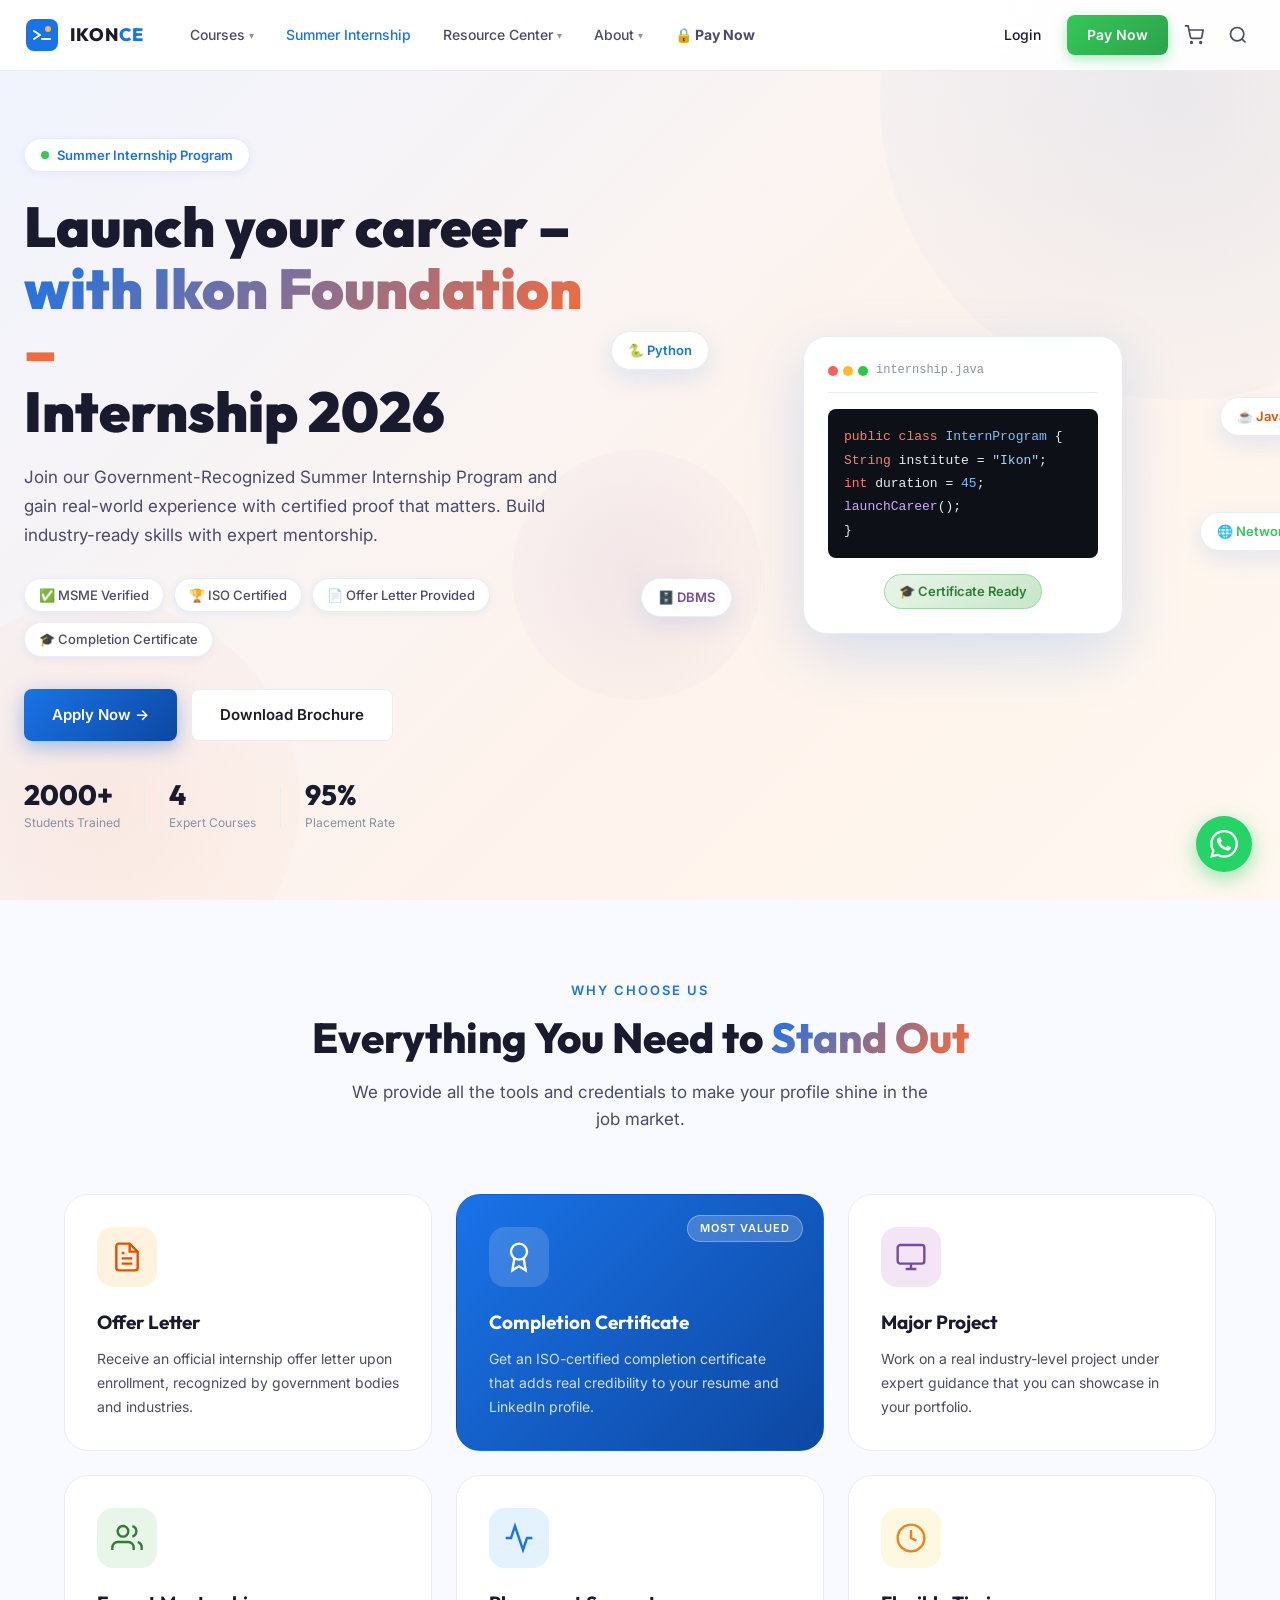
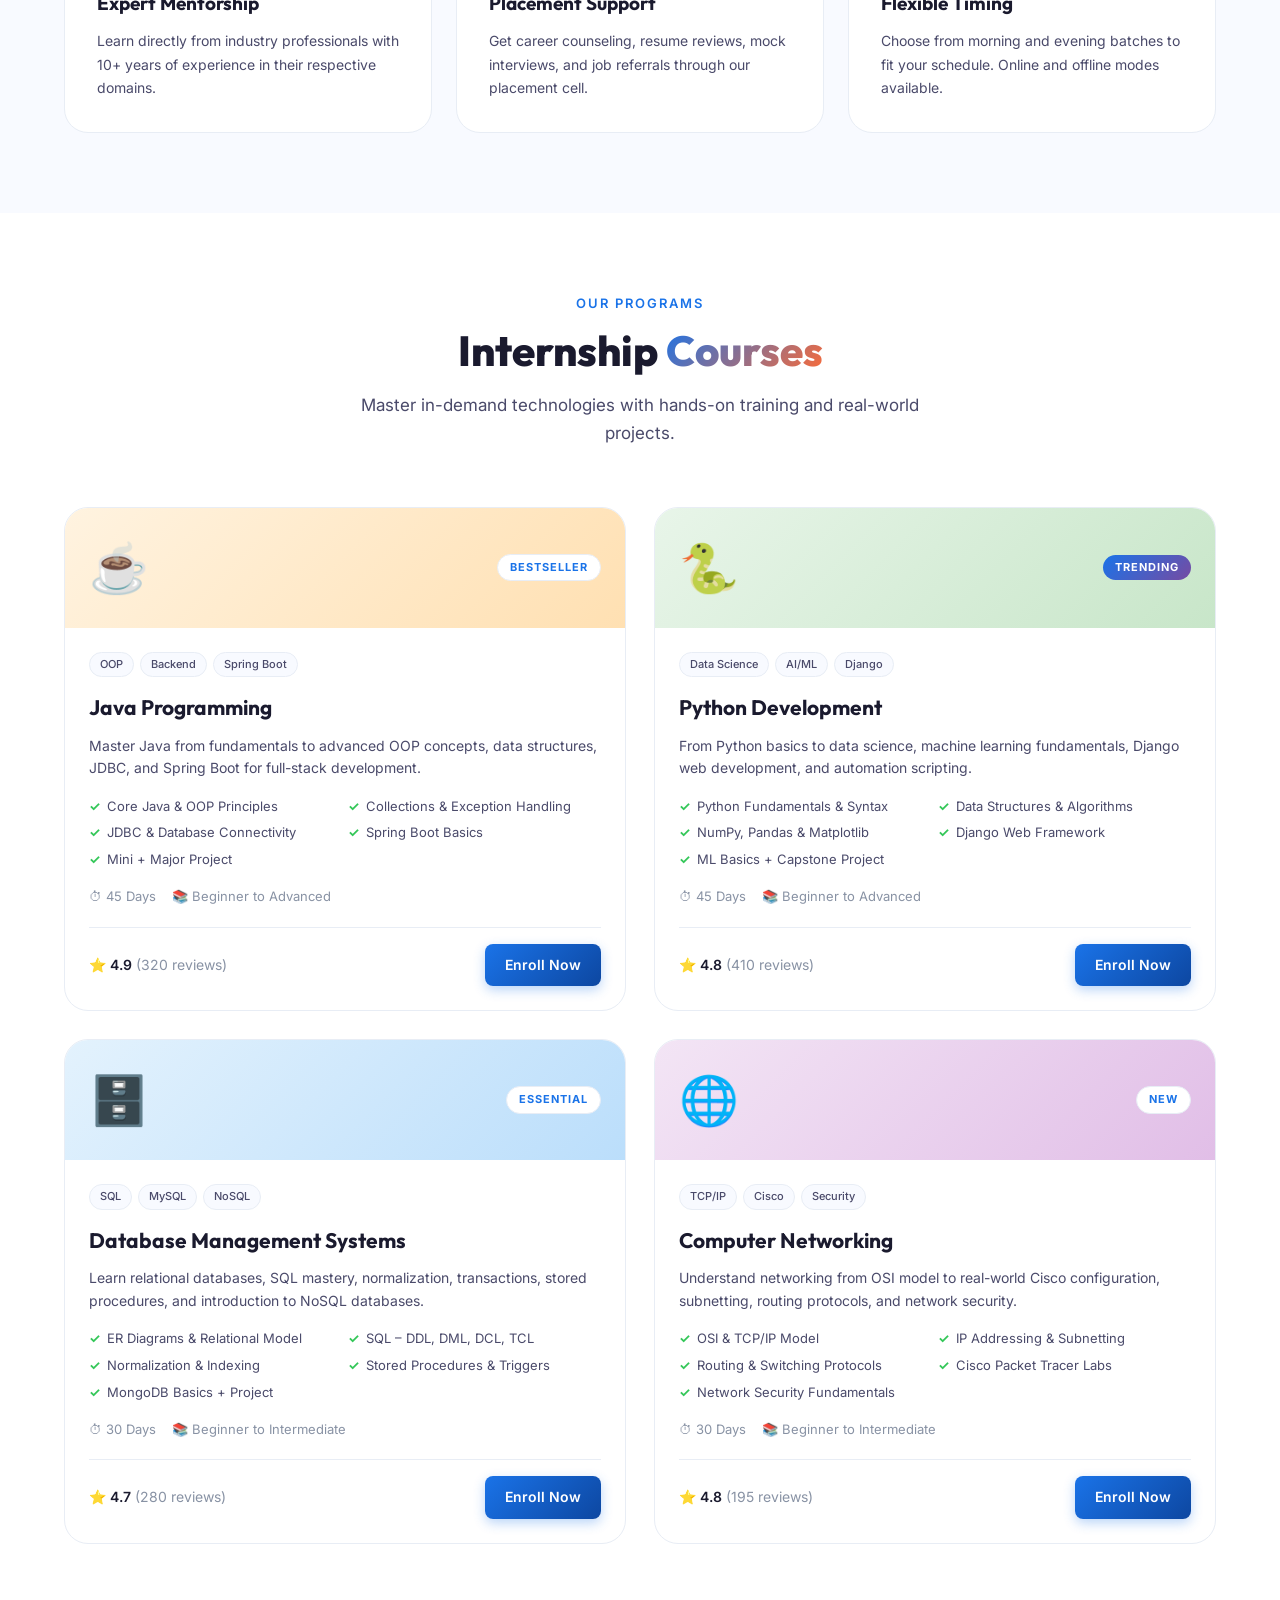
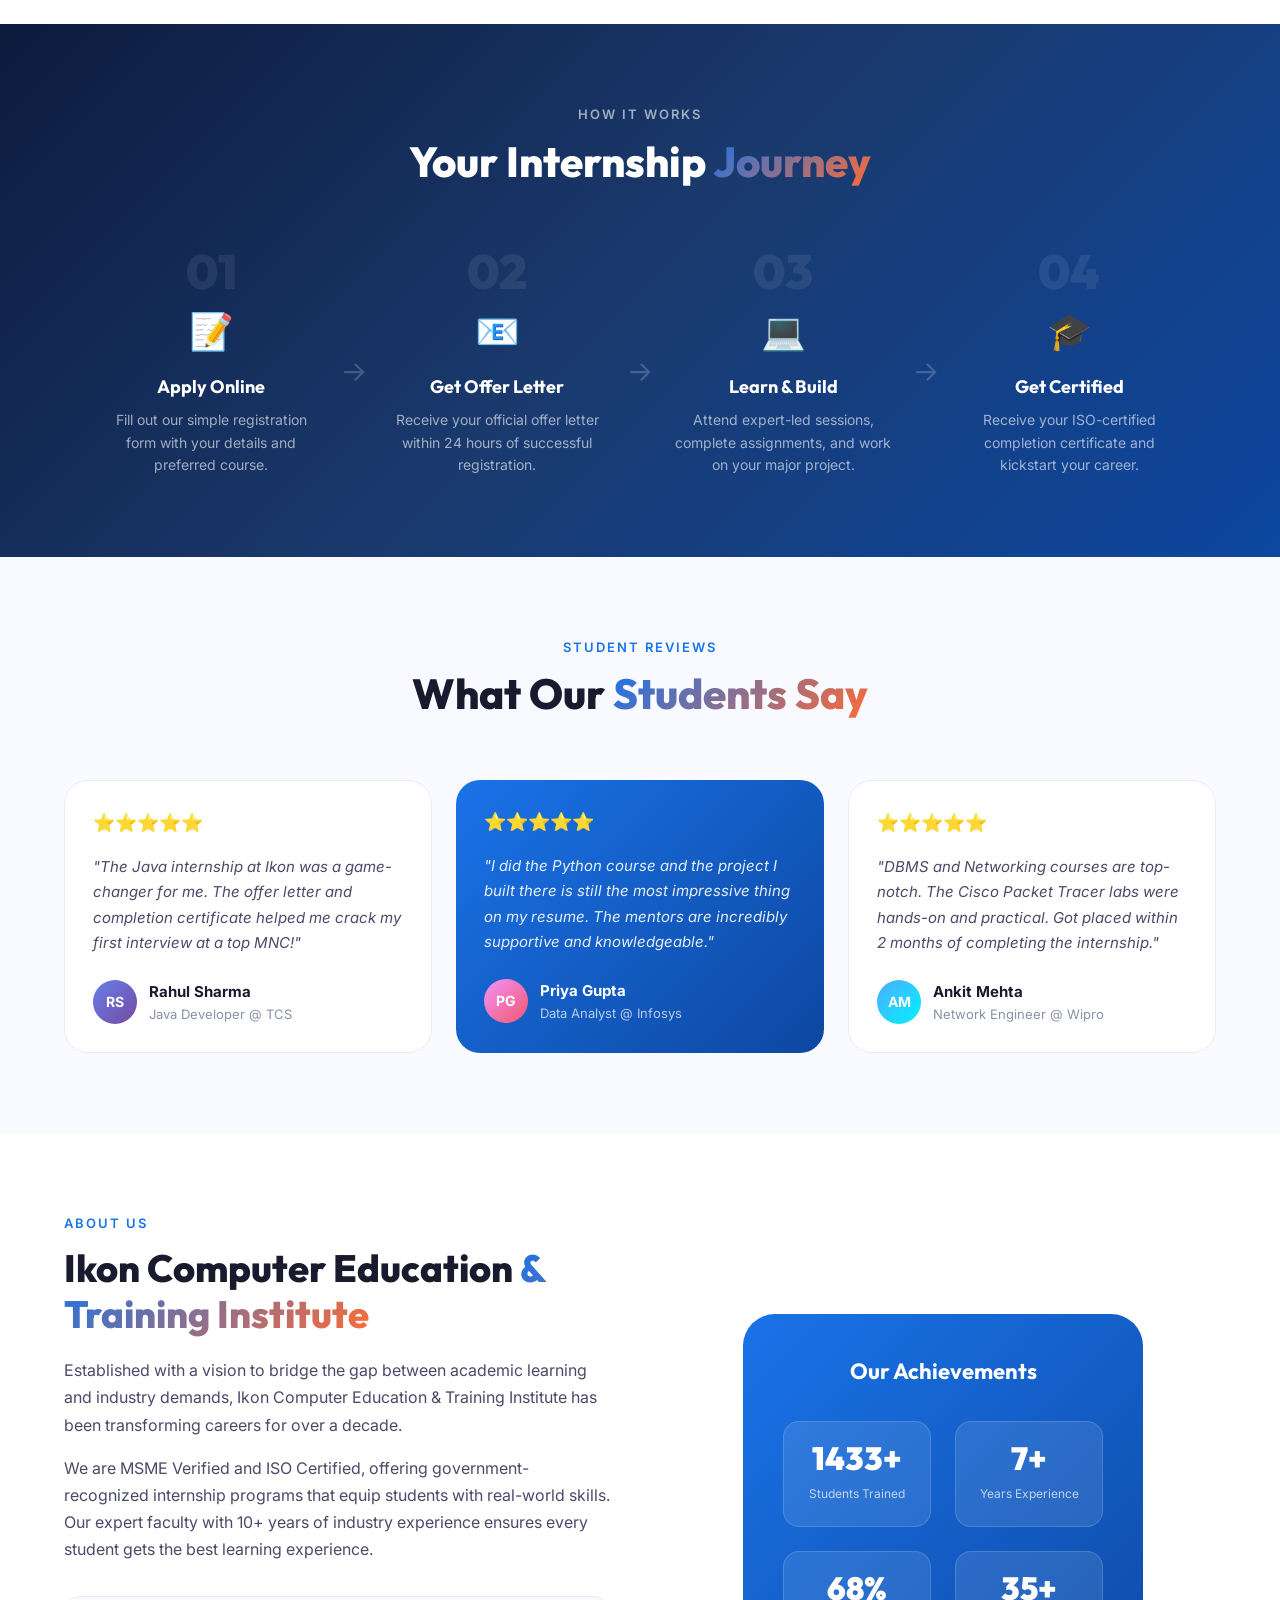
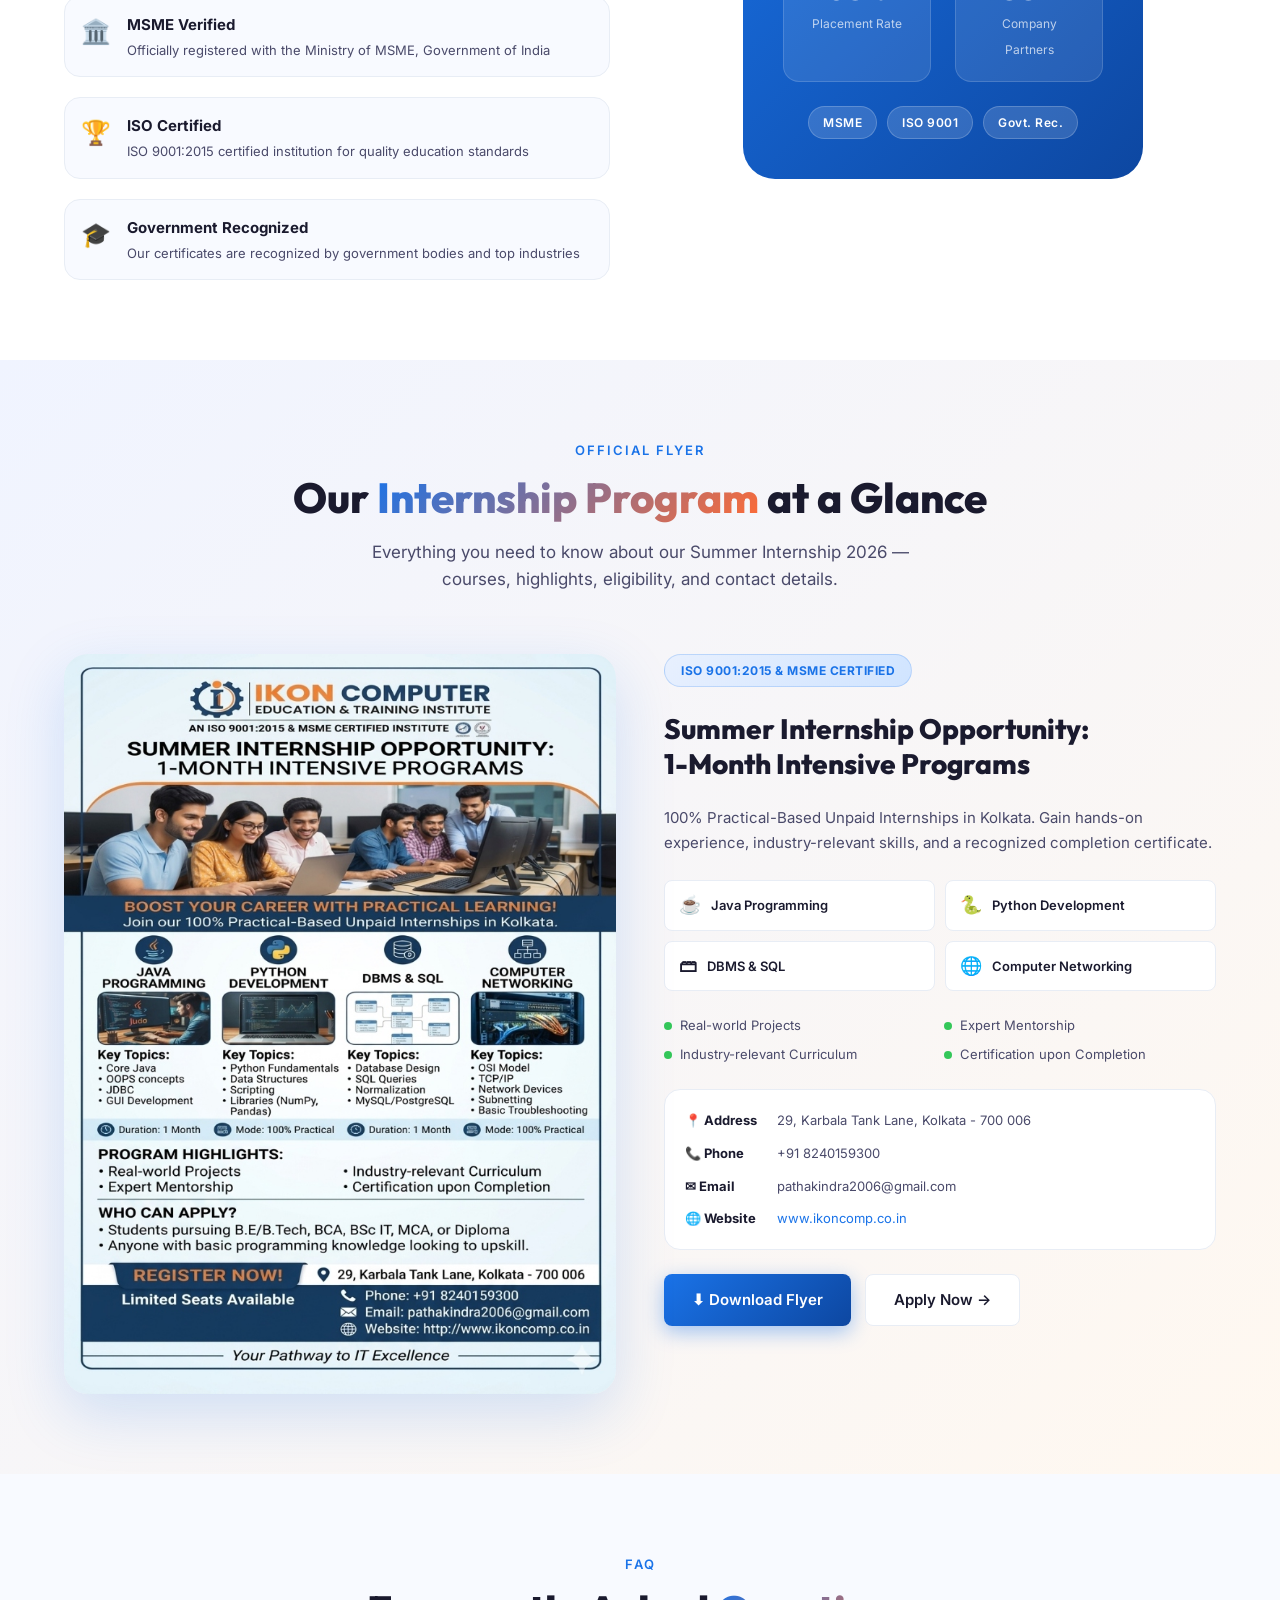
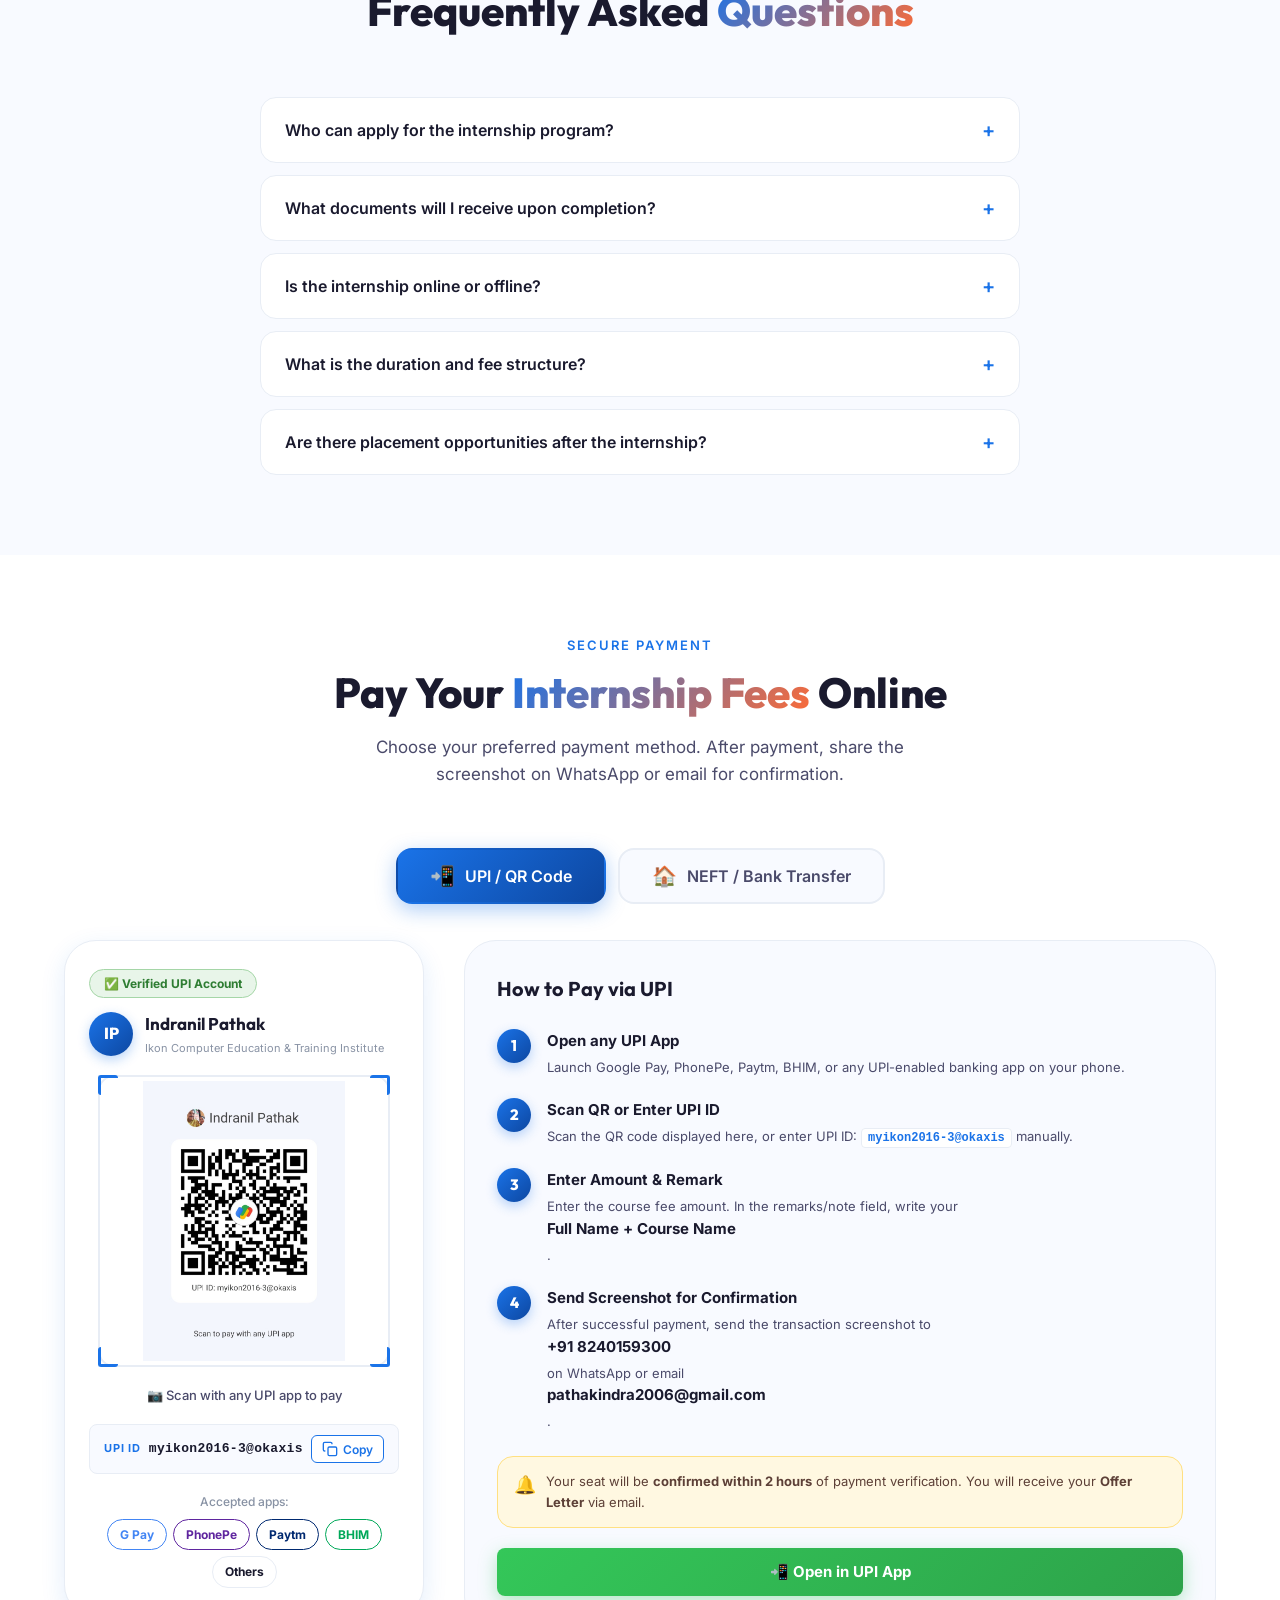
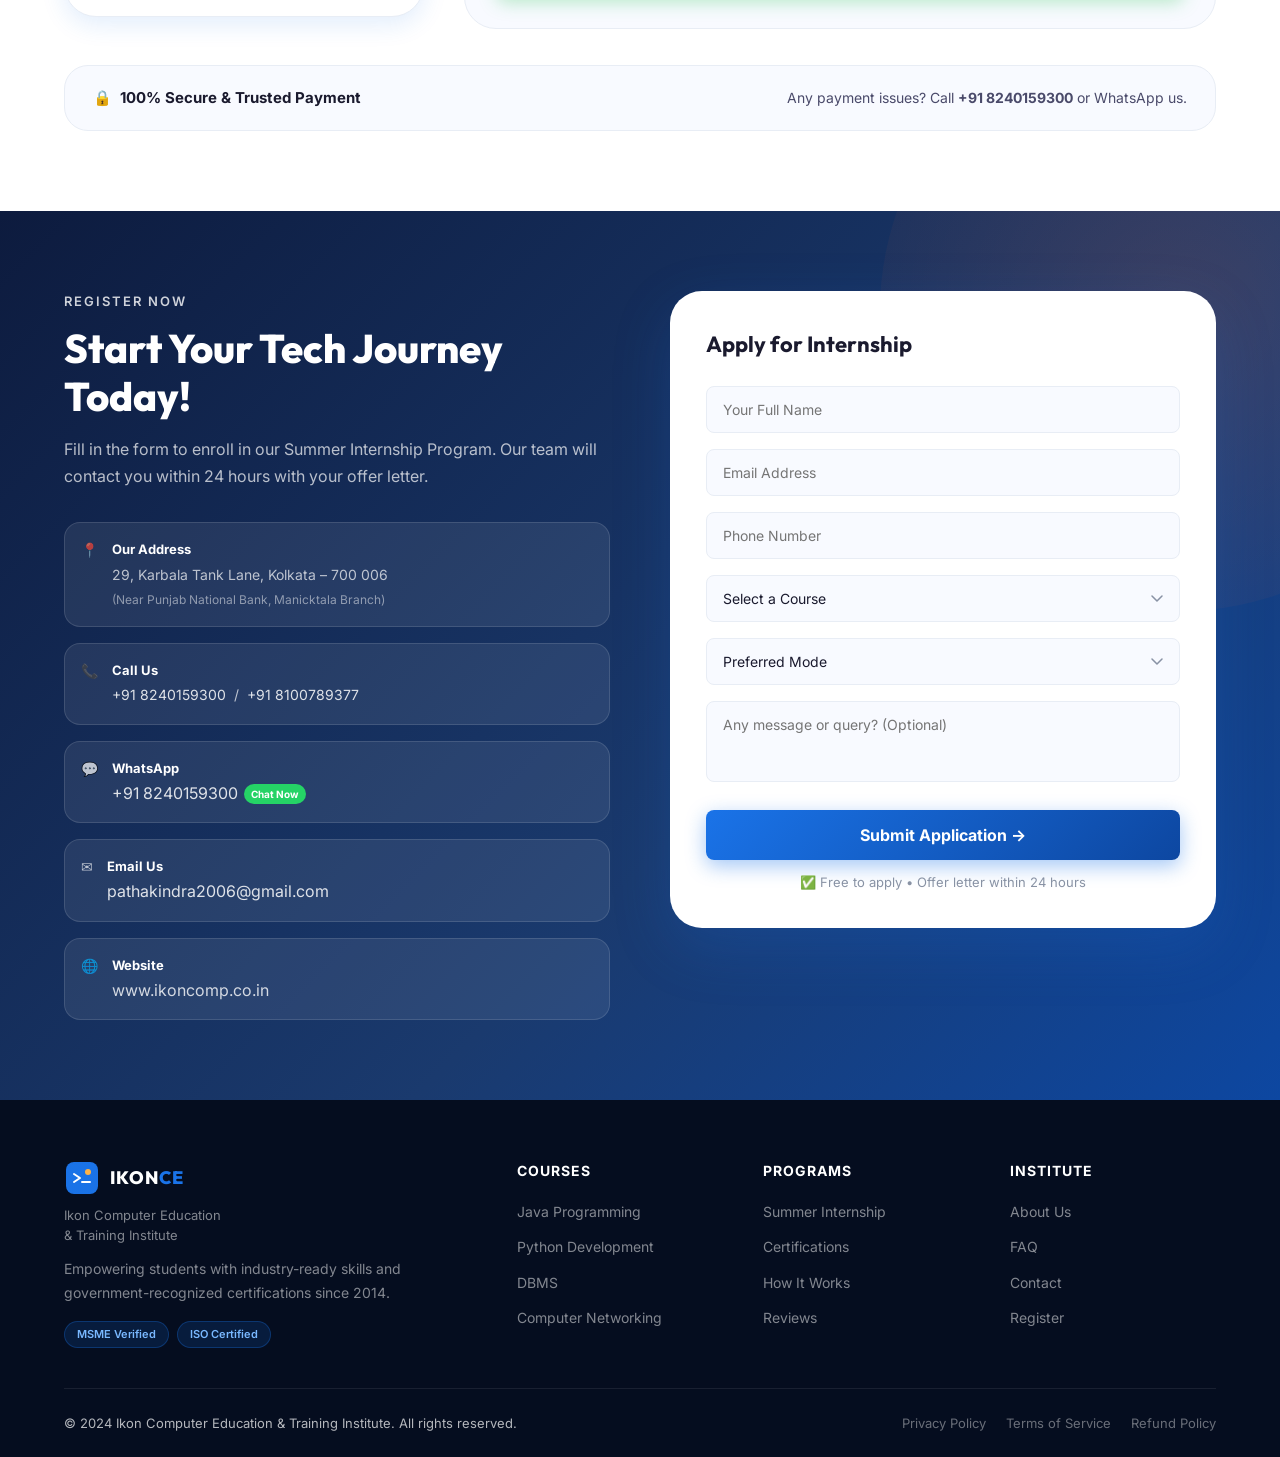
==== index.html @ e37f1f3d "Add files via upload" ====
<!DOCTYPE html>
<html lang="en">
<head>
  <meta charset="UTF-8" />
  <meta name="viewport" content="width=device-width, initial-scale=1.0" />
  <title>Ikon Computer Education & Training Institute – Summer Internship Program</title>
  <meta name="description" content="Join Ikon Computer Education & Training Institute's Government-Recognized Summer Internship Program. Courses in Java, Python, DBMS, and Computer Networking with certified proof that matters." />
  <link rel="preconnect" href="https://fonts.googleapis.com" />
  <link rel="preconnect" href="https://fonts.gstatic.com" crossorigin />
  <link href="https://fonts.googleapis.com/css2?family=Inter:wght@300;400;500;600;700;800;900&family=Outfit:wght@400;500;600;700;800&display=swap" rel="stylesheet" />
  <link rel="stylesheet" href="style.css" />
</head>
<body>

  <!-- ===== NAVBAR ===== -->
  <header class="navbar" id="navbar">
    <div class="nav-container">
      <a href="#" class="nav-logo" id="nav-logo-link">
        <div class="logo-icon">
          <svg width="32" height="32" viewBox="0 0 32 32" fill="none">
            <rect width="32" height="32" rx="8" fill="url(#logoGrad)"/>
            <path d="M8 12L14 16L8 20" stroke="white" stroke-width="2" stroke-linecap="round" stroke-linejoin="round"/>
            <path d="M16 20H24" stroke="white" stroke-width="2" stroke-linecap="round"/>
            <circle cx="22" cy="10" r="3" fill="#FFB347"/>
            <defs>
              <linearGradient id="logoGrad" x1="0" y1="0" x2="32" y2="32">
                <stop offset="0%" stop-color="#1a73e8"/>
                <stop offset="100%" stop-color="#0d47a1"/>
              </linearGradient>
            </defs>
          </svg>
        </div>
        <span class="logo-text">IKON<span class="logo-accent">CE</span></span>
      </a>

      <nav class="nav-links" id="nav-links">
        <div class="nav-item dropdown">
          <a href="#courses" class="nav-link" id="nav-courses">Courses <span class="chevron">▾</span></a>
          <div class="dropdown-menu">
            <a href="#java" class="dropdown-item">☕ Java Programming</a>
            <a href="#python" class="dropdown-item">🐍 Python Development</a>
            <a href="#dbms" class="dropdown-item">🗄️ DBMS</a>
            <a href="#networking" class="dropdown-item">🌐 Computer Networking</a>
          </div>
        </div>
        <a href="#internship" class="nav-link" id="nav-internship">Summer Internship</a>
        <div class="nav-item dropdown">
          <a href="#resources" class="nav-link" id="nav-resources">Resource Center <span class="chevron">▾</span></a>
          <div class="dropdown-menu">
            <a href="#" class="dropdown-item">📄 Study Materials</a>
            <a href="#" class="dropdown-item">🎥 Video Lectures</a>
            <a href="#" class="dropdown-item">📝 Practice Tests</a>
          </div>
        </div>
        <div class="nav-item dropdown">
          <a href="#about" class="nav-link" id="nav-about">About <span class="chevron">▾</span></a>
          <div class="dropdown-menu">
            <a href="#about" class="dropdown-item">🏫 About Us</a>
            <a href="#register" class="dropdown-item">📞 Contact</a>
            <a href="#faq" class="dropdown-item">❓ FAQ</a>
          </div>
        </div>
        <a href="#payment" class="nav-link" id="nav-payment" style="color:#34C759;font-weight:700">&#128274; Pay Now</a>
      </nav>

      <div class="nav-actions">
        <a href="/login.html" class="btn-login" id="btn-login">Login</a>
        <a href="#payment" class="btn-register" id="btn-register" style="background:linear-gradient(135deg,#34C759,#2da34a);box-shadow:0 4px 14px rgba(52,199,89,.4)">Pay Now</a>
        <button class="nav-cart" id="nav-cart" aria-label="Cart">
          <svg width="20" height="20" viewBox="0 0 24 24" fill="none" stroke="currentColor" stroke-width="2">
            <circle cx="9" cy="21" r="1"/><circle cx="20" cy="21" r="1"/>
            <path d="M1 1h4l2.68 13.39a2 2 0 0 0 2 1.61h9.72a2 2 0 0 0 2-1.61L23 6H6"/>
          </svg>
        </button>
        <button class="nav-search" id="nav-search" aria-label="Search">
          <svg width="20" height="20" viewBox="0 0 24 24" fill="none" stroke="currentColor" stroke-width="2">
            <circle cx="11" cy="11" r="8"/><path d="m21 21-4.35-4.35"/>
          </svg>
        </button>
        <button class="hamburger" id="hamburger" aria-label="Menu">
          <span></span><span></span><span></span>
        </button>
      </div>
    </div>
  </header>

  <!-- ===== HERO SECTION ===== -->
  <section class="hero" id="internship">
    <div class="hero-bg-shapes">
      <div class="shape shape-1"></div>
      <div class="shape shape-2"></div>
      <div class="shape shape-3"></div>
    </div>
    <div class="hero-container">
      <div class="hero-content">
        <div class="hero-badge" id="hero-badge">
          <span class="badge-dot"></span>
          Summer Internship Program
        </div>
        <h1 class="hero-title">
          Launch your career –<br/>
          <span class="hero-title-accent">with Ikon Foundation –</span><br/>
          Internship 2026
        </h1>
        <p class="hero-desc">
          Join our Government-Recognized Summer Internship Program and gain real-world experience with certified proof that matters. Build industry-ready skills with expert mentorship.
        </p>
        <div class="hero-tags">
          <span class="hero-tag" id="tag-msme">✅ MSME Verified</span>
          <span class="hero-tag" id="tag-iso">🏆 ISO Certified</span>
          <span class="hero-tag" id="tag-offer">📄 Offer Letter Provided</span>
          <span class="hero-tag" id="tag-cert">🎓 Completion Certificate</span>
        </div>
        <div class="hero-actions">
          <a href="#register" class="btn-primary" id="btn-apply">Apply Now →</a>
          <a href="/brochure.pdf" target="_blank" class="btn-outline" id="btn-brochure">Download Brochure</a>
        </div>
        <div class="hero-stats">
          <div class="stat">
            <span class="stat-num">2000+</span>
            <span class="stat-label">Students Trained</span>
          </div>
          <div class="stat-divider"></div>
          <div class="stat">
            <span class="stat-num">4</span>
            <span class="stat-label">Expert Courses</span>
          </div>
          <div class="stat-divider"></div>
          <div class="stat">
            <span class="stat-num">95%</span>
            <span class="stat-label">Placement Rate</span>
          </div>
        </div>
      </div>
      <div class="hero-visual">
        <div class="hero-card floating">
          <div class="card-header">
            <div class="card-dots">
              <span class="dot red"></span>
              <span class="dot yellow"></span>
              <span class="dot green"></span>
            </div>
            <span class="card-title-small">internship.java</span>
          </div>
          <div class="code-block">
            <div class="code-line"><span class="kw">public class</span> <span class="cls">InternProgram</span> {</div>
            <div class="code-line">  <span class="kw">String</span> institute = <span class="str">"Ikon"</span>;</div>
            <div class="code-line">  <span class="kw">int</span> duration = <span class="num">45</span>;</div>
            <div class="code-line">  <span class="fn">launchCareer</span>();</div>
            <div class="code-line">}</div>
          </div>
          <div class="card-footer">
            <span class="cert-badge">🎓 Certificate Ready</span>
          </div>
        </div>
        <div class="floating-pill pill-1">🐍 Python</div>
        <div class="floating-pill pill-2">☕ Java</div>
        <div class="floating-pill pill-3">🗄️ DBMS</div>
        <div class="floating-pill pill-4">🌐 Networking</div>
      </div>
    </div>
  </section>

  <!-- ===== STAND OUT SECTION ===== -->
  <section class="standout" id="features">
    <div class="section-container">
      <div class="section-header">
        <p class="section-eyebrow">Why Choose Us</p>
        <h2 class="section-title">Everything You Need to <span class="highlight">Stand Out</span></h2>
        <p class="section-sub">We provide all the tools and credentials to make your profile shine in the job market.</p>
      </div>
      <div class="features-grid">
        <div class="feature-card" id="feat-offer">
          <div class="feature-icon offer-icon">
            <svg width="32" height="32" viewBox="0 0 24 24" fill="none" stroke="currentColor" stroke-width="1.8">
              <path d="M14 2H6a2 2 0 0 0-2 2v16a2 2 0 0 0 2 2h12a2 2 0 0 0 2-2V8z"/>
              <polyline points="14 2 14 8 20 8"/>
              <line x1="16" y1="13" x2="8" y2="13"/>
              <line x1="16" y1="17" x2="8" y2="17"/>
              <polyline points="10 9 9 9 8 9"/>
            </svg>
          </div>
          <h3 class="feature-title">Offer Letter</h3>
          <p class="feature-desc">Receive an official internship offer letter upon enrollment, recognized by government bodies and industries.</p>
        </div>
        <div class="feature-card featured" id="feat-cert">
          <div class="feature-icon cert-icon">
            <svg width="32" height="32" viewBox="0 0 24 24" fill="none" stroke="currentColor" stroke-width="1.8">
              <circle cx="12" cy="8" r="6"/>
              <path d="M15.477 12.89 17 22l-5-3-5 3 1.523-9.11"/>
            </svg>
          </div>
          <h3 class="feature-title">Completion Certificate</h3>
          <p class="feature-desc">Get an ISO-certified completion certificate that adds real credibility to your resume and LinkedIn profile.</p>
          <div class="popular-badge">Most Valued</div>
        </div>
        <div class="feature-card" id="feat-project">
          <div class="feature-icon project-icon">
            <svg width="32" height="32" viewBox="0 0 24 24" fill="none" stroke="currentColor" stroke-width="1.8">
              <rect x="2" y="3" width="20" height="14" rx="2" ry="2"/>
              <line x1="8" y1="21" x2="16" y2="21"/>
              <line x1="12" y1="17" x2="12" y2="21"/>
            </svg>
          </div>
          <h3 class="feature-title">Major Project</h3>
          <p class="feature-desc">Work on a real industry-level project under expert guidance that you can showcase in your portfolio.</p>
        </div>
        <div class="feature-card" id="feat-mentorship">
          <div class="feature-icon mentor-icon">
            <svg width="32" height="32" viewBox="0 0 24 24" fill="none" stroke="currentColor" stroke-width="1.8">
              <path d="M17 21v-2a4 4 0 0 0-4-4H5a4 4 0 0 0-4 4v2"/>
              <circle cx="9" cy="7" r="4"/>
              <path d="M23 21v-2a4 4 0 0 0-3-3.87"/>
              <path d="M16 3.13a4 4 0 0 1 0 7.75"/>
            </svg>
          </div>
          <h3 class="feature-title">Expert Mentorship</h3>
          <p class="feature-desc">Learn directly from industry professionals with 10+ years of experience in their respective domains.</p>
        </div>
        <div class="feature-card" id="feat-placement">
          <div class="feature-icon placement-icon">
            <svg width="32" height="32" viewBox="0 0 24 24" fill="none" stroke="currentColor" stroke-width="1.8">
              <polyline points="22 12 18 12 15 21 9 3 6 12 2 12"/>
            </svg>
          </div>
          <h3 class="feature-title">Placement Support</h3>
          <p class="feature-desc">Get career counseling, resume reviews, mock interviews, and job referrals through our placement cell.</p>
        </div>
        <div class="feature-card" id="feat-flexible">
          <div class="feature-icon flex-icon">
            <svg width="32" height="32" viewBox="0 0 24 24" fill="none" stroke="currentColor" stroke-width="1.8">
              <circle cx="12" cy="12" r="10"/>
              <polyline points="12 6 12 12 16 14"/>
            </svg>
          </div>
          <h3 class="feature-title">Flexible Timing</h3>
          <p class="feature-desc">Choose from morning and evening batches to fit your schedule. Online and offline modes available.</p>
        </div>
      </div>
    </div>
  </section>

  <!-- ===== COURSES SECTION ===== -->
  <section class="courses" id="courses">
    <div class="section-container">
      <div class="section-header">
        <p class="section-eyebrow">Our Programs</p>
        <h2 class="section-title">Internship <span class="highlight">Courses</span></h2>
        <p class="section-sub">Master in-demand technologies with hands-on training and real-world projects.</p>
      </div>
      <div class="courses-grid">

        <!-- Java -->
        <div class="course-card" id="java">
          <div class="course-header java-header">
            <div class="course-icon">☕</div>
            <div class="course-badge">Bestseller</div>
          </div>
          <div class="course-body">
            <div class="course-tags">
              <span class="ctag">OOP</span><span class="ctag">Backend</span><span class="ctag">Spring Boot</span>
            </div>
            <h3 class="course-name">Java Programming</h3>
            <p class="course-desc">Master Java from fundamentals to advanced OOP concepts, data structures, JDBC, and Spring Boot for full-stack development.</p>
            <ul class="course-topics">
              <li>Core Java & OOP Principles</li>
              <li>Collections & Exception Handling</li>
              <li>JDBC & Database Connectivity</li>
              <li>Spring Boot Basics</li>
              <li>Mini + Major Project</li>
            </ul>
            <div class="course-meta">
              <span class="meta-item">⏱ 45 Days</span>
              <span class="meta-item">📚 Beginner to Advanced</span>
            </div>
            <div class="course-footer">
              <div class="course-rating">⭐ 4.9 <span class="rating-count">(320 reviews)</span></div>
              <a href="#register" class="course-btn" id="enroll-java">Enroll Now</a>
            </div>
          </div>
        </div>

        <!-- Python -->
        <div class="course-card" id="python">
          <div class="course-header python-header">
            <div class="course-icon">🐍</div>
            <div class="course-badge trending">Trending</div>
          </div>
          <div class="course-body">
            <div class="course-tags">
              <span class="ctag">Data Science</span><span class="ctag">AI/ML</span><span class="ctag">Django</span>
            </div>
            <h3 class="course-name">Python Development</h3>
            <p class="course-desc">From Python basics to data science, machine learning fundamentals, Django web development, and automation scripting.</p>
            <ul class="course-topics">
              <li>Python Fundamentals & Syntax</li>
              <li>Data Structures & Algorithms</li>
              <li>NumPy, Pandas & Matplotlib</li>
              <li>Django Web Framework</li>
              <li>ML Basics + Capstone Project</li>
            </ul>
            <div class="course-meta">
              <span class="meta-item">⏱ 45 Days</span>
              <span class="meta-item">📚 Beginner to Advanced</span>
            </div>
            <div class="course-footer">
              <div class="course-rating">⭐ 4.8 <span class="rating-count">(410 reviews)</span></div>
              <a href="#register" class="course-btn" id="enroll-python">Enroll Now</a>
            </div>
          </div>
        </div>

        <!-- DBMS -->
        <div class="course-card" id="dbms">
          <div class="course-header dbms-header">
            <div class="course-icon">🗄️</div>
            <div class="course-badge">Essential</div>
          </div>
          <div class="course-body">
            <div class="course-tags">
              <span class="ctag">SQL</span><span class="ctag">MySQL</span><span class="ctag">NoSQL</span>
            </div>
            <h3 class="course-name">Database Management Systems</h3>
            <p class="course-desc">Learn relational databases, SQL mastery, normalization, transactions, stored procedures, and introduction to NoSQL databases.</p>
            <ul class="course-topics">
              <li>ER Diagrams & Relational Model</li>
              <li>SQL – DDL, DML, DCL, TCL</li>
              <li>Normalization & Indexing</li>
              <li>Stored Procedures & Triggers</li>
              <li>MongoDB Basics + Project</li>
            </ul>
            <div class="course-meta">
              <span class="meta-item">⏱ 30 Days</span>
              <span class="meta-item">📚 Beginner to Intermediate</span>
            </div>
            <div class="course-footer">
              <div class="course-rating">⭐ 4.7 <span class="rating-count">(280 reviews)</span></div>
              <a href="#register" class="course-btn" id="enroll-dbms">Enroll Now</a>
            </div>
          </div>
        </div>

        <!-- Networking -->
        <div class="course-card" id="networking">
          <div class="course-header net-header">
            <div class="course-icon">🌐</div>
            <div class="course-badge">New</div>
          </div>
          <div class="course-body">
            <div class="course-tags">
              <span class="ctag">TCP/IP</span><span class="ctag">Cisco</span><span class="ctag">Security</span>
            </div>
            <h3 class="course-name">Computer Networking</h3>
            <p class="course-desc">Understand networking from OSI model to real-world Cisco configuration, subnetting, routing protocols, and network security.</p>
            <ul class="course-topics">
              <li>OSI & TCP/IP Model</li>
              <li>IP Addressing & Subnetting</li>
              <li>Routing & Switching Protocols</li>
              <li>Cisco Packet Tracer Labs</li>
              <li>Network Security Fundamentals</li>
            </ul>
            <div class="course-meta">
              <span class="meta-item">⏱ 30 Days</span>
              <span class="meta-item">📚 Beginner to Intermediate</span>
            </div>
            <div class="course-footer">
              <div class="course-rating">⭐ 4.8 <span class="rating-count">(195 reviews)</span></div>
              <a href="#register" class="course-btn" id="enroll-networking">Enroll Now</a>
            </div>
          </div>
        </div>

      </div>
    </div>
  </section>

  <!-- ===== PROCESS SECTION ===== -->
  <section class="process" id="process">
    <div class="section-container">
      <div class="section-header">
        <p class="section-eyebrow">How It Works</p>
        <h2 class="section-title">Your Internship <span class="highlight">Journey</span></h2>
      </div>
      <div class="process-steps">
        <div class="process-step" id="step-1">
          <div class="step-number">01</div>
          <div class="step-icon">📝</div>
          <h3 class="step-title">Apply Online</h3>
          <p class="step-desc">Fill out our simple registration form with your details and preferred course.</p>
        </div>
        <div class="process-arrow">→</div>
        <div class="process-step" id="step-2">
          <div class="step-number">02</div>
          <div class="step-icon">📧</div>
          <h3 class="step-title">Get Offer Letter</h3>
          <p class="step-desc">Receive your official offer letter within 24 hours of successful registration.</p>
        </div>
        <div class="process-arrow">→</div>
        <div class="process-step" id="step-3">
          <div class="step-number">03</div>
          <div class="step-icon">💻</div>
          <h3 class="step-title">Learn & Build</h3>
          <p class="step-desc">Attend expert-led sessions, complete assignments, and work on your major project.</p>
        </div>
        <div class="process-arrow">→</div>
        <div class="process-step" id="step-4">
          <div class="step-number">04</div>
          <div class="step-icon">🎓</div>
          <h3 class="step-title">Get Certified</h3>
          <p class="step-desc">Receive your ISO-certified completion certificate and kickstart your career.</p>
        </div>
      </div>
    </div>
  </section>

  <!-- ===== TESTIMONIALS ===== -->
  <section class="testimonials" id="testimonials">
    <div class="section-container">
      <div class="section-header">
        <p class="section-eyebrow">Student Reviews</p>
        <h2 class="section-title">What Our <span class="highlight">Students Say</span></h2>
      </div>
      <div class="testimonials-grid">
        <div class="testimonial-card" id="test-1">
          <div class="test-stars">⭐⭐⭐⭐⭐</div>
          <p class="test-text">"The Java internship at Ikon was a game-changer for me. The offer letter and completion certificate helped me crack my first interview at a top MNC!"</p>
          <div class="test-author">
            <div class="test-avatar" style="background: linear-gradient(135deg, #667eea, #764ba2)">RS</div>
            <div>
              <div class="test-name">Rahul Sharma</div>
              <div class="test-role">Java Developer @ TCS</div>
            </div>
          </div>
        </div>
        <div class="testimonial-card featured-test" id="test-2">
          <div class="test-stars">⭐⭐⭐⭐⭐</div>
          <p class="test-text">"I did the Python course and the project I built there is still the most impressive thing on my resume. The mentors are incredibly supportive and knowledgeable."</p>
          <div class="test-author">
            <div class="test-avatar" style="background: linear-gradient(135deg, #f093fb, #f5576c)">PG</div>
            <div>
              <div class="test-name">Priya Gupta</div>
              <div class="test-role">Data Analyst @ Infosys</div>
            </div>
          </div>
        </div>
        <div class="testimonial-card" id="test-3">
          <div class="test-stars">⭐⭐⭐⭐⭐</div>
          <p class="test-text">"DBMS and Networking courses are top-notch. The Cisco Packet Tracer labs were hands-on and practical. Got placed within 2 months of completing the internship."</p>
          <div class="test-author">
            <div class="test-avatar" style="background: linear-gradient(135deg, #4facfe, #00f2fe)">AM</div>
            <div>
              <div class="test-name">Ankit Mehta</div>
              <div class="test-role">Network Engineer @ Wipro</div>
            </div>
          </div>
        </div>
      </div>
    </div>
  </section>

  <!-- ===== ABOUT SECTION ===== -->
  <section class="about" id="about">
    <div class="section-container">
      <div class="about-grid">
        <div class="about-content">
          <p class="section-eyebrow">About Us</p>
          <h2 class="about-title">Ikon Computer Education <span class="highlight">& Training Institute</span></h2>
          <p class="about-desc">Established with a vision to bridge the gap between academic learning and industry demands, Ikon Computer Education & Training Institute has been transforming careers for over a decade.</p>
          <p class="about-desc">We are MSME Verified and ISO Certified, offering government-recognized internship programs that equip students with real-world skills. Our expert faculty with 10+ years of industry experience ensures every student gets the best learning experience.</p>
          <div class="about-highlights">
            <div class="highlight-item">
              <span class="highlight-icon">🏛️</span>
              <div>
                <strong>MSME Verified</strong>
                <p>Officially registered with the Ministry of MSME, Government of India</p>
              </div>
            </div>
            <div class="highlight-item">
              <span class="highlight-icon">🏆</span>
              <div>
                <strong>ISO Certified</strong>
                <p>ISO 9001:2015 certified institution for quality education standards</p>
              </div>
            </div>
            <div class="highlight-item">
              <span class="highlight-icon">🎓</span>
              <div>
                <strong>Government Recognized</strong>
                <p>Our certificates are recognized by government bodies and top industries</p>
              </div>
            </div>
          </div>
        </div>
        <div class="about-visual">
          <div class="about-stats-card">
            <h3>Our Achievements</h3>
            <div class="achievement-row">
              <div class="achievement">
                <span class="ach-num">2000+</span>
                <span class="ach-label">Students Trained</span>
              </div>
              <div class="achievement">
                <span class="ach-num">10+</span>
                <span class="ach-label">Years Experience</span>
              </div>
            </div>
            <div class="achievement-row">
              <div class="achievement">
                <span class="ach-num">95%</span>
                <span class="ach-label">Placement Rate</span>
              </div>
              <div class="achievement">
                <span class="ach-num">50+</span>
                <span class="ach-label">Company Partners</span>
              </div>
            </div>
            <div class="cert-logos">
              <span class="cert-logo">MSME</span>
              <span class="cert-logo">ISO 9001</span>
              <span class="cert-logo">Govt. Rec.</span>
            </div>
          </div>
        </div>
      </div>
    </div>
  </section>

  <!-- ===== BROCHURE / FLYER SECTION ===== -->
  <section class="brochure-section" id="brochure">
    <div class="section-container">
      <div class="section-header">
        <p class="section-eyebrow">Official Flyer</p>
        <h2 class="section-title">Our <span class="highlight">Internship Program</span> at a Glance</h2>
        <p class="section-sub">Everything you need to know about our Summer Internship 2026 — courses, highlights, eligibility, and contact details.</p>
      </div>
      <div class="brochure-layout">
        <!-- Image side -->
        <div class="brochure-img-wrap">
          <img
            src="/brochure.jpg"
            alt="Ikon Computer Education & Training Institute — Summer Internship Program Brochure"
            class="brochure-img"
            id="brochure-img"
            onclick="window.open('/brochure.pdf', '_blank')"
            loading="lazy"
          />
          <div class="brochure-overlay" onclick="window.open('/brochure.pdf', '_blank')">
            <span class="zoom-icon">&#128269; Click to view PDF</span>
          </div>
        </div>
        <!-- Info side -->
        <div class="brochure-info">
          <div class="binfo-badge">ISO 9001:2015 &amp; MSME Certified</div>
          <h3 class="binfo-title">Summer Internship Opportunity:<br/>1-Month Intensive Programs</h3>
          <p class="binfo-desc">100% Practical-Based Unpaid Internships in Kolkata. Gain hands-on experience, industry-relevant skills, and a recognized completion certificate.</p>

          <div class="binfo-courses">
            <div class="binfo-course"><span class="bc-icon">&#9749;</span><span>Java Programming</span></div>
            <div class="binfo-course"><span class="bc-icon">&#128013;</span><span>Python Development</span></div>
            <div class="binfo-course"><span class="bc-icon">&#128451;</span><span>DBMS &amp; SQL</span></div>
            <div class="binfo-course"><span class="bc-icon">&#127760;</span><span>Computer Networking</span></div>
          </div>

          <div class="binfo-highlights">
            <div class="bhl"><span class="bhl-dot"></span>Real-world Projects</div>
            <div class="bhl"><span class="bhl-dot"></span>Expert Mentorship</div>
            <div class="bhl"><span class="bhl-dot"></span>Industry-relevant Curriculum</div>
            <div class="bhl"><span class="bhl-dot"></span>Certification upon Completion</div>
          </div>

          <div class="binfo-contact">
            <div class="bc-row"><span class="bc-label">&#128205; Address</span><span>29, Karbala Tank Lane, Kolkata - 700 006</span></div>
            <div class="bc-row"><span class="bc-label">&#128222; Phone</span><span>+91 8240159300</span></div>
            <div class="bc-row"><span class="bc-label">&#9993; Email</span><span>pathakindra2006@gmail.com</span></div>
            <div class="bc-row"><span class="bc-label">&#127760; Website</span><a href="http://www.ikoncomp.co.in" target="_blank">www.ikoncomp.co.in</a></div>
          </div>

          <div class="binfo-actions">
            <a href="/brochure.pdf" target="_blank" class="btn-primary" id="dl-brochure-btn">&#11015; Download Flyer</a>
            <a href="#register" class="btn-outline">Apply Now &#8594;</a>
          </div>
        </div>
      </div>
    </div>
  </section>


  <!-- ===== FAQ SECTION ===== -->
  <section class="faq" id="faq">
    <div class="section-container">
      <div class="section-header">
        <p class="section-eyebrow">FAQ</p>
        <h2 class="section-title">Frequently Asked <span class="highlight">Questions</span></h2>
      </div>
      <div class="faq-list">
        <div class="faq-item" id="faq-1">
          <button class="faq-question" onclick="toggleFaq(this)">
            Who can apply for the internship program?
            <span class="faq-icon">+</span>
          </button>
          <div class="faq-answer">
            <p>Any student from Class 10 onwards, undergraduates (BCA, B.Tech, BSc CS), postgraduates, and even working professionals looking to upskill can apply for our internship programs.</p>
          </div>
        </div>
        <div class="faq-item" id="faq-2">
          <button class="faq-question" onclick="toggleFaq(this)">
            What documents will I receive upon completion?
            <span class="faq-icon">+</span>
          </button>
          <div class="faq-answer">
            <p>Upon successful completion, you will receive: (1) Official Internship Offer Letter, (2) ISO-Certified Completion Certificate, (3) Project Completion Report, and (4) Letter of Recommendation (upon request).</p>
          </div>
        </div>
        <div class="faq-item" id="faq-3">
          <button class="faq-question" onclick="toggleFaq(this)">
            Is the internship online or offline?
            <span class="faq-icon">+</span>
          </button>
          <div class="faq-answer">
            <p>We offer both online and offline modes. Offline classes are conducted at our institute with fully equipped computer labs. Online classes are conducted via live interactive sessions on Zoom/Google Meet.</p>
          </div>
        </div>
        <div class="faq-item" id="faq-4">
          <button class="faq-question" onclick="toggleFaq(this)">
            What is the duration and fee structure?
            <span class="faq-icon">+</span>
          </button>
          <div class="faq-answer">
            <p>Java and Python courses run for 45 days, while DBMS and Networking are 30-day programs. Fee structures are very affordable and there are combo discounts available. Contact us at the number below for exact pricing.</p>
          </div>
        </div>
        <div class="faq-item" id="faq-5">
          <button class="faq-question" onclick="toggleFaq(this)">
            Are there placement opportunities after the internship?
            <span class="faq-icon">+</span>
          </button>
          <div class="faq-answer">
            <p>Yes! We have a dedicated placement cell that helps students with resume building, interview preparation, and job referrals. We have partnerships with 50+ companies and maintain a 95% placement success rate.</p>
          </div>
        </div>
      </div>
    </div>
  </section>

  <!-- ===== ONLINE PAYMENT SECTION ===== -->
  <section class="payment-section" id="payment">
    <div class="section-container">
      <div class="section-header">
        <p class="section-eyebrow">Secure Payment</p>
        <h2 class="section-title">Pay Your <span class="highlight">Internship Fees</span> Online</h2>
        <p class="section-sub">Choose your preferred payment method. After payment, share the screenshot on WhatsApp or email for confirmation.</p>
      </div>

      <!-- Payment tabs -->
      <div class="pay-tabs" role="tablist">
        <button class="pay-tab active" id="ptab-upi" onclick="switchPayTab('upi')" role="tab">
          <span class="ptab-icon">&#128242;</span> UPI / QR Code
        </button>
        <button class="pay-tab" id="ptab-neft" onclick="switchPayTab('neft')" role="tab">
          <span class="ptab-icon">&#127968;</span> NEFT / Bank Transfer
        </button>
      </div>

      <!-- ── UPI Panel ── -->
      <div class="pay-panel active" id="ppanel-upi">
        <div class="pay-grid">

          <!-- QR Card -->
          <div class="qr-card">
            <div class="qr-card-top">
              <div class="qr-verified-badge">&#9989; Verified UPI Account</div>
              <div class="qr-name-row">
                <div class="qr-avatar">IP</div>
                <div>
                  <div class="qr-person">Indranil Pathak</div>
                  <div class="qr-inst">Ikon Computer Education &amp; Training Institute</div>
                </div>
              </div>
            </div>

            <div class="qr-img-wrap">
              <img
                src="/upi-qr.jpg"
                alt="UPI QR Code - Scan to pay Indranil Pathak - myikon2016-3@okaxis"
                class="qr-img"
                id="qr-img"
              />
              <div class="qr-corner qr-tl"></div>
              <div class="qr-corner qr-tr"></div>
              <div class="qr-corner qr-bl"></div>
              <div class="qr-corner qr-br"></div>
            </div>

            <div class="qr-scan-hint">&#128247; Scan with any UPI app to pay</div>

            <!-- UPI ID copy row -->
            <div class="upi-id-row">
              <div class="upi-id-label">UPI ID</div>
              <div class="upi-id-val" id="upi-id-text">myikon2016-3@okaxis</div>
              <button class="copy-btn" id="copy-upi-btn" onclick="copyUPI()" title="Copy UPI ID">
                <svg width="16" height="16" viewBox="0 0 24 24" fill="none" stroke="currentColor" stroke-width="2">
                  <rect x="9" y="9" width="13" height="13" rx="2" ry="2"/>
                  <path d="M5 15H4a2 2 0 0 1-2-2V4a2 2 0 0 1 2-2h9a2 2 0 0 1 2 2v1"/>
                </svg>
                <span id="copy-label">Copy</span>
              </button>
            </div>

            <!-- Accepted apps -->
            <div class="upi-apps">
              <span class="upi-app-label">Accepted apps:</span>
              <div class="upi-app-logos">
                <span class="app-pill gpay">G Pay</span>
                <span class="app-pill phonepe">PhonePe</span>
                <span class="app-pill paytm">Paytm</span>
                <span class="app-pill bhim">BHIM</span>
                <span class="app-pill">Others</span>
              </div>
            </div>
          </div>

          <!-- Steps card -->
          <div class="pay-steps-card">
            <h3 class="psteps-title">How to Pay via UPI</h3>
            <div class="psteps">
              <div class="pstep">
                <div class="pstep-num">1</div>
                <div class="pstep-body">
                  <strong>Open any UPI App</strong>
                  <p>Launch Google Pay, PhonePe, Paytm, BHIM, or any UPI-enabled banking app on your phone.</p>
                </div>
              </div>
              <div class="pstep">
                <div class="pstep-num">2</div>
                <div class="pstep-body">
                  <strong>Scan QR or Enter UPI ID</strong>
                  <p>Scan the QR code displayed here, or enter UPI ID: <code>myikon2016-3@okaxis</code> manually.</p>
                </div>
              </div>
              <div class="pstep">
                <div class="pstep-num">3</div>
                <div class="pstep-body">
                  <strong>Enter Amount &amp; Remark</strong>
                  <p>Enter the course fee amount. In the remarks/note field, write your <strong>Full Name + Course Name</strong>.</p>
                </div>
              </div>
              <div class="pstep">
                <div class="pstep-num">4</div>
                <div class="pstep-body">
                  <strong>Send Screenshot for Confirmation</strong>
                  <p>After successful payment, send the transaction screenshot to <strong>+91 8240159300</strong> on WhatsApp or email <strong>pathakindra2006@gmail.com</strong>.</p>
                </div>
              </div>
            </div>

            <div class="pay-note">
              <span class="pay-note-icon">&#128276;</span>
              <span>Your seat will be <strong>confirmed within 2 hours</strong> of payment verification. You will receive your <strong>Offer Letter</strong> via email.</span>
            </div>

            <a href="upi://pay?pa=myikon2016-3@okaxis&pn=Indranil%20Pathak&cu=INR" class="pay-deep-link" id="pay-deep-link">
              &#128242; Open in UPI App
            </a>
          </div>

        </div><!-- /.pay-grid -->
      </div><!-- /#ppanel-upi -->

      <!-- ── NEFT Panel ── -->
      <div class="pay-panel" id="ppanel-neft">
        <div class="pay-grid">

          <!-- Bank details card -->
          <div class="bank-card">
            <div class="bank-card-header">
              <div class="bank-logo-wrap">
                <div class="bank-logo">&#127968;</div>
              </div>
              <div>
                <div class="bank-card-title">Bank Account Details</div>
                <div class="bank-card-sub">For NEFT / IMPS / RTGS Transfer</div>
              </div>
            </div>

            <div class="bank-details">
              <div class="bd-row">
                <span class="bd-label">Account Holder</span>
                <span class="bd-val copyable" onclick="copyText('Indranil Pathak', this)">Indranil Pathak <span class="copy-hint">&#128203;</span></span>
              </div>
              <div class="bd-row">
                <span class="bd-label">Bank Name</span>
                <span class="bd-val">Axis Bank</span>
              </div>
              <div class="bd-row">
                <span class="bd-label">Account Number</span>
                <span class="bd-val copyable" onclick="copyText('917020059660338', this)">917020059660338 <span class="copy-hint">&#128203;</span></span>
              </div>
              <div class="bd-row">
                <span class="bd-label">IFSC Code</span>
                <span class="bd-val copyable" onclick="copyText('UTIB0000031', this)">UTIB0000031 <span class="copy-hint">&#128203;</span></span>
              </div>
              <div class="bd-row">
                <span class="bd-label">Account Type</span>
                <span class="bd-val">Savings Account</span>
              </div>
              <div class="bd-row">
                <span class="bd-label">Branch</span>
                <span class="bd-val">Kolkata</span>
              </div>
            </div>

            <div class="neft-note">
              &#128276; Transfers via NEFT/IMPS reflect within 30 minutes. After transfer, please share UTR number &amp; screenshot on WhatsApp: <strong>+91 8240159300</strong>
            </div>
          </div>

          <!-- NEFT Steps -->
          <div class="pay-steps-card">
            <h3 class="psteps-title">How to Pay via NEFT / IMPS</h3>
            <div class="psteps">
              <div class="pstep">
                <div class="pstep-num">1</div>
                <div class="pstep-body">
                  <strong>Login to Net Banking / Mobile Banking</strong>
                  <p>Open your bank's app or website and go to the Fund Transfer / NEFT / IMPS section.</p>
                </div>
              </div>
              <div class="pstep">
                <div class="pstep-num">2</div>
                <div class="pstep-body">
                  <strong>Add Beneficiary</strong>
                  <p>Add <strong>Indranil Pathak</strong> using Account No. <code>917020059660338</code> and IFSC <code>UTIB0000031</code> (Axis Bank).</p>
                </div>
              </div>
              <div class="pstep">
                <div class="pstep-num">3</div>
                <div class="pstep-body">
                  <strong>Enter Amount &amp; Remarks</strong>
                  <p>Enter the course fee. In remarks, write your <strong>Full Name + Course Name</strong> for easy identification.</p>
                </div>
              </div>
              <div class="pstep">
                <div class="pstep-num">4</div>
                <div class="pstep-body">
                  <strong>Share UTR &amp; Screenshot</strong>
                  <p>After transfer, note the UTR/Reference number and send it with a screenshot to <strong>+91 8240159300</strong> on WhatsApp.</p>
                </div>
              </div>
            </div>

            <div class="pay-note">
              <span class="pay-note-icon">&#9201;</span>
              <span>NEFT transfers may take up to <strong>30 minutes</strong> to reflect. IMPS is <strong>instant</strong>. Seat confirmation sent within 2 hours of verification.</span>
            </div>
          </div>

        </div>
      </div><!-- /#ppanel-neft -->

      <!-- Common footer row -->
      <div class="pay-footer-row">
        <div class="pay-secure-badge">
          <span>&#128274;</span> 100% Secure &amp; Trusted Payment
        </div>
        <div class="pay-footer-contact">
          Any payment issues? Call <strong>+91 8240159300</strong> or WhatsApp us.
        </div>
      </div>

    </div>
  </section>

  <!-- ===== CONTACT / REGISTER ===== -->
  <section class="register" id="register">

    <div class="section-container">
      <div class="register-grid">
        <div class="register-content">
          <p class="section-eyebrow light">Register Now</p>
          <h2 class="register-title">Start Your Tech Journey Today!</h2>
          <p class="register-desc">Fill in the form to enroll in our Summer Internship Program. Our team will contact you within 24 hours with your offer letter.</p>
          <div class="contact-info">

            <!-- Address -->
            <div class="contact-item" id="contact-address">
              <span class="contact-icon">&#128205;</span>
              <div>
                <strong>Our Address</strong>
                <span>29, Karbala Tank Lane, Kolkata &ndash; 700 006</span>
                <span style="font-size:12px;opacity:.7;margin-top:3px;display:block">(Near Punjab National Bank, Manicktala Branch)</span>
              </div>
            </div>

            <div class="contact-item" id="contact-phone">
              <span class="contact-icon">&#128222;</span>
              <div>
                <strong>Call Us</strong>
                <span>
                  <a href="tel:+918240159300" style="color:rgba(255,255,255,.85);text-decoration:none">+91 8240159300</a>
                  &nbsp;/&nbsp;
                  <a href="tel:+918100789377" style="color:rgba(255,255,255,.85);text-decoration:none">+91 8100789377</a>
                </span>
              </div>
            </div>

            <!-- WhatsApp -->
            <div class="contact-item" id="contact-whatsapp">
              <span class="contact-icon">&#128172;</span>
              <div>
                <strong>WhatsApp</strong>
                <a href="https://wa.me/918240159300" target="_blank"
                   style="color:rgba(255,255,255,.85);text-decoration:none;display:flex;align-items:center;gap:6px;margin-top:2px">
                  +91 8240159300
                  <span style="background:#25D366;color:white;font-size:10px;font-weight:700;padding:2px 7px;border-radius:100px">Chat Now</span>
                </a>
              </div>
            </div>

            <!-- Email -->
            <div class="contact-item" id="contact-email">
              <span class="contact-icon">&#9993;</span>
              <div>
                <strong>Email Us</strong>
                <a href="mailto:pathakindra2006@gmail.com"
                   style="color:rgba(255,255,255,.85);text-decoration:none">pathakindra2006@gmail.com</a>
              </div>
            </div>

            <!-- Website -->
            <div class="contact-item" id="contact-web">
              <span class="contact-icon">&#127760;</span>
              <div>
                <strong>Website</strong>
                <a href="http://www.ikoncomp.co.in" target="_blank"
                   style="color:rgba(255,255,255,.8);text-decoration:none">www.ikoncomp.co.in</a>
              </div>
            </div>

          </div>
        </div>
        <div class="register-form-wrap">
          <form class="register-form" id="register-form" onsubmit="handleSubmit(event)">
            <h3>Apply for Internship</h3>
            <div class="form-group">
              <input type="text" id="input-name" placeholder="Your Full Name" required />
            </div>
            <div class="form-group">
              <input type="email" id="input-email" placeholder="Email Address" required />
            </div>
            <div class="form-group">
              <input type="tel" id="input-phone" placeholder="Phone Number" required />
            </div>
            <div class="form-group">
              <select id="input-course" required>
                <option value="">Select a Course</option>
                <option value="java">☕ Java Programming</option>
                <option value="python">🐍 Python Development</option>
                <option value="dbms">🗄️ DBMS</option>
                <option value="networking">🌐 Computer Networking</option>
                <option value="combo">📦 Combo (Multiple Courses)</option>
              </select>
            </div>
            <div class="form-group">
              <select id="input-mode" required>
                <option value="">Preferred Mode</option>
                <option value="online">💻 Online</option>
                <option value="offline">🏫 Offline</option>
              </select>
            </div>
            <div class="form-group">
              <textarea id="input-message" placeholder="Any message or query? (Optional)" rows="3"></textarea>
            </div>
            <button type="submit" class="form-submit" id="form-submit">Submit Application →</button>
            <p class="form-note">✅ Free to apply • Offer letter within 24 hours</p>
          </form>
        </div>
      </div>
    </div>
  </section>

  <!-- ===== FOOTER ===== -->
  <footer class="footer" id="footer">
    <div class="footer-container">
      <div class="footer-top">
        <div class="footer-brand">
          <a href="#" class="nav-logo footer-logo">
            <div class="logo-icon">
              <svg width="32" height="32" viewBox="0 0 32 32" fill="none">
                <rect width="32" height="32" rx="8" fill="url(#logoGrad2)"/>
                <path d="M8 12L14 16L8 20" stroke="white" stroke-width="2" stroke-linecap="round" stroke-linejoin="round"/>
                <path d="M16 20H24" stroke="white" stroke-width="2" stroke-linecap="round"/>
                <circle cx="22" cy="10" r="3" fill="#FFB347"/>
                <defs>
                  <linearGradient id="logoGrad2" x1="0" y1="0" x2="32" y2="32">
                    <stop offset="0%" stop-color="#1a73e8"/>
                    <stop offset="100%" stop-color="#0d47a1"/>
                  </linearGradient>
                </defs>
              </svg>
            </div>
            <span class="logo-text">IKON<span class="logo-accent">CE</span></span>
          </a>
          <p class="footer-tagline">Ikon Computer Education<br/>& Training Institute</p>
          <p class="footer-desc">Empowering students with industry-ready skills and government-recognized certifications since 2014.</p>
          <div class="footer-badges">
            <span class="fbadge">MSME Verified</span>
            <span class="fbadge">ISO Certified</span>
          </div>
        </div>
        <div class="footer-links">
          <h4>Courses</h4>
          <ul>
            <li><a href="#java">Java Programming</a></li>
            <li><a href="#python">Python Development</a></li>
            <li><a href="#dbms">DBMS</a></li>
            <li><a href="#networking">Computer Networking</a></li>
          </ul>
        </div>
        <div class="footer-links">
          <h4>Programs</h4>
          <ul>
            <li><a href="#internship">Summer Internship</a></li>
            <li><a href="#features">Certifications</a></li>
            <li><a href="#process">How It Works</a></li>
            <li><a href="#testimonials">Reviews</a></li>
          </ul>
        </div>
        <div class="footer-links">
          <h4>Institute</h4>
          <ul>
            <li><a href="#about">About Us</a></li>
            <li><a href="#faq">FAQ</a></li>
            <li><a href="#register">Contact</a></li>
            <li><a href="#register">Register</a></li>
          </ul>
        </div>
      </div>
      <div class="footer-bottom">
        <p>© 2024 Ikon Computer Education & Training Institute. All rights reserved.</p>
        <div class="footer-legal">
          <a href="#">Privacy Policy</a>
          <a href="#">Terms of Service</a>
          <a href="#">Refund Policy</a>
        </div>
      </div>
    </div>
  </footer>

  <!-- ===== SUCCESS MODAL ===== -->
  <div class="modal-overlay" id="success-modal">
    <div class="modal">
      <div class="modal-icon">🎉</div>
      <h3>Application Submitted!</h3>
      <p>Thank you! Your application has been received. Our team will send you the official offer letter within 24 hours.</p>
      <button onclick="closeModal()" class="modal-btn">Great, Thanks!</button>
    </div>
  </div>

  <!-- ===== FLOATING WHATSAPP ===== -->
  <a href="https://wa.me/919876543210" class="whatsapp-float" id="whatsapp-btn" target="_blank" aria-label="Chat on WhatsApp">
    <svg width="28" height="28" viewBox="0 0 24 24" fill="white">
      <path d="M17.472 14.382c-.297-.149-1.758-.867-2.03-.967-.273-.099-.471-.148-.67.15-.197.297-.767.966-.94 1.164-.173.199-.347.223-.644.075-.297-.15-1.255-.463-2.39-1.475-.883-.788-1.48-1.761-1.653-2.059-.173-.297-.018-.458.13-.606.134-.133.298-.347.446-.52.149-.174.198-.298.298-.497.099-.198.05-.371-.025-.52-.075-.149-.669-1.612-.916-2.207-.242-.579-.487-.5-.669-.51-.173-.008-.371-.01-.57-.01-.198 0-.52.074-.792.372-.272.297-1.04 1.016-1.04 2.479 0 1.462 1.065 2.875 1.213 3.074.149.198 2.096 3.2 5.077 4.487.709.306 1.262.489 1.694.625.712.227 1.36.195 1.871.118.571-.085 1.758-.719 2.006-1.413.248-.694.248-1.289.173-1.413-.074-.124-.272-.198-.57-.347m-5.421 7.403h-.004a9.87 9.87 0 01-5.031-1.378l-.361-.214-3.741.982.998-3.648-.235-.374a9.86 9.86 0 01-1.51-5.26c.001-5.45 4.436-9.884 9.888-9.884 2.64 0 5.122 1.03 6.988 2.898a9.825 9.825 0 012.893 6.994c-.003 5.45-4.437 9.884-9.885 9.884m8.413-18.297A11.815 11.815 0 0012.05 0C5.495 0 .16 5.335.157 11.892c0 2.096.547 4.142 1.588 5.945L.057 24l6.305-1.654a11.882 11.882 0 005.683 1.448h.005c6.554 0 11.89-5.335 11.893-11.893a11.821 11.821 0 00-3.48-8.413z"/>
    </svg>
  </a>

  <script src="script.js"></script>
</body>
</html>
---- style.css ----
/* ========================================
   IKON COMPUTER EDUCATION & TRAINING INSTITUTE
   Main Stylesheet
   ======================================== */

/* ===== RESET & ROOT ===== */
*, *::before, *::after {
  box-sizing: border-box;
  margin: 0;
  padding: 0;
}

:root {
  --blue-primary: #1a73e8;
  --blue-dark: #0d47a1;
  --blue-light: #e8f0fe;
  --blue-mid: #4285f4;
  --accent-orange: #FF6B35;
  --accent-gold: #FFB347;
  --accent-green: #34C759;
  --accent-purple: #764ba2;
  --text-primary: #1a1a2e;
  --text-secondary: #4a4a6a;
  --text-light: #8892a4;
  --bg-white: #ffffff;
  --bg-light: #f8faff;
  --bg-card: #ffffff;
  --border-color: #e8edf5;
  --shadow-sm: 0 2px 8px rgba(26, 115, 232, 0.08);
  --shadow-md: 0 8px 24px rgba(26, 115, 232, 0.12);
  --shadow-lg: 0 20px 60px rgba(26, 115, 232, 0.18);
  --radius-sm: 8px;
  --radius-md: 16px;
  --radius-lg: 24px;
  --radius-xl: 32px;
  --transition: all 0.3s cubic-bezier(0.4, 0, 0.2, 1);
  --font-body: 'Inter', sans-serif;
  --font-heading: 'Outfit', sans-serif;
}

html {
  scroll-behavior: smooth;
}

body {
  font-family: var(--font-body);
  color: var(--text-primary);
  background: var(--bg-white);
  line-height: 1.6;
  overflow-x: hidden;
}

/* ===== SCROLLBAR ===== */
::-webkit-scrollbar { width: 6px; }
::-webkit-scrollbar-track { background: var(--bg-light); }
::-webkit-scrollbar-thumb { background: var(--blue-primary); border-radius: 3px; }

/* ===== UTILITY ===== */
.section-container {
  max-width: 1200px;
  margin: 0 auto;
  padding: 80px 24px;
}

.section-header {
  text-align: center;
  margin-bottom: 60px;
}

.section-eyebrow {
  font-size: 13px;
  font-weight: 600;
  letter-spacing: 2px;
  text-transform: uppercase;
  color: var(--blue-primary);
  margin-bottom: 12px;
}

.section-eyebrow.light {
  color: rgba(255,255,255,0.8);
}

.section-title {
  font-family: var(--font-heading);
  font-size: clamp(28px, 4vw, 42px);
  font-weight: 800;
  color: var(--text-primary);
  line-height: 1.2;
  margin-bottom: 16px;
}

.section-sub {
  font-size: 17px;
  color: var(--text-secondary);
  max-width: 600px;
  margin: 0 auto;
}

.highlight {
  background: linear-gradient(135deg, var(--blue-primary), var(--accent-orange));
  -webkit-background-clip: text;
  -webkit-text-fill-color: transparent;
  background-clip: text;
}

/* ===== NAVBAR ===== */
.navbar {
  position: fixed;
  top: 0;
  left: 0;
  right: 0;
  z-index: 1000;
  background: rgba(255, 255, 255, 0.95);
  backdrop-filter: blur(20px);
  -webkit-backdrop-filter: blur(20px);
  border-bottom: 1px solid var(--border-color);
  transition: var(--transition);
}

.navbar.scrolled {
  box-shadow: var(--shadow-md);
}

.nav-container {
  max-width: 1280px;
  margin: 0 auto;
  padding: 0 24px;
  height: 70px;
  display: flex;
  align-items: center;
  gap: 32px;
}

.nav-logo {
  display: flex;
  align-items: center;
  gap: 10px;
  text-decoration: none;
  flex-shrink: 0;
}

.logo-icon {
  width: 36px;
  height: 36px;
  display: flex;
  align-items: center;
  justify-content: center;
}

.logo-text {
  font-family: var(--font-heading);
  font-size: 18px;
  font-weight: 800;
  color: var(--text-primary);
  letter-spacing: 1px;
}

.logo-accent {
  color: var(--blue-primary);
}

.nav-links {
  display: flex;
  align-items: center;
  gap: 4px;
  flex: 1;
}

.nav-item {
  position: relative;
}

.nav-link {
  display: flex;
  align-items: center;
  gap: 4px;
  padding: 8px 14px;
  font-size: 14px;
  font-weight: 500;
  color: var(--text-secondary);
  text-decoration: none;
  border-radius: var(--radius-sm);
  transition: var(--transition);
  white-space: nowrap;
}

.nav-link:hover {
  color: var(--blue-primary);
  background: var(--blue-light);
}

.chevron {
  font-size: 10px;
  opacity: 0.6;
  transition: transform 0.2s;
}

.nav-item:hover .chevron {
  transform: rotate(180deg);
}

.dropdown-menu {
  position: absolute;
  top: calc(100% + 8px);
  left: 0;
  background: white;
  border: 1px solid var(--border-color);
  border-radius: var(--radius-md);
  padding: 8px;
  min-width: 200px;
  box-shadow: var(--shadow-lg);
  opacity: 0;
  visibility: hidden;
  transform: translateY(-8px);
  transition: var(--transition);
  z-index: 100;
}

.nav-item:hover .dropdown-menu {
  opacity: 1;
  visibility: visible;
  transform: translateY(0);
}

.dropdown-item {
  display: block;
  padding: 10px 14px;
  font-size: 14px;
  color: var(--text-secondary);
  text-decoration: none;
  border-radius: var(--radius-sm);
  transition: var(--transition);
}

.dropdown-item:hover {
  background: var(--blue-light);
  color: var(--blue-primary);
}

.nav-actions {
  display: flex;
  align-items: center;
  gap: 8px;
  flex-shrink: 0;
}

.btn-login {
  padding: 8px 18px;
  font-size: 14px;
  font-weight: 500;
  color: var(--text-primary);
  text-decoration: none;
  border-radius: var(--radius-sm);
  transition: var(--transition);
}

.btn-login:hover {
  background: var(--bg-light);
}

.btn-register {
  padding: 9px 20px;
  font-size: 14px;
  font-weight: 600;
  color: white;
  text-decoration: none;
  background: linear-gradient(135deg, var(--blue-primary), var(--blue-dark));
  border-radius: var(--radius-sm);
  transition: var(--transition);
  box-shadow: 0 4px 12px rgba(26, 115, 232, 0.3);
}

.btn-register:hover {
  transform: translateY(-1px);
  box-shadow: 0 6px 20px rgba(26, 115, 232, 0.4);
}

.nav-cart, .nav-search {
  width: 36px;
  height: 36px;
  display: flex;
  align-items: center;
  justify-content: center;
  background: none;
  border: none;
  color: var(--text-secondary);
  border-radius: var(--radius-sm);
  cursor: pointer;
  transition: var(--transition);
}

.nav-cart:hover, .nav-search:hover {
  background: var(--bg-light);
  color: var(--blue-primary);
}

.hamburger {
  display: none;
  flex-direction: column;
  gap: 5px;
  background: none;
  border: none;
  cursor: pointer;
  padding: 4px;
}

.hamburger span {
  display: block;
  width: 22px;
  height: 2px;
  background: var(--text-primary);
  border-radius: 2px;
  transition: var(--transition);
}

/* ===== HERO ===== */
.hero {
  min-height: 100vh;
  background: linear-gradient(135deg, #f0f4ff 0%, #fef3ec 60%, #fff8f0 100%);
  display: flex;
  align-items: center;
  padding-top: 70px;
  position: relative;
  overflow: hidden;
}

.hero-bg-shapes {
  position: absolute;
  inset: 0;
  pointer-events: none;
}

.shape {
  position: absolute;
  border-radius: 50%;
  opacity: 0.08;
  animation: float 8s ease-in-out infinite;
}

.shape-1 {
  width: 600px;
  height: 600px;
  background: radial-gradient(circle, var(--blue-primary), transparent);
  top: -200px;
  right: -200px;
  animation-delay: 0s;
}

.shape-2 {
  width: 400px;
  height: 400px;
  background: radial-gradient(circle, var(--accent-orange), transparent);
  bottom: -100px;
  left: -100px;
  animation-delay: 3s;
}

.shape-3 {
  width: 250px;
  height: 250px;
  background: radial-gradient(circle, var(--accent-purple), transparent);
  top: 50%;
  left: 40%;
  animation-delay: 5s;
}

@keyframes float {
  0%, 100% { transform: translateY(0px) scale(1); }
  50% { transform: translateY(-20px) scale(1.05); }
}

.hero-container {
  max-width: 1280px;
  margin: 0 auto;
  padding: 60px 24px;
  display: grid;
  grid-template-columns: 1fr 1fr;
  gap: 60px;
  align-items: center;
  position: relative;
  z-index: 1;
}

.hero-badge {
  display: inline-flex;
  align-items: center;
  gap: 8px;
  background: white;
  border: 1px solid var(--border-color);
  border-radius: 100px;
  padding: 6px 16px;
  font-size: 13px;
  font-weight: 600;
  color: var(--blue-primary);
  margin-bottom: 24px;
  box-shadow: var(--shadow-sm);
  animation: slideDown 0.6s ease;
}

.badge-dot {
  width: 8px;
  height: 8px;
  background: var(--accent-green);
  border-radius: 50%;
  animation: pulse 2s infinite;
}

@keyframes pulse {
  0%, 100% { box-shadow: 0 0 0 0 rgba(52, 199, 89, 0.4); }
  50% { box-shadow: 0 0 0 6px rgba(52, 199, 89, 0); }
}

.hero-title {
  font-family: var(--font-heading);
  font-size: clamp(32px, 4.5vw, 56px);
  font-weight: 900;
  line-height: 1.1;
  color: var(--text-primary);
  margin-bottom: 20px;
  animation: slideUp 0.6s ease 0.1s both;
}

.hero-title-accent {
  background: linear-gradient(135deg, var(--blue-primary), var(--accent-orange));
  -webkit-background-clip: text;
  -webkit-text-fill-color: transparent;
  background-clip: text;
}

.hero-desc {
  font-size: 17px;
  color: var(--text-secondary);
  line-height: 1.7;
  margin-bottom: 28px;
  max-width: 540px;
  animation: slideUp 0.6s ease 0.2s both;
}

.hero-tags {
  display: flex;
  flex-wrap: wrap;
  gap: 10px;
  margin-bottom: 32px;
  animation: slideUp 0.6s ease 0.3s both;
}

.hero-tag {
  background: white;
  border: 1px solid var(--border-color);
  border-radius: 100px;
  padding: 6px 14px;
  font-size: 13px;
  font-weight: 500;
  color: var(--text-secondary);
  box-shadow: var(--shadow-sm);
  transition: var(--transition);
}

.hero-tag:hover {
  border-color: var(--blue-primary);
  color: var(--blue-primary);
  transform: translateY(-2px);
}

.hero-actions {
  display: flex;
  gap: 14px;
  flex-wrap: wrap;
  margin-bottom: 40px;
  animation: slideUp 0.6s ease 0.4s both;
}

.btn-primary {
  display: inline-flex;
  align-items: center;
  gap: 8px;
  padding: 14px 28px;
  background: linear-gradient(135deg, var(--blue-primary), var(--blue-dark));
  color: white;
  text-decoration: none;
  border-radius: var(--radius-sm);
  font-size: 15px;
  font-weight: 600;
  box-shadow: 0 6px 20px rgba(26, 115, 232, 0.4);
  transition: var(--transition);
}

.btn-primary:hover {
  transform: translateY(-2px);
  box-shadow: 0 10px 30px rgba(26, 115, 232, 0.5);
}

.btn-outline {
  display: inline-flex;
  align-items: center;
  gap: 8px;
  padding: 13px 28px;
  background: white;
  color: var(--text-primary);
  text-decoration: none;
  border-radius: var(--radius-sm);
  font-size: 15px;
  font-weight: 600;
  border: 1.5px solid var(--border-color);
  transition: var(--transition);
}

.btn-outline:hover {
  border-color: var(--blue-primary);
  color: var(--blue-primary);
  transform: translateY(-2px);
  box-shadow: var(--shadow-sm);
}

.hero-stats {
  display: flex;
  align-items: center;
  gap: 24px;
  animation: slideUp 0.6s ease 0.5s both;
}

.stat {
  display: flex;
  flex-direction: column;
}

.stat-num {
  font-family: var(--font-heading);
  font-size: 28px;
  font-weight: 800;
  color: var(--text-primary);
  line-height: 1;
}

.stat-label {
  font-size: 12px;
  color: var(--text-light);
  margin-top: 4px;
}

.stat-divider {
  width: 1px;
  height: 40px;
  background: var(--border-color);
}

/* Hero Visual */
.hero-visual {
  position: relative;
  display: flex;
  align-items: center;
  justify-content: center;
  height: 440px;
  animation: slideLeft 0.8s ease 0.2s both;
}

@keyframes slideLeft {
  from { opacity: 0; transform: translateX(40px); }
  to { opacity: 1; transform: translateX(0); }
}

@keyframes slideUp {
  from { opacity: 0; transform: translateY(20px); }
  to { opacity: 1; transform: translateY(0); }
}

@keyframes slideDown {
  from { opacity: 0; transform: translateY(-20px); }
  to { opacity: 1; transform: translateY(0); }
}

.hero-card {
  background: white;
  border-radius: var(--radius-lg);
  padding: 24px;
  box-shadow: var(--shadow-lg);
  width: 320px;
  border: 1px solid var(--border-color);
}

.floating {
  animation: floatCard 4s ease-in-out infinite;
}

@keyframes floatCard {
  0%, 100% { transform: translateY(0px) rotate(-1deg); }
  50% { transform: translateY(-16px) rotate(1deg); }
}

.card-header {
  display: flex;
  align-items: center;
  gap: 8px;
  margin-bottom: 16px;
  padding-bottom: 12px;
  border-bottom: 1px solid var(--border-color);
}

.card-dots {
  display: flex;
  gap: 5px;
}

.dot {
  width: 10px;
  height: 10px;
  border-radius: 50%;
}

.dot.red { background: #ff5f57; }
.dot.yellow { background: #ffbd2e; }
.dot.green { background: #28ca41; }

.card-title-small {
  font-size: 12px;
  color: var(--text-light);
  font-family: monospace;
}

.code-block {
  background: #0d1117;
  border-radius: var(--radius-sm);
  padding: 16px;
  margin-bottom: 16px;
  font-family: 'Courier New', monospace;
  font-size: 13px;
  line-height: 1.8;
}

.code-line { color: #e6edf3; }
.kw { color: #ff7b72; }
.cls { color: #79c0ff; }
.str { color: #a5d6ff; }
.num { color: #79c0ff; }
.fn { color: #d2a8ff; }

.card-footer {
  display: flex;
  justify-content: center;
}

.cert-badge {
  background: linear-gradient(135deg, #e8f5e9, #c8e6c9);
  color: #2e7d32;
  border: 1px solid #a5d6a7;
  padding: 6px 14px;
  border-radius: 100px;
  font-size: 13px;
  font-weight: 600;
}

.floating-pill {
  position: absolute;
  background: white;
  border: 1px solid var(--border-color);
  border-radius: 100px;
  padding: 8px 16px;
  font-size: 13px;
  font-weight: 600;
  box-shadow: var(--shadow-md);
  animation: floatPill 5s ease-in-out infinite;
}

.pill-1 { top: 15%; left: -10%; animation-delay: 0s; color: var(--blue-primary); }
.pill-2 { top: 30%; right: -8%; animation-delay: 1.2s; color: #e65100; }
.pill-3 { bottom: 20%; left: -5%; animation-delay: 2.4s; color: var(--accent-purple); }
.pill-4 { bottom: 35%; right: -12%; animation-delay: 0.8s; color: var(--accent-green); }

@keyframes floatPill {
  0%, 100% { transform: translateY(0); }
  50% { transform: translateY(-10px); }
}

/* ===== STAND OUT SECTION ===== */
.standout {
  background: var(--bg-light);
}

.features-grid {
  display: grid;
  grid-template-columns: repeat(3, 1fr);
  gap: 24px;
}

.feature-card {
  background: white;
  border: 1px solid var(--border-color);
  border-radius: var(--radius-lg);
  padding: 32px;
  transition: var(--transition);
  position: relative;
  overflow: hidden;
}

.feature-card::before {
  content: '';
  position: absolute;
  top: 0;
  left: 0;
  right: 0;
  height: 3px;
  background: linear-gradient(90deg, var(--blue-primary), var(--accent-orange));
  opacity: 0;
  transition: var(--transition);
}

.feature-card:hover {
  transform: translateY(-6px);
  box-shadow: var(--shadow-lg);
  border-color: transparent;
}

.feature-card:hover::before {
  opacity: 1;
}

.feature-card.featured {
  background: linear-gradient(135deg, var(--blue-primary), var(--blue-dark));
  border-color: transparent;
  color: white;
}

.feature-card.featured::before {
  opacity: 0 !important;
}

.feature-card.featured:hover {
  transform: translateY(-8px);
  box-shadow: 0 24px 60px rgba(26, 115, 232, 0.4);
}

.feature-icon {
  width: 60px;
  height: 60px;
  border-radius: var(--radius-md);
  display: flex;
  align-items: center;
  justify-content: center;
  margin-bottom: 20px;
}

.offer-icon { background: #fff3e0; color: #e65100; }
.cert-icon { background: rgba(255,255,255,0.15); color: white; }
.project-icon { background: #f3e5f5; color: var(--accent-purple); }
.mentor-icon { background: #e8f5e9; color: #2e7d32; }
.placement-icon { background: #e3f2fd; color: var(--blue-primary); }
.flex-icon { background: #fff8e1; color: #f57f17; }

.feature-title {
  font-family: var(--font-heading);
  font-size: 19px;
  font-weight: 700;
  margin-bottom: 10px;
  color: inherit;
}

.feature-card:not(.featured) .feature-title {
  color: var(--text-primary);
}

.feature-desc {
  font-size: 14px;
  line-height: 1.7;
  color: var(--text-secondary);
}

.feature-card.featured .feature-desc {
  color: rgba(255,255,255,0.8);
}

.popular-badge {
  position: absolute;
  top: 20px;
  right: 20px;
  background: rgba(255, 255, 255, 0.2);
  border: 1px solid rgba(255, 255, 255, 0.3);
  color: white;
  padding: 4px 12px;
  border-radius: 100px;
  font-size: 11px;
  font-weight: 600;
  text-transform: uppercase;
  letter-spacing: 1px;
}

/* ===== COURSES ===== */
.courses {
  background: white;
}

.courses-grid {
  display: grid;
  grid-template-columns: repeat(2, 1fr);
  gap: 28px;
}

.course-card {
  background: white;
  border: 1px solid var(--border-color);
  border-radius: var(--radius-lg);
  overflow: hidden;
  transition: var(--transition);
}

.course-card:hover {
  transform: translateY(-6px);
  box-shadow: var(--shadow-lg);
  border-color: transparent;
}

.course-header {
  height: 120px;
  display: flex;
  align-items: center;
  justify-content: space-between;
  padding: 24px;
  position: relative;
}

.java-header {
  background: linear-gradient(135deg, #fff3e0, #ffe0b2);
}

.python-header {
  background: linear-gradient(135deg, #e8f5e9, #c8e6c9);
}

.dbms-header {
  background: linear-gradient(135deg, #e3f2fd, #bbdefb);
}

.net-header {
  background: linear-gradient(135deg, #f3e5f5, #e1bee7);
}

.course-icon {
  font-size: 48px;
  line-height: 1;
}

.course-badge {
  background: white;
  padding: 4px 12px;
  border-radius: 100px;
  font-size: 11px;
  font-weight: 700;
  text-transform: uppercase;
  letter-spacing: 1px;
  color: var(--blue-primary);
  border: 1px solid var(--border-color);
}

.course-badge.trending {
  background: linear-gradient(135deg, var(--blue-primary), var(--accent-purple));
  color: white;
  border: none;
}

.course-body {
  padding: 24px;
}

.course-tags {
  display: flex;
  flex-wrap: wrap;
  gap: 6px;
  margin-bottom: 14px;
}

.ctag {
  background: var(--bg-light);
  color: var(--text-secondary);
  border: 1px solid var(--border-color);
  border-radius: 100px;
  padding: 3px 10px;
  font-size: 11px;
  font-weight: 500;
}

.course-name {
  font-family: var(--font-heading);
  font-size: 21px;
  font-weight: 700;
  color: var(--text-primary);
  margin-bottom: 10px;
}

.course-desc {
  font-size: 14px;
  color: var(--text-secondary);
  line-height: 1.6;
  margin-bottom: 16px;
}

.course-topics {
  list-style: none;
  margin-bottom: 16px;
  display: grid;
  grid-template-columns: 1fr 1fr;
  gap: 6px;
}

.course-topics li {
  font-size: 13px;
  color: var(--text-secondary);
  padding-left: 18px;
  position: relative;
}

.course-topics li::before {
  content: '✓';
  position: absolute;
  left: 0;
  color: var(--accent-green);
  font-weight: 700;
}

.course-meta {
  display: flex;
  gap: 16px;
  margin-bottom: 20px;
}

.meta-item {
  font-size: 13px;
  color: var(--text-light);
}

.course-footer {
  display: flex;
  align-items: center;
  justify-content: space-between;
  padding-top: 16px;
  border-top: 1px solid var(--border-color);
}

.course-rating {
  font-size: 14px;
  font-weight: 600;
  color: var(--text-primary);
}

.rating-count {
  font-weight: 400;
  color: var(--text-light);
}

.course-btn {
  padding: 10px 20px;
  background: linear-gradient(135deg, var(--blue-primary), var(--blue-dark));
  color: white;
  text-decoration: none;
  border-radius: var(--radius-sm);
  font-size: 14px;
  font-weight: 600;
  transition: var(--transition);
  box-shadow: 0 4px 12px rgba(26, 115, 232, 0.3);
}

.course-btn:hover {
  transform: translateY(-2px);
  box-shadow: 0 8px 20px rgba(26, 115, 232, 0.4);
}

/* ===== PROCESS ===== */
.process {
  background: linear-gradient(135deg, #0d1b3e 0%, #1a3a6e 50%, #0d47a1 100%);
}

.process .section-eyebrow { color: rgba(255,255,255,0.6); }
.process .section-title { color: white; }

.process-steps {
  display: flex;
  align-items: flex-start;
  justify-content: center;
  gap: 20px;
  flex-wrap: wrap;
}

.process-step {
  flex: 1;
  min-width: 200px;
  max-width: 220px;
  text-align: center;
}

.step-number {
  font-family: var(--font-heading);
  font-size: 48px;
  font-weight: 900;
  color: rgba(255,255,255,0.08);
  line-height: 1;
  margin-bottom: 8px;
}

.step-icon {
  font-size: 36px;
  margin-bottom: 12px;
  display: block;
}

.step-title {
  font-family: var(--font-heading);
  font-size: 18px;
  font-weight: 700;
  color: white;
  margin-bottom: 8px;
}

.step-desc {
  font-size: 14px;
  color: rgba(255,255,255,0.6);
  line-height: 1.6;
}

.process-arrow {
  font-size: 28px;
  color: rgba(255,255,255,0.2);
  align-self: center;
  margin-top: 20px;
  flex-shrink: 0;
}

/* ===== TESTIMONIALS ===== */
.testimonials {
  background: var(--bg-light);
}

.testimonials-grid {
  display: grid;
  grid-template-columns: repeat(3, 1fr);
  gap: 24px;
}

.testimonial-card {
  background: white;
  border: 1px solid var(--border-color);
  border-radius: var(--radius-lg);
  padding: 28px;
  transition: var(--transition);
}

.testimonial-card:hover {
  transform: translateY(-4px);
  box-shadow: var(--shadow-md);
}

.testimonial-card.featured-test {
  background: linear-gradient(135deg, var(--blue-primary), var(--blue-dark));
  border: none;
  color: white;
}

.test-stars {
  font-size: 18px;
  margin-bottom: 16px;
}

.test-text {
  font-size: 15px;
  line-height: 1.7;
  color: var(--text-secondary);
  margin-bottom: 24px;
  font-style: italic;
}

.featured-test .test-text {
  color: rgba(255,255,255,0.9);
}

.test-author {
  display: flex;
  align-items: center;
  gap: 12px;
}

.test-avatar {
  width: 44px;
  height: 44px;
  border-radius: 50%;
  display: flex;
  align-items: center;
  justify-content: center;
  color: white;
  font-weight: 700;
  font-size: 14px;
  flex-shrink: 0;
}

.test-name {
  font-weight: 700;
  font-size: 15px;
  color: var(--text-primary);
}

.featured-test .test-name {
  color: white;
}

.test-role {
  font-size: 13px;
  color: var(--text-light);
}

.featured-test .test-role {
  color: rgba(255,255,255,0.7);
}

/* ===== ABOUT ===== */
.about {
  background: white;
}

.about-grid {
  display: grid;
  grid-template-columns: 1fr 1fr;
  gap: 60px;
  align-items: center;
}

.about-title {
  font-family: var(--font-heading);
  font-size: clamp(26px, 3.5vw, 38px);
  font-weight: 800;
  line-height: 1.2;
  color: var(--text-primary);
  margin-bottom: 20px;
}

.about-desc {
  font-size: 16px;
  color: var(--text-secondary);
  line-height: 1.7;
  margin-bottom: 16px;
}

.about-highlights {
  display: flex;
  flex-direction: column;
  gap: 20px;
  margin-top: 32px;
}

.highlight-item {
  display: flex;
  align-items: flex-start;
  gap: 16px;
  padding: 16px;
  background: var(--bg-light);
  border-radius: var(--radius-md);
  border: 1px solid var(--border-color);
  transition: var(--transition);
}

.highlight-item:hover {
  border-color: var(--blue-primary);
  background: var(--blue-light);
}

.highlight-icon {
  font-size: 24px;
  flex-shrink: 0;
}

.highlight-item strong {
  display: block;
  font-size: 15px;
  margin-bottom: 4px;
}

.highlight-item p {
  font-size: 13px;
  color: var(--text-secondary);
  line-height: 1.5;
}

.about-visual {
  display: flex;
  justify-content: center;
}

.about-stats-card {
  background: linear-gradient(135deg, var(--blue-primary), var(--blue-dark));
  border-radius: var(--radius-xl);
  padding: 40px;
  color: white;
  width: 100%;
  max-width: 400px;
}

.about-stats-card h3 {
  font-family: var(--font-heading);
  font-size: 22px;
  font-weight: 700;
  margin-bottom: 32px;
  text-align: center;
}

.achievement-row {
  display: grid;
  grid-template-columns: 1fr 1fr;
  gap: 24px;
  margin-bottom: 24px;
}

.achievement {
  text-align: center;
  padding: 20px;
  background: rgba(255,255,255,0.1);
  border-radius: var(--radius-md);
  border: 1px solid rgba(255,255,255,0.15);
}

.ach-num {
  display: block;
  font-family: var(--font-heading);
  font-size: 32px;
  font-weight: 900;
  color: white;
  line-height: 1;
  margin-bottom: 6px;
}

.ach-label {
  font-size: 12px;
  color: rgba(255,255,255,0.7);
}

.cert-logos {
  display: flex;
  gap: 10px;
  justify-content: center;
  flex-wrap: wrap;
}

.cert-logo {
  background: rgba(255,255,255,0.15);
  border: 1px solid rgba(255,255,255,0.2);
  border-radius: 100px;
  padding: 6px 14px;
  font-size: 12px;
  font-weight: 600;
  letter-spacing: 0.5px;
}

/* ===== FAQ ===== */
.faq {
  background: var(--bg-light);
}

.faq-list {
  max-width: 760px;
  margin: 0 auto;
  display: flex;
  flex-direction: column;
  gap: 12px;
}

.faq-item {
  background: white;
  border: 1px solid var(--border-color);
  border-radius: var(--radius-md);
  overflow: hidden;
  transition: var(--transition);
}

.faq-item:hover {
  border-color: var(--blue-primary);
  box-shadow: var(--shadow-sm);
}

.faq-question {
  width: 100%;
  padding: 20px 24px;
  background: none;
  border: none;
  text-align: left;
  font-size: 16px;
  font-weight: 600;
  color: var(--text-primary);
  cursor: pointer;
  display: flex;
  align-items: center;
  justify-content: space-between;
  gap: 16px;
  transition: var(--transition);
  font-family: var(--font-body);
}

.faq-question:hover {
  color: var(--blue-primary);
}

.faq-icon {
  font-size: 20px;
  color: var(--blue-primary);
  transition: transform 0.3s;
  flex-shrink: 0;
}

.faq-item.open .faq-icon {
  transform: rotate(45deg);
}

.faq-answer {
  max-height: 0;
  overflow: hidden;
  transition: max-height 0.4s ease;
}

.faq-item.open .faq-answer {
  max-height: 200px;
}

.faq-answer p {
  padding: 0 24px 20px;
  font-size: 15px;
  color: var(--text-secondary);
  line-height: 1.7;
  border-top: 1px solid var(--border-color);
  padding-top: 16px;
}

/* ===== REGISTER ===== */
.register {
  background: linear-gradient(135deg, #0d1b3e 0%, #1a3a6e 60%, #0d47a1 100%);
  position: relative;
  overflow: hidden;
}

.register::before {
  content: '';
  position: absolute;
  width: 600px;
  height: 600px;
  background: radial-gradient(circle, rgba(255,107,53,0.15), transparent);
  top: -200px;
  right: -200px;
  border-radius: 50%;
}

.register-grid {
  display: grid;
  grid-template-columns: 1fr 1fr;
  gap: 60px;
  align-items: start;
  position: relative;
  z-index: 1;
}

.register-title {
  font-family: var(--font-heading);
  font-size: clamp(28px, 3.5vw, 40px);
  font-weight: 800;
  color: white;
  line-height: 1.2;
  margin-bottom: 16px;
}

.register-desc {
  font-size: 16px;
  color: rgba(255,255,255,0.7);
  line-height: 1.7;
  margin-bottom: 32px;
}

.contact-info {
  display: flex;
  flex-direction: column;
  gap: 16px;
}

.contact-item {
  display: flex;
  align-items: flex-start;
  gap: 14px;
  padding: 16px;
  background: rgba(255,255,255,0.08);
  border: 1px solid rgba(255,255,255,0.12);
  border-radius: var(--radius-md);
  transition: var(--transition);
}

.contact-item:hover {
  background: rgba(255,255,255,0.12);
}

.contact-icon {
  font-size: 22px;
  flex-shrink: 0;
}

.contact-item strong {
  display: block;
  color: white;
  font-size: 13px;
  margin-bottom: 2px;
}

.contact-item span {
  color: rgba(255,255,255,0.7);
  font-size: 14px;
}

/* Form */
.register-form-wrap {
  background: white;
  border-radius: var(--radius-xl);
  padding: 36px;
  box-shadow: var(--shadow-lg);
}

.register-form h3 {
  font-family: var(--font-heading);
  font-size: 22px;
  font-weight: 700;
  color: var(--text-primary);
  margin-bottom: 24px;
}

.form-group {
  margin-bottom: 16px;
}

.form-group input,
.form-group select,
.form-group textarea {
  width: 100%;
  padding: 14px 16px;
  border: 1.5px solid var(--border-color);
  border-radius: var(--radius-sm);
  font-size: 14px;
  font-family: var(--font-body);
  color: var(--text-primary);
  background: var(--bg-light);
  transition: var(--transition);
  outline: none;
  resize: none;
}

.form-group input:focus,
.form-group select:focus,
.form-group textarea:focus {
  border-color: var(--blue-primary);
  background: white;
  box-shadow: 0 0 0 3px rgba(26, 115, 232, 0.1);
}

.form-group select {
  cursor: pointer;
  appearance: none;
  background-image: url("data:image/svg+xml,%3Csvg width='12' height='8' viewBox='0 0 12 8' fill='none' xmlns='http://www.w3.org/2000/svg'%3E%3Cpath d='M1 1l5 5 5-5' stroke='%238892a4' stroke-width='1.5' stroke-linecap='round' stroke-linejoin='round'/%3E%3C/svg%3E");
  background-repeat: no-repeat;
  background-position: right 16px center;
  padding-right: 40px;
}

.form-submit {
  width: 100%;
  padding: 15px;
  background: linear-gradient(135deg, var(--blue-primary), var(--blue-dark));
  color: white;
  border: none;
  border-radius: var(--radius-sm);
  font-size: 16px;
  font-weight: 700;
  cursor: pointer;
  transition: var(--transition);
  box-shadow: 0 6px 20px rgba(26, 115, 232, 0.4);
  font-family: var(--font-body);
  margin-top: 4px;
}

.form-submit:hover {
  transform: translateY(-2px);
  box-shadow: 0 10px 28px rgba(26, 115, 232, 0.5);
}

.form-note {
  text-align: center;
  font-size: 13px;
  color: var(--text-light);
  margin-top: 12px;
}

/* ===== FOOTER ===== */
.footer {
  background: #050d1f;
  color: rgba(255,255,255,0.7);
}

.footer-container {
  max-width: 1200px;
  margin: 0 auto;
  padding: 0 24px;
}

.footer-top {
  display: grid;
  grid-template-columns: 2fr 1fr 1fr 1fr;
  gap: 40px;
  padding: 60px 0 40px;
  border-bottom: 1px solid rgba(255,255,255,0.08);
}

.footer-logo .logo-text {
  color: white;
}

.footer-tagline {
  font-size: 13px;
  color: rgba(255,255,255,0.5);
  margin: 10px 0 12px;
  line-height: 1.5;
}

.footer-desc {
  font-size: 14px;
  color: rgba(255,255,255,0.5);
  line-height: 1.7;
  margin-bottom: 16px;
}

.footer-badges {
  display: flex;
  gap: 8px;
  flex-wrap: wrap;
}

.fbadge {
  background: rgba(26, 115, 232, 0.15);
  border: 1px solid rgba(26, 115, 232, 0.3);
  color: #79b8ff;
  padding: 4px 12px;
  border-radius: 100px;
  font-size: 11px;
  font-weight: 600;
}

.footer-links h4 {
  color: white;
  font-size: 14px;
  font-weight: 700;
  margin-bottom: 16px;
  text-transform: uppercase;
  letter-spacing: 1px;
}

.footer-links ul {
  list-style: none;
  display: flex;
  flex-direction: column;
  gap: 10px;
}

.footer-links ul a {
  color: rgba(255,255,255,0.5);
  text-decoration: none;
  font-size: 14px;
  transition: var(--transition);
}

.footer-links ul a:hover {
  color: white;
  padding-left: 4px;
}

.footer-bottom {
  display: flex;
  align-items: center;
  justify-content: space-between;
  padding: 24px 0;
  font-size: 13px;
  flex-wrap: wrap;
  gap: 12px;
}

.footer-legal {
  display: flex;
  gap: 20px;
}

.footer-legal a {
  color: rgba(255,255,255,0.4);
  text-decoration: none;
  transition: var(--transition);
}

.footer-legal a:hover {
  color: white;
}

/* ===== MODAL ===== */
.modal-overlay {
  position: fixed;
  inset: 0;
  background: rgba(0,0,0,0.6);
  backdrop-filter: blur(8px);
  display: flex;
  align-items: center;
  justify-content: center;
  z-index: 9999;
  opacity: 0;
  visibility: hidden;
  transition: var(--transition);
}

.modal-overlay.show {
  opacity: 1;
  visibility: visible;
}

.modal {
  background: white;
  border-radius: var(--radius-xl);
  padding: 48px 40px;
  text-align: center;
  max-width: 420px;
  width: 90%;
  box-shadow: 0 40px 100px rgba(0,0,0,0.3);
  transform: scale(0.9);
  transition: transform 0.3s ease;
}

.modal-overlay.show .modal {
  transform: scale(1);
}

.modal-icon {
  font-size: 60px;
  margin-bottom: 16px;
  display: block;
}

.modal h3 {
  font-family: var(--font-heading);
  font-size: 24px;
  font-weight: 800;
  margin-bottom: 12px;
}

.modal p {
  font-size: 15px;
  color: var(--text-secondary);
  line-height: 1.6;
  margin-bottom: 24px;
}

.modal-btn {
  padding: 13px 32px;
  background: linear-gradient(135deg, var(--blue-primary), var(--blue-dark));
  color: white;
  border: none;
  border-radius: var(--radius-sm);
  font-size: 15px;
  font-weight: 600;
  cursor: pointer;
  transition: var(--transition);
  font-family: var(--font-body);
}

.modal-btn:hover {
  transform: translateY(-2px);
  box-shadow: 0 8px 20px rgba(26, 115, 232, 0.4);
}

/* ===== WHATSAPP FLOAT ===== */
.whatsapp-float {
  position: fixed;
  bottom: 28px;
  right: 28px;
  width: 56px;
  height: 56px;
  background: #25D366;
  border-radius: 50%;
  display: flex;
  align-items: center;
  justify-content: center;
  box-shadow: 0 6px 20px rgba(37, 211, 102, 0.5);
  z-index: 999;
  transition: var(--transition);
  animation: wabounce 2s ease-in-out infinite;
}

.whatsapp-float:hover {
  transform: scale(1.1);
  box-shadow: 0 10px 30px rgba(37, 211, 102, 0.6);
  animation: none;
}

@keyframes wabounce {
  0%, 100% { transform: translateY(0); }
  50% { transform: translateY(-6px); }
}

/* ===== SCROLL ANIMATIONS ===== */
.fade-in {
  opacity: 0;
  transform: translateY(30px);
  transition: opacity 0.6s ease, transform 0.6s ease;
}

.fade-in.visible {
  opacity: 1;
  transform: translateY(0);
}

/* ===== RESPONSIVE ===== */
@media (max-width: 1024px) {
  .features-grid {
    grid-template-columns: repeat(2, 1fr);
  }
  .footer-top {
    grid-template-columns: 1fr 1fr;
  }
}

@media (max-width: 768px) {
  .nav-links {
    display: none;
    position: fixed;
    top: 70px;
    left: 0;
    right: 0;
    background: white;
    flex-direction: column;
    align-items: stretch;
    padding: 16px;
    border-bottom: 1px solid var(--border-color);
    box-shadow: var(--shadow-md);
    z-index: 999;
  }

  .nav-links.open {
    display: flex;
  }

  .nav-item { width: 100%; }

  .dropdown-menu {
    position: static;
    box-shadow: none;
    border: 1px solid var(--border-color);
    opacity: 1;
    visibility: visible;
    transform: none;
    margin-top: 4px;
    display: none;
  }

  .hamburger { display: flex; }

  .hero-container {
    grid-template-columns: 1fr;
    text-align: center;
  }

  .hero-actions {
    justify-content: center;
  }

  .hero-tags {
    justify-content: center;
  }

  .hero-stats {
    justify-content: center;
  }

  .hero-visual {
    display: none;
  }

  .courses-grid {
    grid-template-columns: 1fr;
  }

  .features-grid {
    grid-template-columns: 1fr;
  }

  .testimonials-grid {
    grid-template-columns: 1fr;
  }

  .about-grid {
    grid-template-columns: 1fr;
  }

  .register-grid {
    grid-template-columns: 1fr;
  }

  .footer-top {
    grid-template-columns: 1fr;
    gap: 32px;
  }

  .footer-bottom {
    flex-direction: column;
    text-align: center;
  }

  .process-steps {
    flex-direction: column;
    align-items: center;
  }

  .process-arrow {
    transform: rotate(90deg);
    margin: 0;
  }
}

@media (max-width: 480px) {
  .nav-actions .btn-login { display: none; }
  .section-container { padding: 60px 16px; }
  .hero-container { padding: 40px 16px; }
  .register-form-wrap { padding: 24px 20px; }
}

/* ===== BROCHURE SECTION ===== */
.brochure-section {
  background: linear-gradient(135deg, #f0f4ff 0%, #fff8f0 100%);
}

.brochure-layout {
  display: grid;
  grid-template-columns: 1fr 1fr;
  gap: 48px;
  align-items: start;
}

/* Image side */
.brochure-img-wrap {
  position: relative;
  border-radius: var(--radius-lg);
  overflow: hidden;
  box-shadow: var(--shadow-lg);
  cursor: pointer;
  flex-shrink: 0;
}

.brochure-img {
  width: 100%;
  height: auto;
  display: block;
  transition: transform 0.4s ease;
}

.brochure-img-wrap:hover .brochure-img {
  transform: scale(1.03);
}

.brochure-overlay {
  position: absolute;
  inset: 0;
  background: linear-gradient(
    to top,
    rgba(13, 27, 62, 0.75) 0%,
    rgba(13, 27, 62, 0.1) 50%,
    transparent 100%
  );
  display: flex;
  align-items: flex-end;
  justify-content: center;
  padding-bottom: 24px;
  opacity: 0;
  transition: opacity 0.3s ease;
}

.brochure-img-wrap:hover .brochure-overlay {
  opacity: 1;
}

.zoom-icon {
  background: rgba(255,255,255,0.95);
  color: var(--blue-primary);
  padding: 8px 20px;
  border-radius: 100px;
  font-size: 14px;
  font-weight: 700;
  box-shadow: 0 4px 16px rgba(0,0,0,0.2);
}

/* Info side */
.brochure-info {
  display: flex;
  flex-direction: column;
  gap: 24px;
}

.binfo-badge {
  display: inline-flex;
  align-items: center;
  gap: 6px;
  background: linear-gradient(135deg, #e8f0fe, #d0e4ff);
  color: var(--blue-primary);
  border: 1px solid rgba(26,115,232,0.2);
  border-radius: 100px;
  padding: 6px 16px;
  font-size: 12px;
  font-weight: 700;
  letter-spacing: 0.5px;
  text-transform: uppercase;
  width: fit-content;
}

.binfo-title {
  font-family: var(--font-heading);
  font-size: clamp(20px, 2.5vw, 28px);
  font-weight: 800;
  color: var(--text-primary);
  line-height: 1.25;
}

.binfo-desc {
  font-size: 15px;
  color: var(--text-secondary);
  line-height: 1.7;
}

.binfo-courses {
  display: grid;
  grid-template-columns: 1fr 1fr;
  gap: 10px;
}

.binfo-course {
  display: flex;
  align-items: center;
  gap: 10px;
  background: white;
  border: 1px solid var(--border-color);
  border-radius: var(--radius-sm);
  padding: 10px 14px;
  font-size: 13px;
  font-weight: 600;
  color: var(--text-primary);
  transition: var(--transition);
}

.binfo-course:hover {
  border-color: var(--blue-primary);
  background: var(--blue-light);
  color: var(--blue-primary);
}

.bc-icon {
  font-size: 18px;
  flex-shrink: 0;
}

.binfo-highlights {
  display: grid;
  grid-template-columns: 1fr 1fr;
  gap: 8px;
}

.bhl {
  display: flex;
  align-items: center;
  gap: 8px;
  font-size: 13px;
  color: var(--text-secondary);
}

.bhl-dot {
  width: 8px;
  height: 8px;
  border-radius: 50%;
  background: var(--accent-green);
  flex-shrink: 0;
}

.binfo-contact {
  background: white;
  border: 1px solid var(--border-color);
  border-radius: var(--radius-md);
  padding: 20px;
  display: flex;
  flex-direction: column;
  gap: 12px;
}

.bc-row {
  display: flex;
  align-items: flex-start;
  gap: 12px;
  font-size: 13px;
  color: var(--text-secondary);
}

.bc-label {
  font-weight: 700;
  color: var(--text-primary);
  min-width: 80px;
  flex-shrink: 0;
}

.bc-row a {
  color: var(--blue-primary);
  text-decoration: none;
}

.bc-row a:hover { text-decoration: underline; }

.binfo-actions {
  display: flex;
  gap: 14px;
  flex-wrap: wrap;
}

/* ===== LIGHTBOX ===== */
.lightbox {
  position: fixed;
  inset: 0;
  background: rgba(0, 0, 0, 0.92);
  z-index: 10000;
  display: flex;
  align-items: center;
  justify-content: center;
  padding: 20px;
  opacity: 0;
  visibility: hidden;
  transition: opacity 0.3s ease, visibility 0.3s ease;
  backdrop-filter: blur(8px);
  -webkit-backdrop-filter: blur(8px);
}

.lightbox.open {
  opacity: 1;
  visibility: visible;
}

.lightbox-close {
  position: fixed;
  top: 20px;
  right: 24px;
  width: 44px;
  height: 44px;
  background: rgba(255,255,255,0.12);
  border: 1px solid rgba(255,255,255,0.2);
  border-radius: 50%;
  color: white;
  font-size: 20px;
  cursor: pointer;
  display: flex;
  align-items: center;
  justify-content: center;
  transition: background 0.2s;
  z-index: 1;
}

.lightbox-close:hover {
  background: rgba(255,255,255,0.25);
}

.lightbox-inner {
  display: flex;
  flex-direction: column;
  align-items: center;
  gap: 16px;
  max-height: 95vh;
  animation: lightboxIn 0.3s ease;
}

@keyframes lightboxIn {
  from { transform: scale(0.92); opacity: 0; }
  to   { transform: scale(1);    opacity: 1; }
}

.lightbox-img {
  max-height: 85vh;
  max-width: 90vw;
  width: auto;
  height: auto;
  object-fit: contain;
  border-radius: var(--radius-md);
  box-shadow: 0 30px 80px rgba(0,0,0,0.5);
}

.lightbox-dl {
  display: inline-flex;
  align-items: center;
  gap: 8px;
  background: linear-gradient(135deg, var(--blue-primary), var(--blue-dark));
  color: white;
  text-decoration: none;
  padding: 10px 24px;
  border-radius: 100px;
  font-size: 14px;
  font-weight: 600;
  box-shadow: 0 4px 16px rgba(26,115,232,0.4);
  transition: var(--transition);
}

.lightbox-dl:hover {
  transform: translateY(-2px);
  box-shadow: 0 8px 24px rgba(26,115,232,0.5);
}

/* Responsive brochure */
@media (max-width: 900px) {
  .brochure-layout {
    grid-template-columns: 1fr;
    gap: 32px;
  }

  .brochure-img-wrap {
    max-width: 500px;
    margin: 0 auto;
  }

  .brochure-overlay { opacity: 1; }
}


@media (max-width: 600px) {
  .binfo-courses     { grid-template-columns: 1fr; }
  .binfo-highlights  { grid-template-columns: 1fr; }
}

/* ===== PAYMENT SECTION ===== */
.payment-section {
  background: white;
}

/* Tabs */
.pay-tabs {
  display: flex;
  gap: 12px;
  justify-content: center;
  margin-bottom: 36px;
  flex-wrap: wrap;
}

.pay-tab {
  display: inline-flex;
  align-items: center;
  gap: 10px;
  padding: 14px 32px;
  background: var(--bg-light);
  border: 2px solid var(--border-color);
  border-radius: var(--radius-md);
  font-size: 16px;
  font-weight: 600;
  font-family: var(--font-body);
  color: var(--text-secondary);
  cursor: pointer;
  transition: var(--transition);
}

.pay-tab:hover {
  border-color: var(--blue-primary);
  color: var(--blue-primary);
  background: var(--blue-light);
}

.pay-tab.active {
  background: linear-gradient(135deg, var(--blue-primary), var(--blue-dark));
  border-color: transparent;
  color: white;
  box-shadow: 0 6px 20px rgba(26,115,232,.35);
}

.ptab-icon { font-size: 20px; }

/* Panels */
.pay-panel { display: none; }
.pay-panel.active { display: block; animation: fadeInUp .35s ease; }

@keyframes fadeInUp {
  from { opacity: 0; transform: translateY(12px); }
  to   { opacity: 1; transform: translateY(0); }
}

/* Two-column grid shared by both panels */
.pay-grid {
  display: grid;
  grid-template-columns: auto 1fr;
  gap: 40px;
  align-items: start;
}

/* ── QR Card ── */
.qr-card {
  background: white;
  border: 1.5px solid var(--border-color);
  border-radius: var(--radius-xl);
  padding: 28px 24px;
  width: 360px;
  flex-shrink: 0;
  box-shadow: var(--shadow-md);
  display: flex;
  flex-direction: column;
  align-items: center;
  gap: 18px;
}

.qr-card-top {
  width: 100%;
  display: flex;
  flex-direction: column;
  gap: 12px;
}

.qr-verified-badge {
  display: inline-flex;
  align-items: center;
  gap: 6px;
  background: #e8f5e9;
  border: 1px solid #a5d6a7;
  color: #2e7d32;
  border-radius: 100px;
  padding: 4px 14px;
  font-size: 12px;
  font-weight: 700;
  width: fit-content;
}

.qr-name-row {
  display: flex;
  align-items: center;
  gap: 12px;
}

.qr-avatar {
  width: 44px; height: 44px;
  border-radius: 50%;
  background: linear-gradient(135deg, var(--blue-primary), var(--blue-dark));
  color: white;
  font-family: var(--font-heading);
  font-weight: 800;
  font-size: 16px;
  display: flex; align-items: center; justify-content: center;
  flex-shrink: 0;
  box-shadow: 0 4px 12px rgba(26,115,232,.3);
}

.qr-person {
  font-family: var(--font-heading);
  font-size: 17px;
  font-weight: 700;
  color: var(--text-primary);
}

.qr-inst {
  font-size: 11px;
  color: var(--text-light);
  margin-top: 2px;
}

/* QR image with decorative corners */
.qr-img-wrap {
  position: relative;
  padding: 4px;
  background: white;
  border-radius: 16px;
  border: 2px solid var(--border-color);
}

.qr-img {
  display: block;
  width: 280px;
  height: 280px;
  object-fit: contain;
  border-radius: 12px;
}

.qr-corner {
  position: absolute;
  width: 20px; height: 20px;
  border-color: var(--blue-primary);
  border-style: solid;
  border-radius: 3px;
}

.qr-tl { top: -2px;  left: -2px;  border-width: 3px 0 0 3px; }
.qr-tr { top: -2px;  right: -2px; border-width: 3px 3px 0 0; }
.qr-bl { bottom: -2px; left: -2px;  border-width: 0 0 3px 3px; }
.qr-br { bottom: -2px; right: -2px; border-width: 0 3px 3px 0; }

.qr-scan-hint {
  font-size: 13px;
  color: var(--text-secondary);
  font-weight: 500;
  text-align: center;
}

/* UPI ID copy row */
.upi-id-row {
  display: flex;
  align-items: center;
  gap: 8px;
  background: var(--bg-light);
  border: 1.5px solid var(--border-color);
  border-radius: var(--radius-sm);
  padding: 10px 14px;
  width: 100%;
}

.upi-id-label {
  font-size: 11px;
  font-weight: 700;
  color: var(--blue-primary);
  text-transform: uppercase;
  letter-spacing: .8px;
  white-space: nowrap;
  flex-shrink: 0;
}

.upi-id-val {
  font-size: 13px;
  font-weight: 600;
  color: var(--text-primary);
  flex: 1;
  font-family: monospace;
  letter-spacing: .3px;
  overflow: hidden;
  text-overflow: ellipsis;
  white-space: nowrap;
}

.copy-btn {
  display: inline-flex;
  align-items: center;
  gap: 5px;
  padding: 5px 10px;
  background: white;
  border: 1.5px solid var(--blue-primary);
  border-radius: 6px;
  color: var(--blue-primary);
  font-size: 12px;
  font-weight: 600;
  cursor: pointer;
  font-family: var(--font-body);
  transition: var(--transition);
  flex-shrink: 0;
}

.copy-btn:hover {
  background: var(--blue-primary);
  color: white;
}

.copy-btn.copied {
  background: var(--accent-green);
  border-color: var(--accent-green);
  color: white;
}

/* UPI app pills */
.upi-apps {
  width: 100%;
  display: flex;
  flex-direction: column;
  gap: 8px;
  align-items: center;
}

.upi-app-label {
  font-size: 12px;
  color: var(--text-light);
  font-weight: 500;
}

.upi-app-logos {
  display: flex;
  flex-wrap: wrap;
  gap: 6px;
  justify-content: center;
}

.app-pill {
  padding: 5px 12px;
  border-radius: 100px;
  font-size: 12px;
  font-weight: 700;
  border: 1.5px solid var(--border-color);
  background: white;
}

.app-pill.gpay    { color: #4285F4; border-color: #4285F4; }
.app-pill.phonepe { color: #5F259F; border-color: #5F259F; }
.app-pill.paytm   { color: #002970; border-color: #002970; }
.app-pill.bhim    { color: #00A859; border-color: #00A859; }

/* UPI deep link button */
.pay-deep-link {
  display: inline-flex;
  align-items: center;
  justify-content: center;
  gap: 8px;
  width: 100%;
  padding: 12px;
  background: linear-gradient(135deg, #34C759, #2da34a);
  color: white;
  text-decoration: none;
  border-radius: var(--radius-sm);
  font-size: 15px;
  font-weight: 700;
  box-shadow: 0 6px 18px rgba(52,199,89,.35);
  transition: var(--transition);
  margin-top: 4px;
  text-align: center;
}

.pay-deep-link:hover {
  transform: translateY(-2px);
  box-shadow: 0 10px 24px rgba(52,199,89,.45);
}

/* ── Steps card ── */
.pay-steps-card {
  background: var(--bg-light);
  border: 1px solid var(--border-color);
  border-radius: var(--radius-xl);
  padding: 32px;
}

.psteps-title {
  font-family: var(--font-heading);
  font-size: 20px;
  font-weight: 700;
  color: var(--text-primary);
  margin-bottom: 24px;
}

.psteps {
  display: flex;
  flex-direction: column;
  gap: 20px;
  margin-bottom: 24px;
}

.pstep {
  display: flex;
  gap: 16px;
  align-items: flex-start;
}

.pstep-num {
  width: 34px; height: 34px;
  border-radius: 50%;
  background: linear-gradient(135deg, var(--blue-primary), var(--blue-dark));
  color: white;
  font-family: var(--font-heading);
  font-weight: 800;
  font-size: 15px;
  display: flex; align-items: center; justify-content: center;
  flex-shrink: 0;
  box-shadow: 0 4px 12px rgba(26,115,232,.3);
}

.pstep-body strong {
  display: block;
  font-size: 15px;
  margin-bottom: 4px;
  color: var(--text-primary);
}

.pstep-body p {
  font-size: 13px;
  color: var(--text-secondary);
  line-height: 1.6;
}

.pstep-body code {
  background: white;
  border: 1px solid var(--border-color);
  border-radius: 4px;
  padding: 2px 6px;
  font-size: 12px;
  color: var(--blue-primary);
  font-weight: 600;
}

/* Pay note / alert */
.pay-note {
  display: flex;
  align-items: flex-start;
  gap: 10px;
  background: #fff8e1;
  border: 1px solid #ffe082;
  border-radius: var(--radius-md);
  padding: 14px 16px;
  font-size: 13px;
  color: #5d4037;
  line-height: 1.6;
  margin-bottom: 16px;
}

.pay-note-icon { font-size: 18px; flex-shrink: 0; }

/* ── Bank Card ── */
.bank-card {
  background: white;
  border: 1.5px solid var(--border-color);
  border-radius: var(--radius-xl);
  overflow: hidden;
  box-shadow: var(--shadow-md);
  width: 360px;
  flex-shrink: 0;
}

.bank-card-header {
  background: linear-gradient(135deg, #0d1b3e, #1a3a6e);
  padding: 24px 28px;
  display: flex;
  align-items: center;
  gap: 16px;
}

.bank-logo-wrap {
  width: 52px; height: 52px;
  background: rgba(255,255,255,.15);
  border: 1px solid rgba(255,255,255,.25);
  border-radius: var(--radius-md);
  display: flex; align-items: center; justify-content: center;
  font-size: 26px;
  flex-shrink: 0;
}

.bank-card-title {
  font-family: var(--font-heading);
  font-size: 17px;
  font-weight: 700;
  color: white;
}

.bank-card-sub {
  font-size: 12px;
  color: rgba(255,255,255,.6);
  margin-top: 3px;
}

.bank-details {
  padding: 8px 0;
}

.bd-row {
  display: flex;
  justify-content: space-between;
  align-items: center;
  padding: 14px 24px;
  border-bottom: 1px solid var(--border-color);
  gap: 16px;
}

.bd-row:last-child { border: none; }

.bd-label {
  font-size: 12px;
  font-weight: 600;
  color: var(--text-light);
  text-transform: uppercase;
  letter-spacing: .6px;
  flex-shrink: 0;
}

.bd-val {
  font-size: 14px;
  font-weight: 700;
  color: var(--text-primary);
  text-align: right;
  font-family: monospace;
}

.bd-val.copyable {
  cursor: pointer;
  display: flex;
  align-items: center;
  gap: 6px;
  border-radius: 6px;
  padding: 4px 8px;
  transition: var(--transition);
}

.bd-val.copyable:hover {
  background: var(--blue-light);
  color: var(--blue-primary);
}

.copy-hint { font-size: 13px; opacity: .5; }
.bd-val.copyable:hover .copy-hint { opacity: 1; }

/* NEFT note */
.neft-note {
  background: #e3f2fd;
  border-top: 1px solid #bbdefb;
  padding: 16px 24px;
  font-size: 13px;
  color: var(--text-secondary);
  line-height: 1.6;
}

/* Footer row */
.pay-footer-row {
  display: flex;
  align-items: center;
  justify-content: space-between;
  margin-top: 36px;
  padding: 20px 28px;
  background: var(--bg-light);
  border: 1px solid var(--border-color);
  border-radius: var(--radius-lg);
  flex-wrap: wrap;
  gap: 12px;
}

.pay-secure-badge {
  display: flex;
  align-items: center;
  gap: 8px;
  font-size: 15px;
  font-weight: 700;
  color: var(--text-primary);
}

.pay-footer-contact {
  font-size: 14px;
  color: var(--text-secondary);
}

/* Responsive */
@media (max-width: 900px) {
  .pay-grid {
    grid-template-columns: 1fr;
  }
  .qr-card, .bank-card {
    width: 100%;
    max-width: 400px;
    margin: 0 auto;
  }
}

@media (max-width: 500px) {
  .qr-img { width: 220px; height: 220px; }
  .pay-tab { padding: 11px 18px; font-size: 14px; }
}
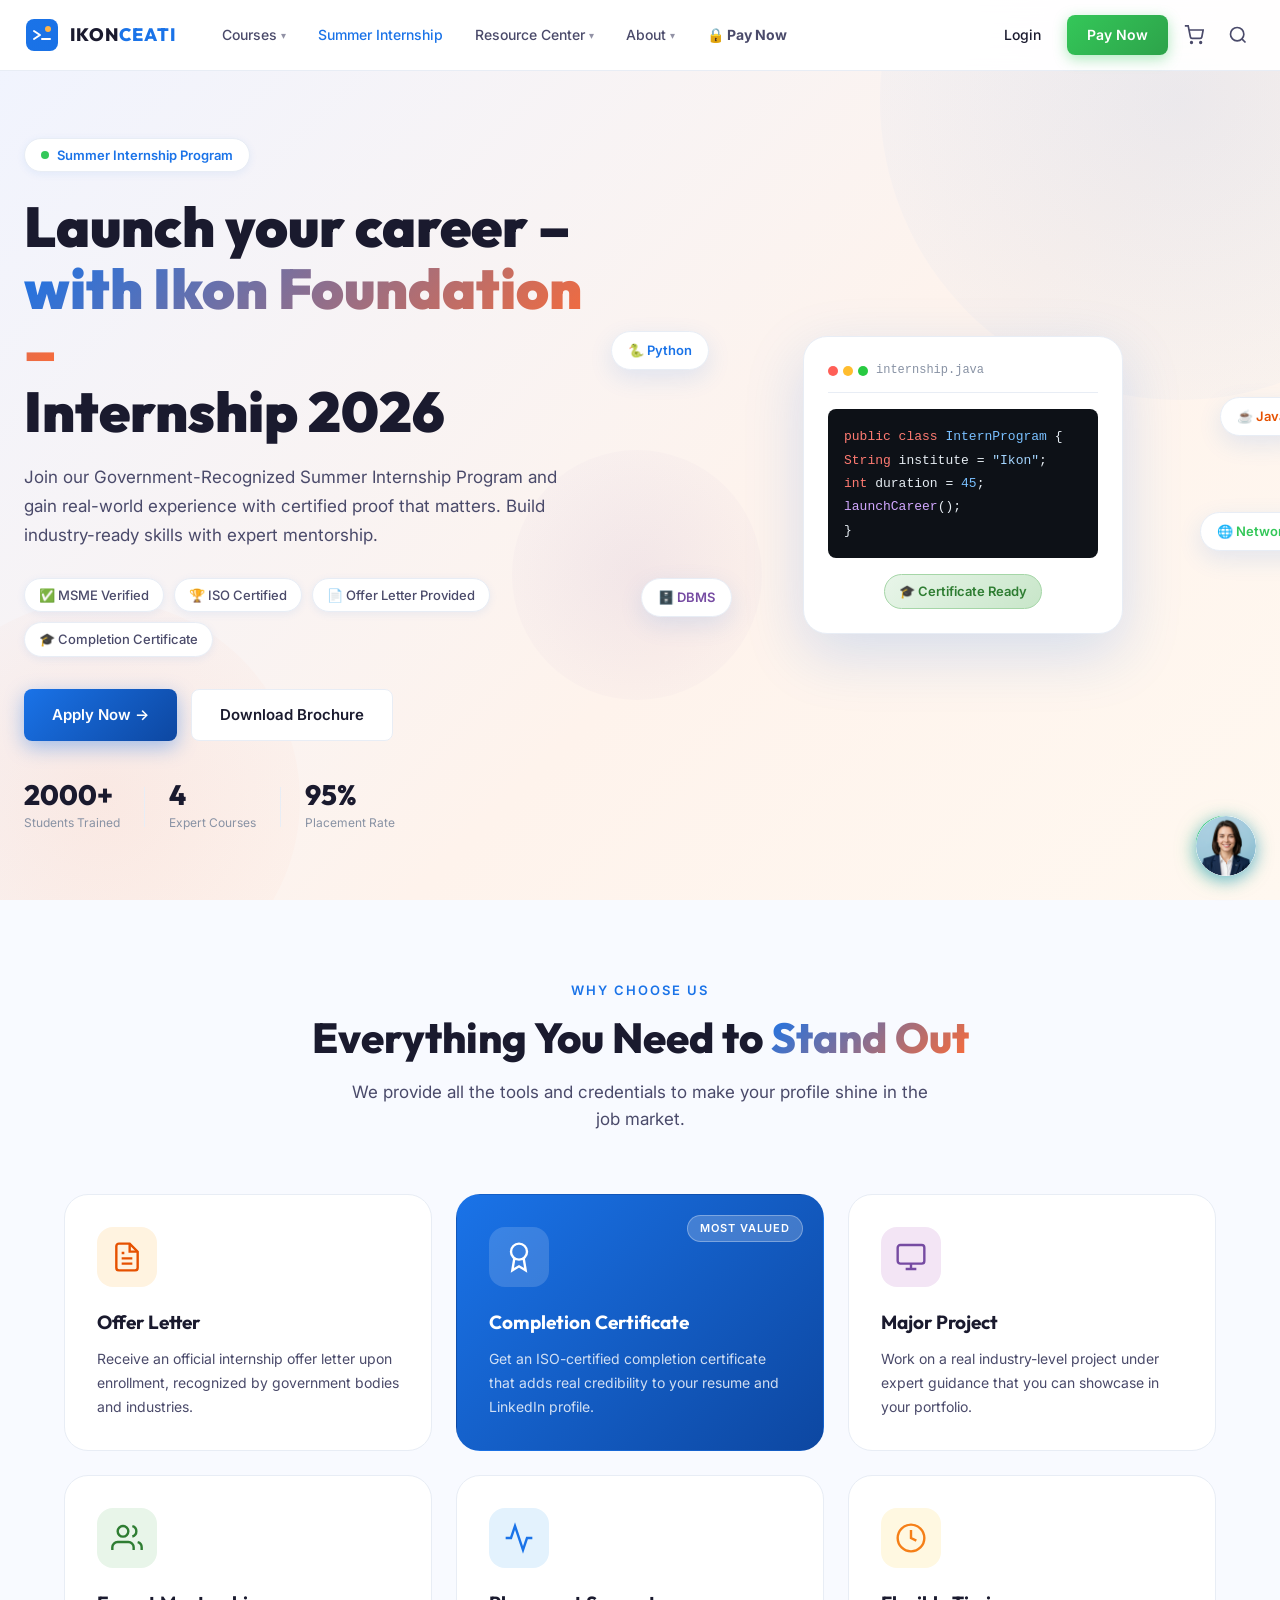
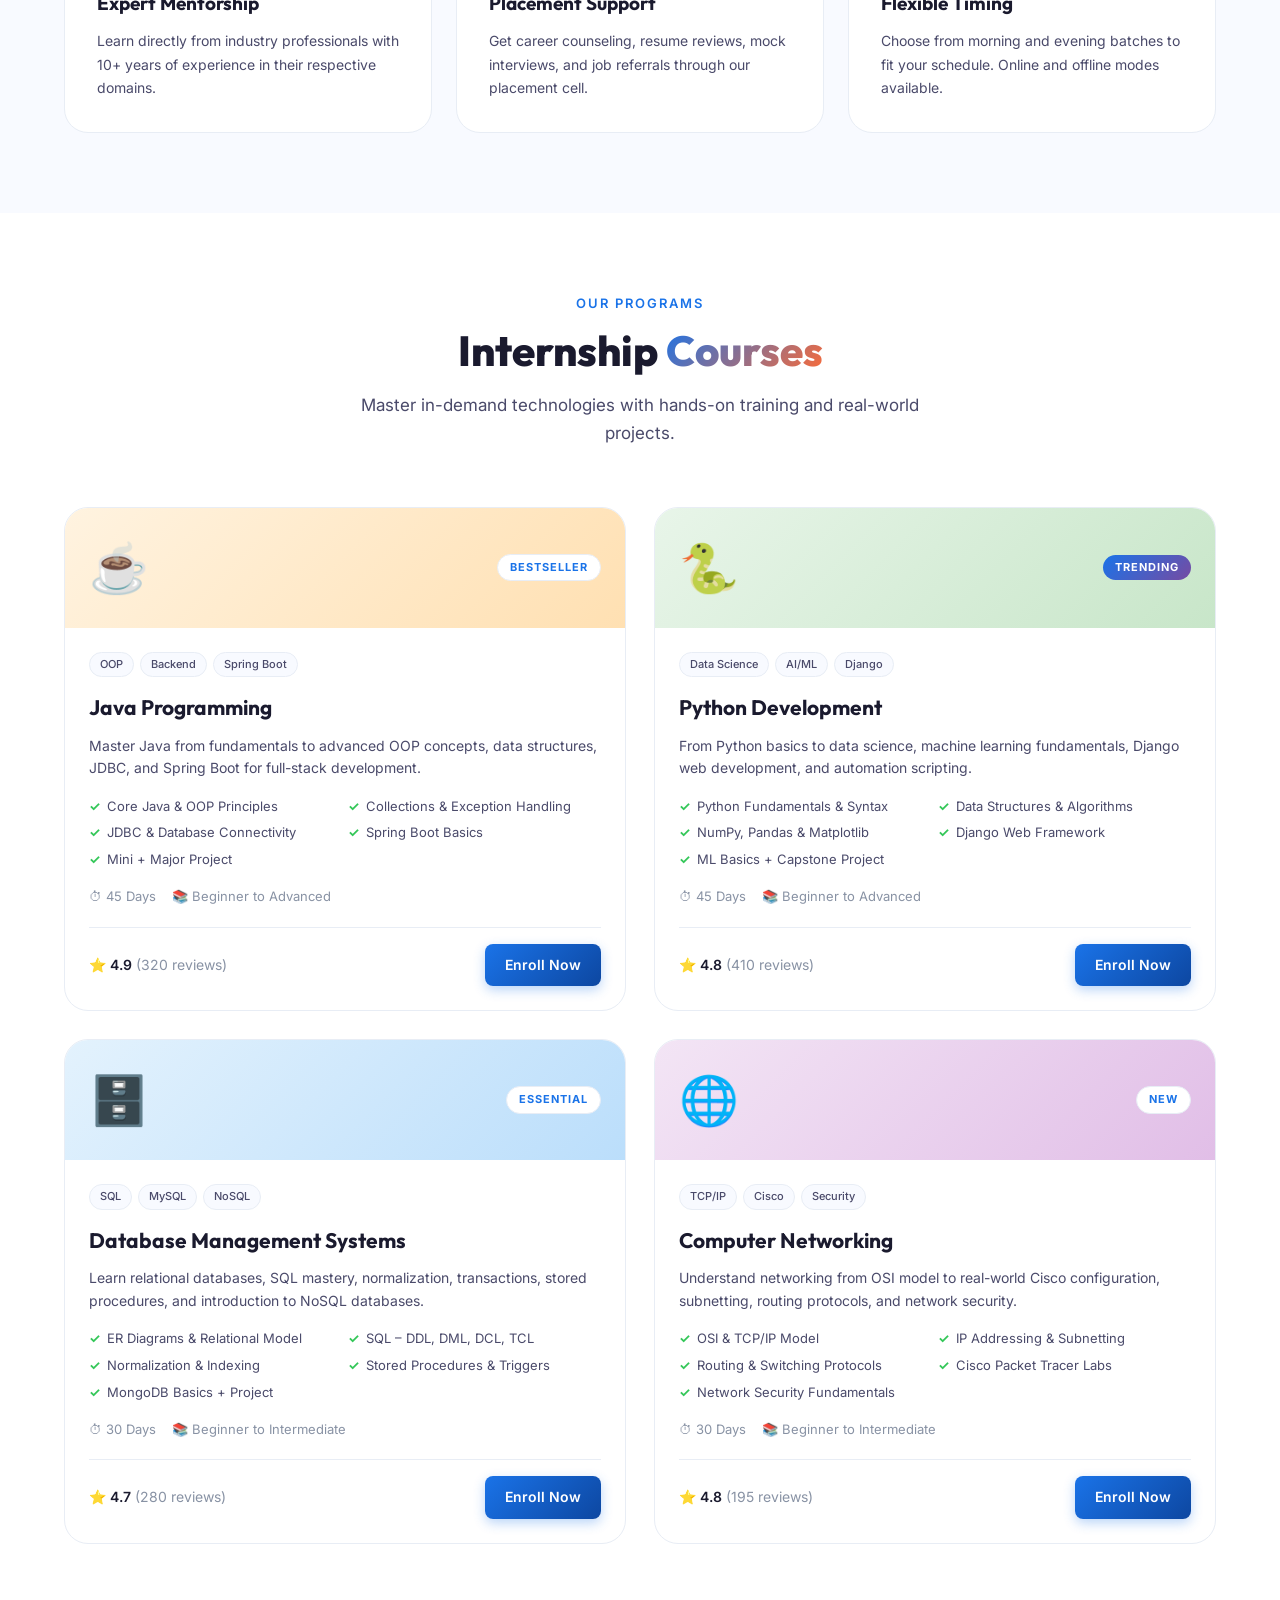
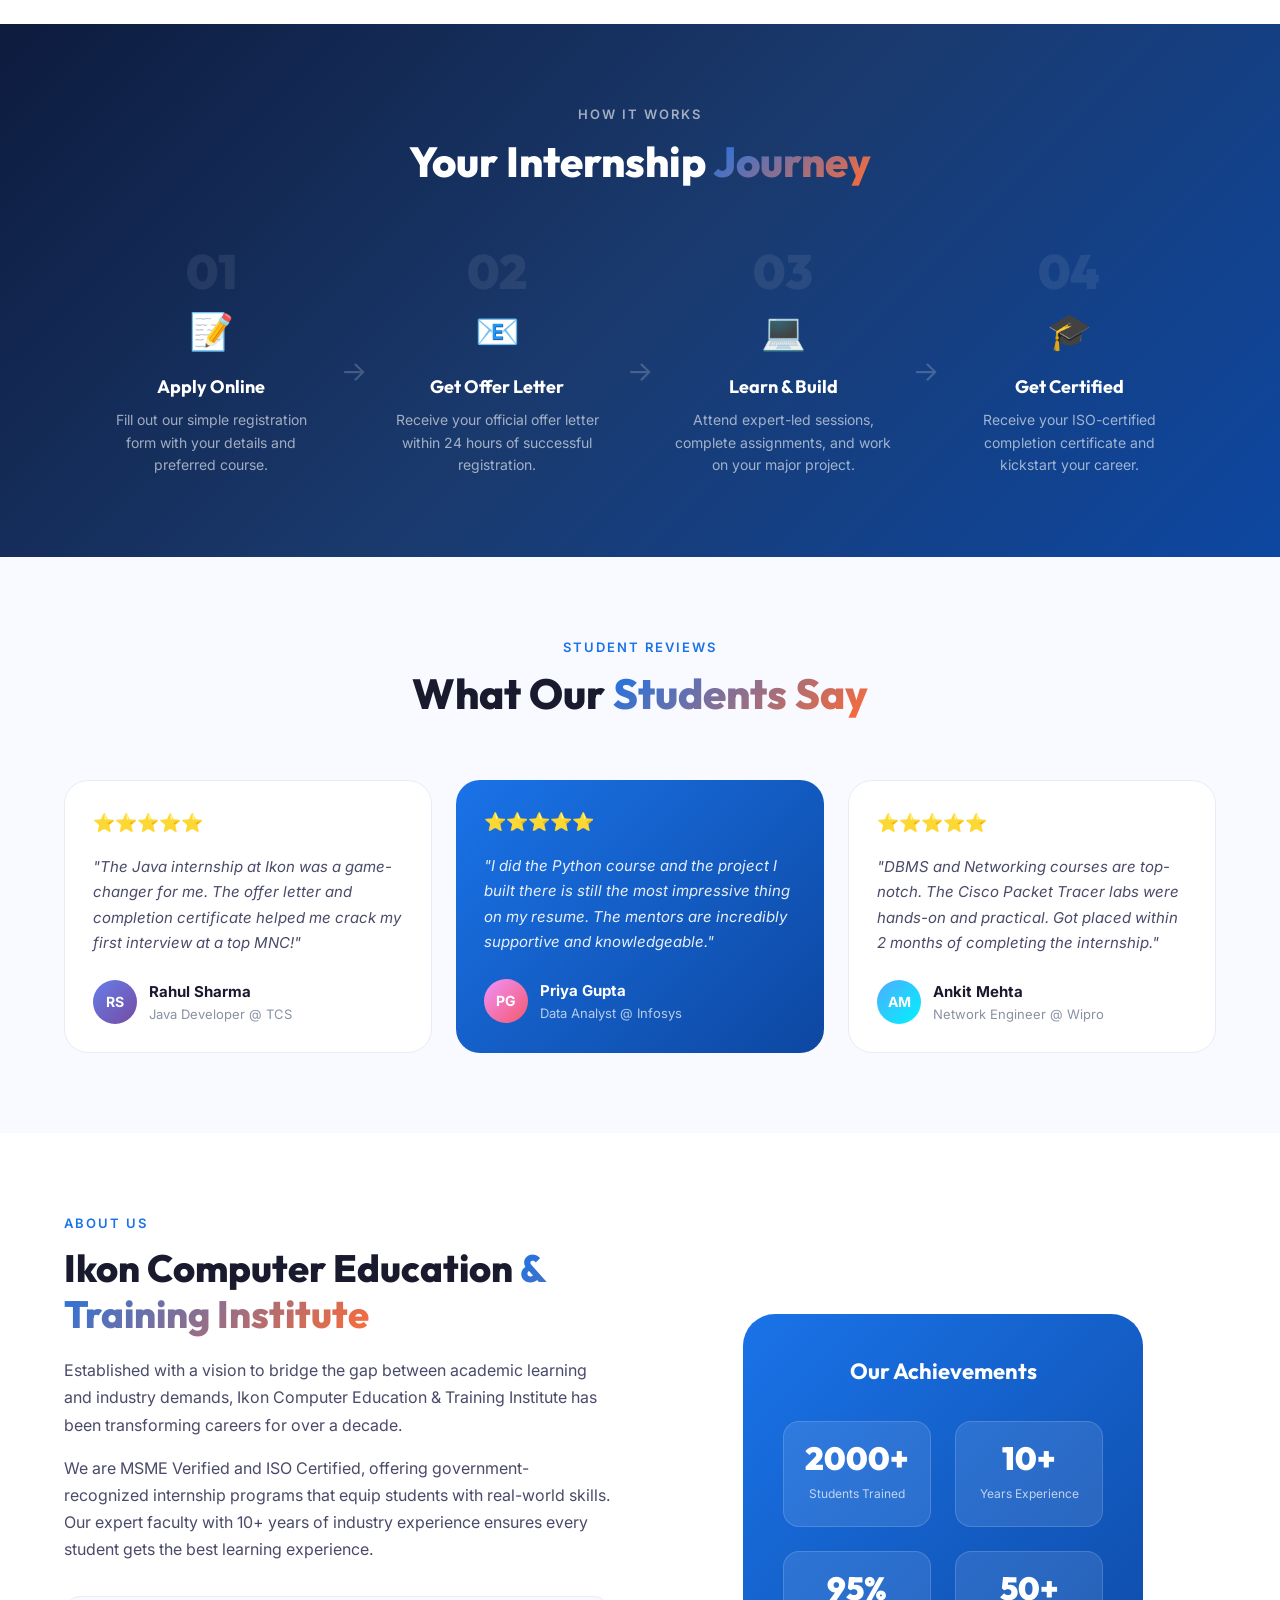
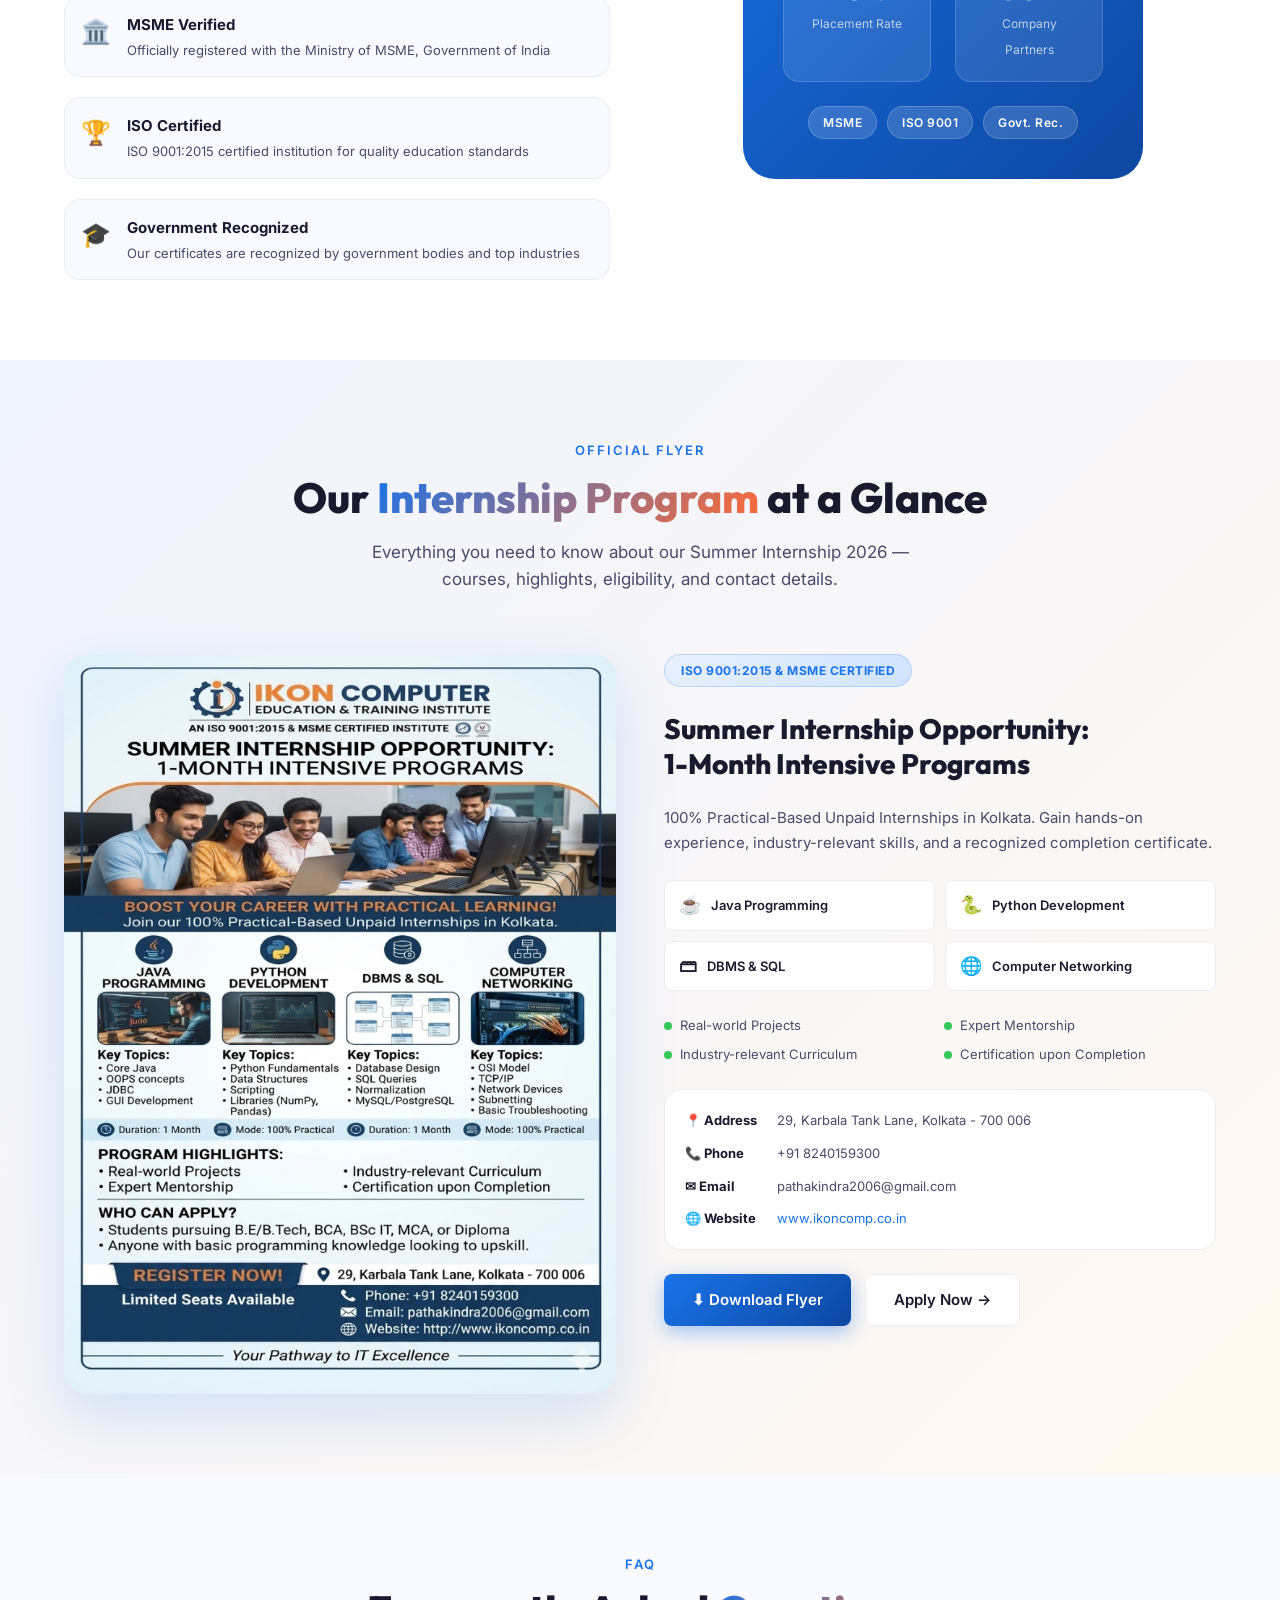
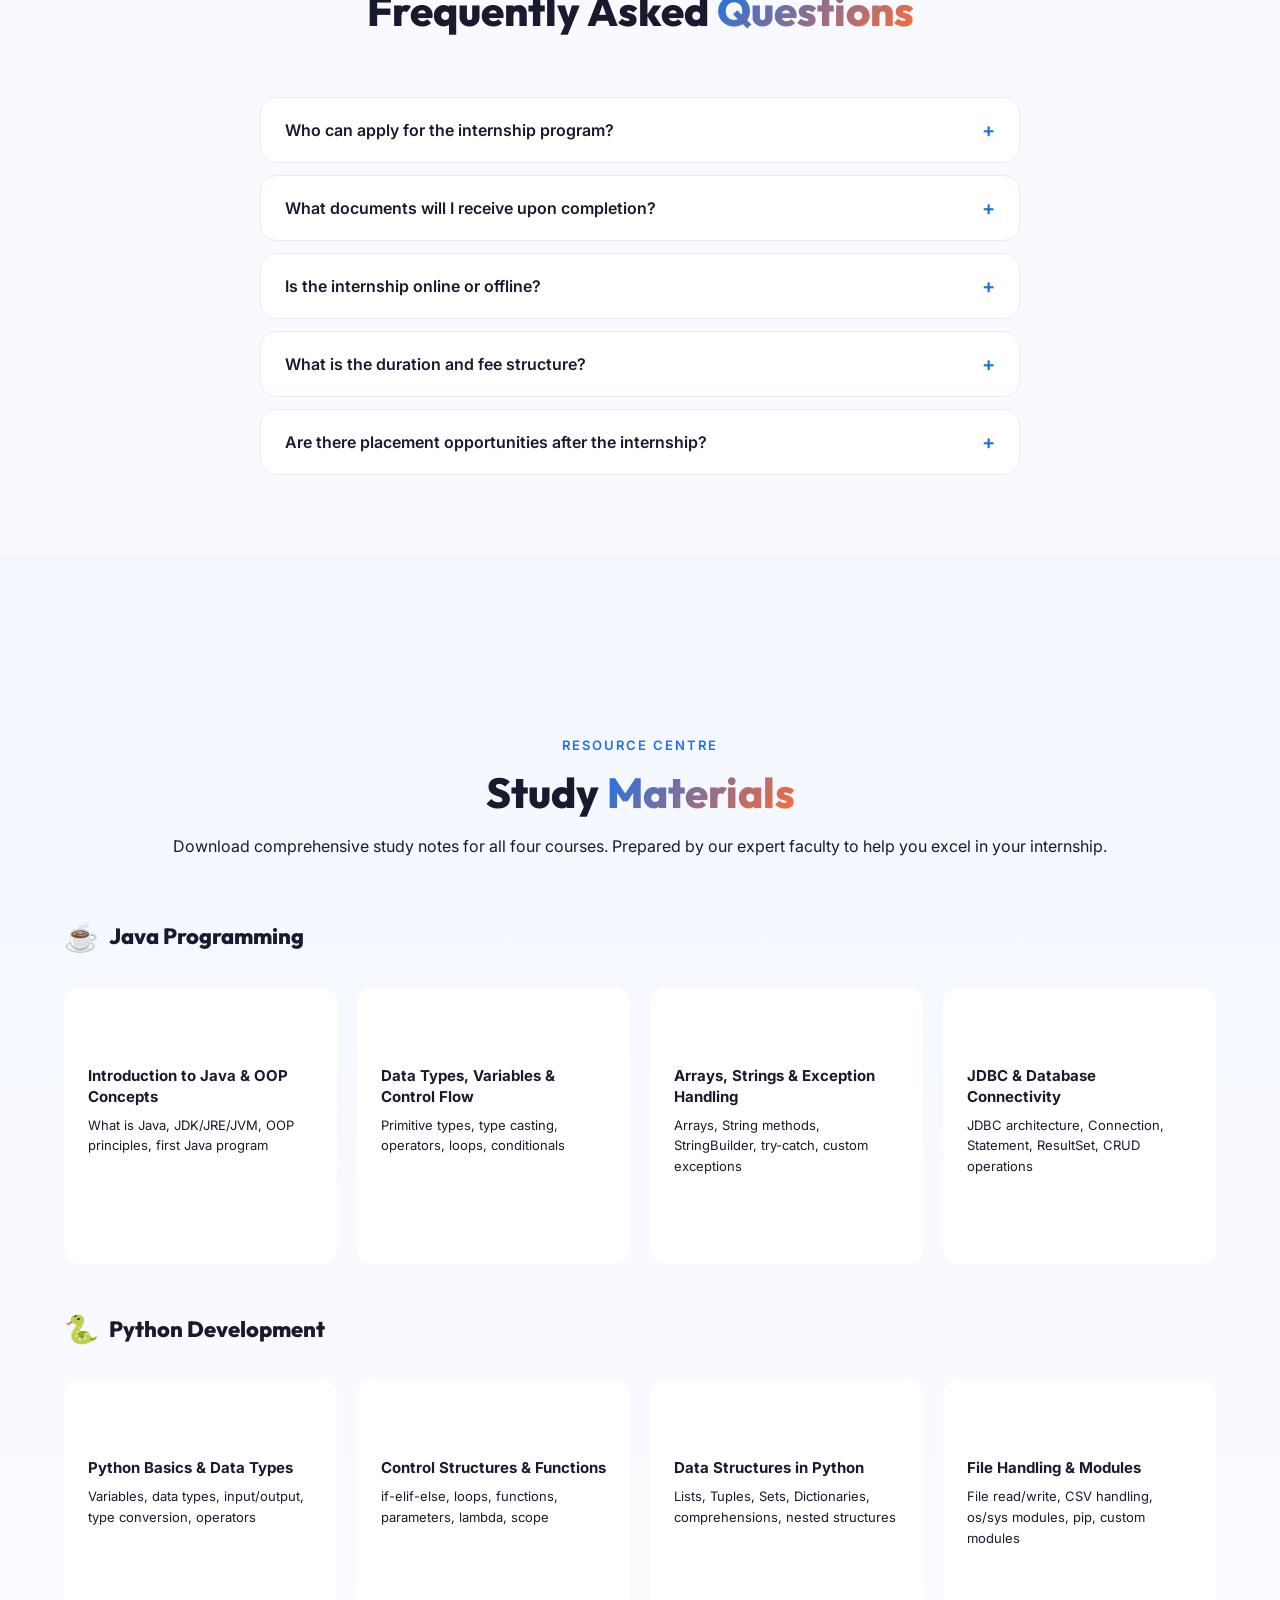
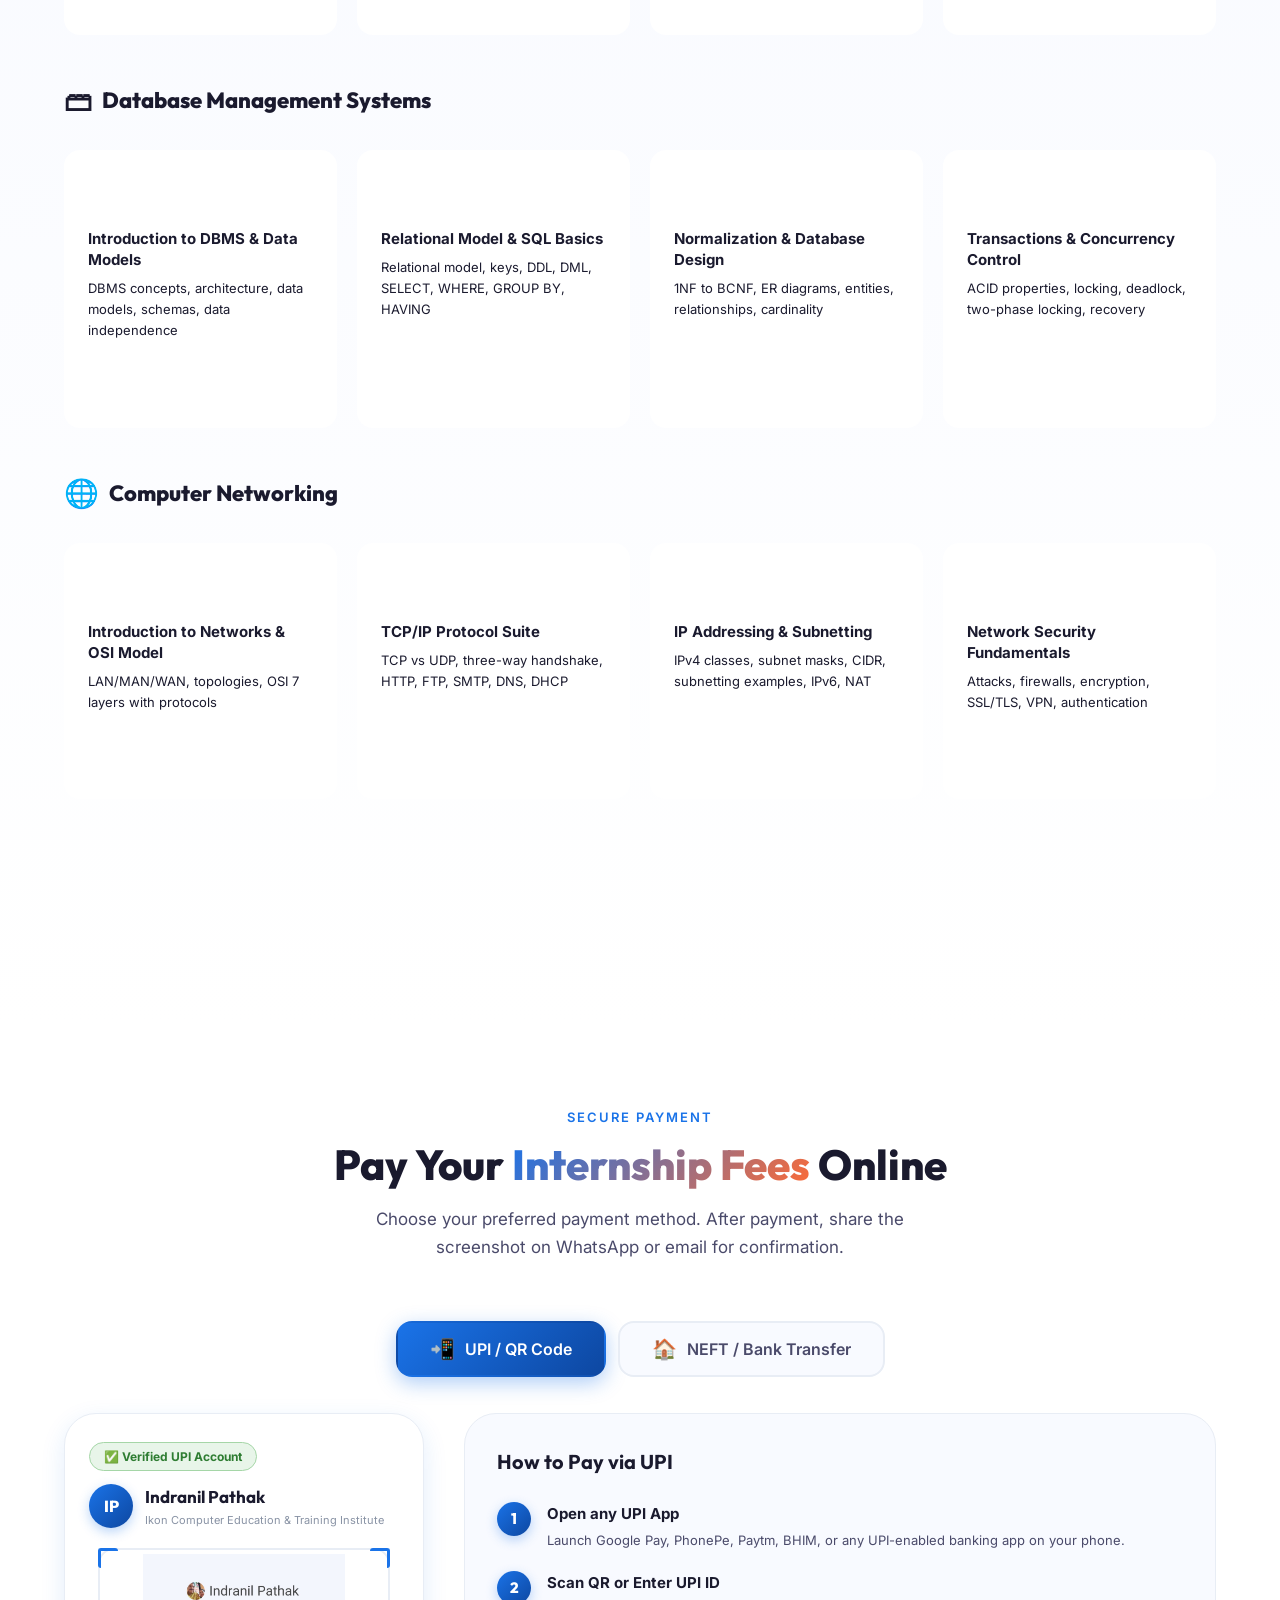
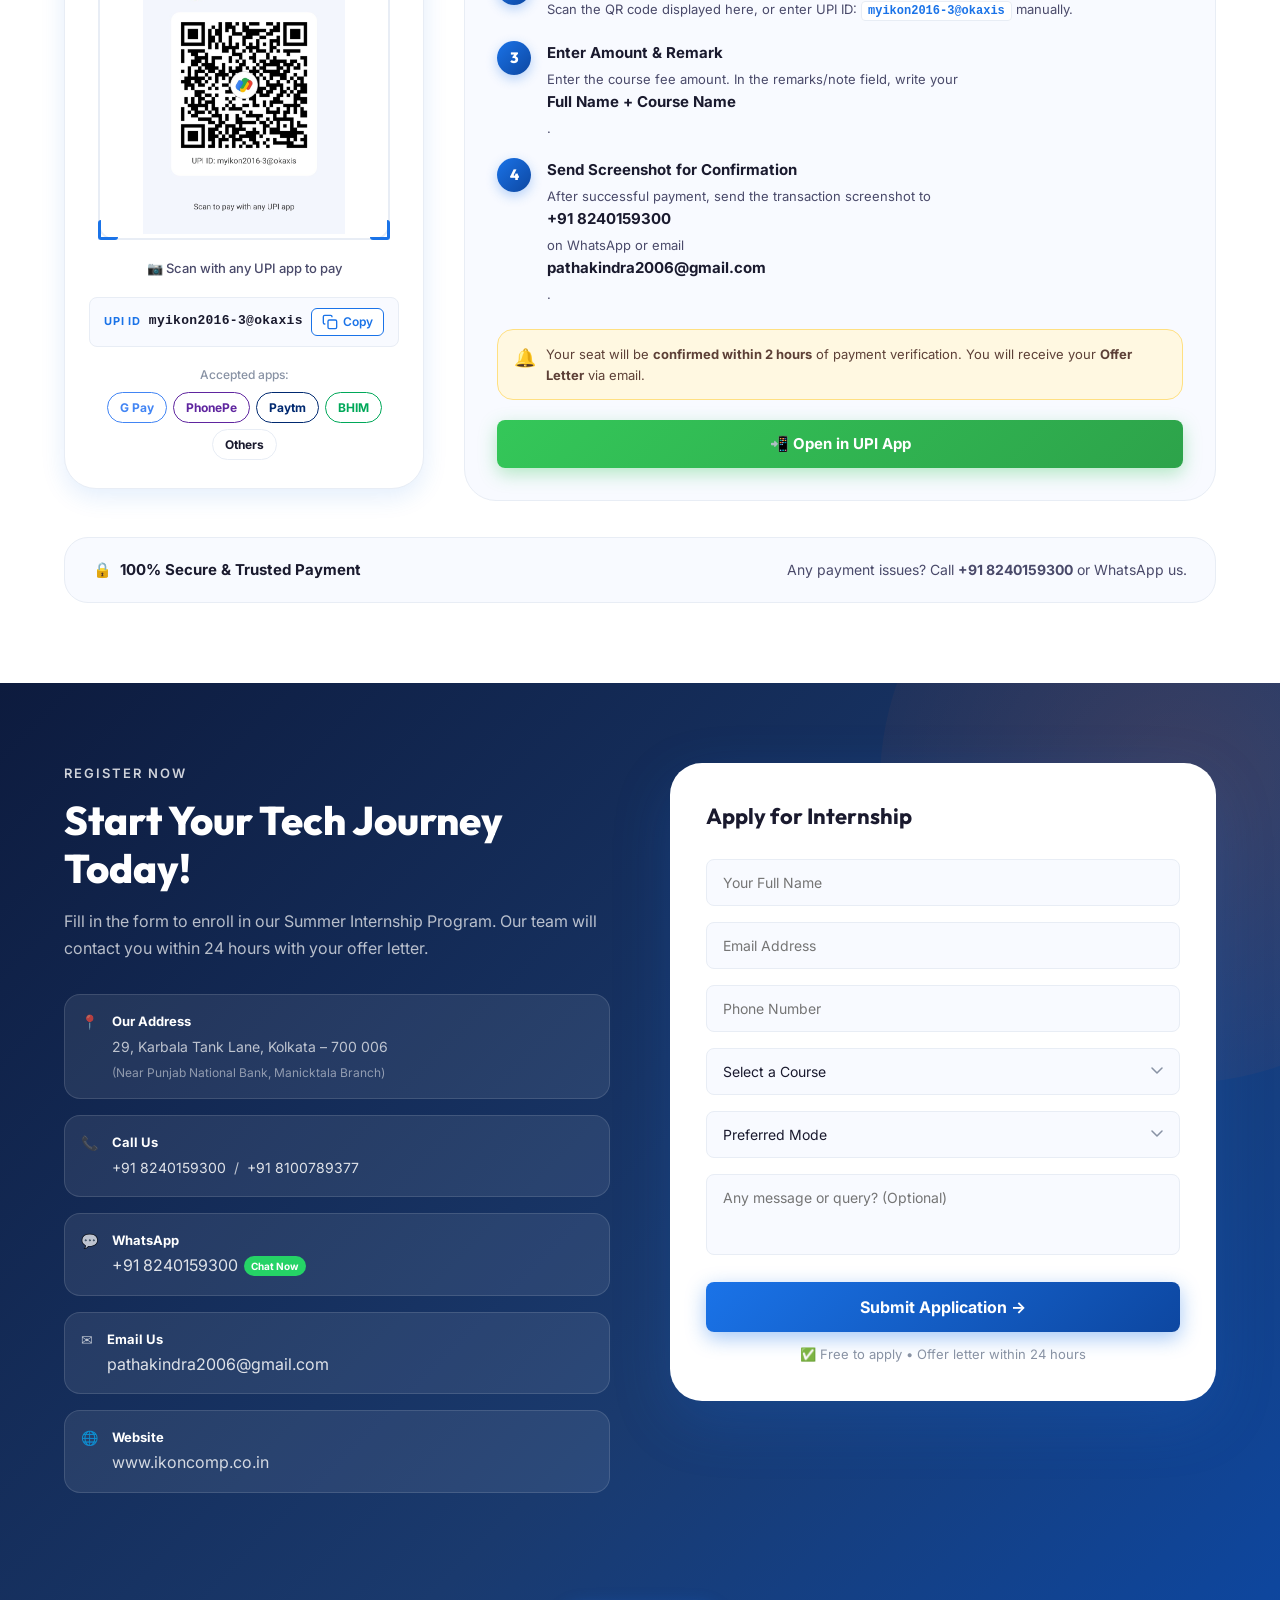
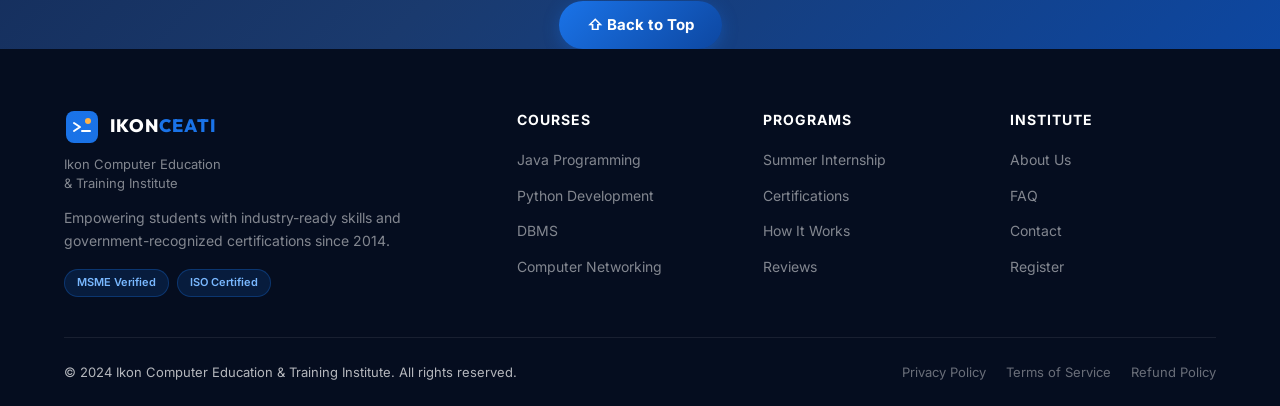
==== commit 8d32a886: "Add files via upload" ====
--- a/index.html
+++ b/index.html
@@ -30,7 +30,7 @@
             </defs>
           </svg>
         </div>
-        <span class="logo-text">IKON<span class="logo-accent">CE</span></span>
+        <span class="logo-text">IKON<span class="logo-accent">CEATI</span></span>
       </a>
 
       <nav class="nav-links" id="nav-links">
@@ -47,7 +47,7 @@
         <div class="nav-item dropdown">
           <a href="#resources" class="nav-link" id="nav-resources">Resource Center <span class="chevron">▾</span></a>
           <div class="dropdown-menu">
-            <a href="#" class="dropdown-item">📄 Study Materials</a>
+            <a href="#study-materials" class="dropdown-item">📄 Study Materials</a>
             <a href="#" class="dropdown-item">🎥 Video Lectures</a>
             <a href="#" class="dropdown-item">📝 Practice Tests</a>
           </div>
@@ -642,6 +642,142 @@
     </div>
   </section>
 
+  <!-- ===== STUDY MATERIALS SECTION ===== -->
+  <section class="study-materials-section" id="study-materials">
+    <div class="section-container">
+      <div class="section-header">
+        <p class="section-eyebrow">Resource Centre</p>
+        <h2 class="section-title">Study <span class="highlight">Materials</span></h2>
+        <p class="section-desc">Download comprehensive study notes for all four courses. Prepared by our expert faculty to help you excel in your internship.</p>
+      </div>
+
+      <!-- Java -->
+      <div class="sm-subject">
+        <h3 class="sm-subject-title"><span class="sm-icon">&#9749;</span> Java Programming</h3>
+        <div class="sm-grid">
+          <div class="sm-card">
+            <div class="sm-card-num">01</div>
+            <h4 class="sm-card-title">Introduction to Java &amp; OOP Concepts</h4>
+            <p class="sm-card-desc">What is Java, JDK/JRE/JVM, OOP principles, first Java program</p>
+            <a href="/study_materials/java/java_01_introduction_oop.pdf" target="_blank" class="sm-card-btn">Download</a>
+          </div>
+          <div class="sm-card">
+            <div class="sm-card-num">02</div>
+            <h4 class="sm-card-title">Data Types, Variables &amp; Control Flow</h4>
+            <p class="sm-card-desc">Primitive types, type casting, operators, loops, conditionals</p>
+            <a href="/study_materials/java/java_02_data_types_control.pdf" target="_blank" class="sm-card-btn">Download</a>
+          </div>
+          <div class="sm-card">
+            <div class="sm-card-num">03</div>
+            <h4 class="sm-card-title">Arrays, Strings &amp; Exception Handling</h4>
+            <p class="sm-card-desc">Arrays, String methods, StringBuilder, try-catch, custom exceptions</p>
+            <a href="/study_materials/java/java_03_arrays_strings.pdf" target="_blank" class="sm-card-btn">Download</a>
+          </div>
+          <div class="sm-card">
+            <div class="sm-card-num">04</div>
+            <h4 class="sm-card-title">JDBC &amp; Database Connectivity</h4>
+            <p class="sm-card-desc">JDBC architecture, Connection, Statement, ResultSet, CRUD operations</p>
+            <a href="/study_materials/java/java_04_jdbc.pdf" target="_blank" class="sm-card-btn">Download</a>
+          </div>
+        </div>
+      </div>
+
+      <!-- Python -->
+      <div class="sm-subject">
+        <h3 class="sm-subject-title"><span class="sm-icon">&#128013;</span> Python Development</h3>
+        <div class="sm-grid">
+          <div class="sm-card">
+            <div class="sm-card-num">01</div>
+            <h4 class="sm-card-title">Python Basics &amp; Data Types</h4>
+            <p class="sm-card-desc">Variables, data types, input/output, type conversion, operators</p>
+            <a href="/study_materials/python/python_01_basics.pdf" target="_blank" class="sm-card-btn">Download</a>
+          </div>
+          <div class="sm-card">
+            <div class="sm-card-num">02</div>
+            <h4 class="sm-card-title">Control Structures &amp; Functions</h4>
+            <p class="sm-card-desc">if-elif-else, loops, functions, parameters, lambda, scope</p>
+            <a href="/study_materials/python/python_02_control_functions.pdf" target="_blank" class="sm-card-btn">Download</a>
+          </div>
+          <div class="sm-card">
+            <div class="sm-card-num">03</div>
+            <h4 class="sm-card-title">Data Structures in Python</h4>
+            <p class="sm-card-desc">Lists, Tuples, Sets, Dictionaries, comprehensions, nested structures</p>
+            <a href="/study_materials/python/python_03_data_structures.pdf" target="_blank" class="sm-card-btn">Download</a>
+          </div>
+          <div class="sm-card">
+            <div class="sm-card-num">04</div>
+            <h4 class="sm-card-title">File Handling &amp; Modules</h4>
+            <p class="sm-card-desc">File read/write, CSV handling, os/sys modules, pip, custom modules</p>
+            <a href="/study_materials/python/python_04_file_handling.pdf" target="_blank" class="sm-card-btn">Download</a>
+          </div>
+        </div>
+      </div>
+
+      <!-- DBMS -->
+      <div class="sm-subject">
+        <h3 class="sm-subject-title"><span class="sm-icon">&#128451;</span> Database Management Systems</h3>
+        <div class="sm-grid">
+          <div class="sm-card">
+            <div class="sm-card-num">01</div>
+            <h4 class="sm-card-title">Introduction to DBMS &amp; Data Models</h4>
+            <p class="sm-card-desc">DBMS concepts, architecture, data models, schemas, data independence</p>
+            <a href="/study_materials/dbms/dbms_01_introduction.pdf" target="_blank" class="sm-card-btn">Download</a>
+          </div>
+          <div class="sm-card">
+            <div class="sm-card-num">02</div>
+            <h4 class="sm-card-title">Relational Model &amp; SQL Basics</h4>
+            <p class="sm-card-desc">Relational model, keys, DDL, DML, SELECT, WHERE, GROUP BY, HAVING</p>
+            <a href="/study_materials/dbms/dbms_02_relational_sql.pdf" target="_blank" class="sm-card-btn">Download</a>
+          </div>
+          <div class="sm-card">
+            <div class="sm-card-num">03</div>
+            <h4 class="sm-card-title">Normalization &amp; Database Design</h4>
+            <p class="sm-card-desc">1NF to BCNF, ER diagrams, entities, relationships, cardinality</p>
+            <a href="/study_materials/dbms/dbms_03_normalization.pdf" target="_blank" class="sm-card-btn">Download</a>
+          </div>
+          <div class="sm-card">
+            <div class="sm-card-num">04</div>
+            <h4 class="sm-card-title">Transactions &amp; Concurrency Control</h4>
+            <p class="sm-card-desc">ACID properties, locking, deadlock, two-phase locking, recovery</p>
+            <a href="/study_materials/dbms/dbms_04_transactions.pdf" target="_blank" class="sm-card-btn">Download</a>
+          </div>
+        </div>
+      </div>
+
+      <!-- Networking -->
+      <div class="sm-subject">
+        <h3 class="sm-subject-title"><span class="sm-icon">&#127760;</span> Computer Networking</h3>
+        <div class="sm-grid">
+          <div class="sm-card">
+            <div class="sm-card-num">01</div>
+            <h4 class="sm-card-title">Introduction to Networks &amp; OSI Model</h4>
+            <p class="sm-card-desc">LAN/MAN/WAN, topologies, OSI 7 layers with protocols</p>
+            <a href="/study_materials/networking/networking_01_osi_model.pdf" target="_blank" class="sm-card-btn">Download</a>
+          </div>
+          <div class="sm-card">
+            <div class="sm-card-num">02</div>
+            <h4 class="sm-card-title">TCP/IP Protocol Suite</h4>
+            <p class="sm-card-desc">TCP vs UDP, three-way handshake, HTTP, FTP, SMTP, DNS, DHCP</p>
+            <a href="/study_materials/networking/networking_02_tcp_ip.pdf" target="_blank" class="sm-card-btn">Download</a>
+          </div>
+          <div class="sm-card">
+            <div class="sm-card-num">03</div>
+            <h4 class="sm-card-title">IP Addressing &amp; Subnetting</h4>
+            <p class="sm-card-desc">IPv4 classes, subnet masks, CIDR, subnetting examples, IPv6, NAT</p>
+            <a href="/study_materials/networking/networking_03_ip_addressing.pdf" target="_blank" class="sm-card-btn">Download</a>
+          </div>
+          <div class="sm-card">
+            <div class="sm-card-num">04</div>
+            <h4 class="sm-card-title">Network Security Fundamentals</h4>
+            <p class="sm-card-desc">Attacks, firewalls, encryption, SSL/TLS, VPN, authentication</p>
+            <a href="/study_materials/networking/networking_04_security.pdf" target="_blank" class="sm-card-btn">Download</a>
+          </div>
+        </div>
+      </div>
+
+    </div>
+  </section>
+
   <!-- ===== ONLINE PAYMENT SECTION ===== -->
   <section class="payment-section" id="payment">
     <div class="section-container">
@@ -975,6 +1111,17 @@
           </form>
         </div>
       </div>
+    </div>
+    <!-- Back to Top -->
+    <div style="text-align:center;margin:28px 0 0">
+      <a href="#hero" id="back-to-top-link"
+         style="display:inline-flex;align-items:center;gap:8px;padding:12px 28px;
+                background:linear-gradient(135deg,#1a73e8,#0d47a1);color:#fff;
+                border-radius:50px;font-weight:700;font-size:15px;
+                text-decoration:none;box-shadow:0 4px 16px rgba(26,115,232,.35);
+                transition:transform .2s,box-shadow .2s">
+        &#8679; Back to Top
+      </a>
     </div>
   </section>
 
@@ -998,7 +1145,7 @@
                 </defs>
               </svg>
             </div>
-            <span class="logo-text">IKON<span class="logo-accent">CE</span></span>
+            <span class="logo-text">IKON<span class="logo-accent">CEATI</span></span>
           </a>
           <p class="footer-tagline">Ikon Computer Education<br/>& Training Institute</p>
           <p class="footer-desc">Empowering students with industry-ready skills and government-recognized certifications since 2014.</p>
@@ -1063,6 +1210,49 @@
     </svg>
   </a>
 
+  <!-- ===== CHATBOT WIDGET ===== -->
+  <div class="chatbot-widget">
+    <div class="chatbot-window" id="chatbot-window">
+      <div class="chat-header">
+        <img src="assistant_avatar.jpg" alt="AI Assistant" class="chat-header-avatar">
+        <div class="chat-header-info">
+          <h4>IKON Assistant</h4>
+          <p>Online | Replies instantly</p>
+        </div>
+        <button class="chat-close" id="chat-close" title="Close Chat">
+          <svg width="24" height="24" viewBox="0 0 24 24" fill="none" stroke="white" stroke-width="2" stroke-linecap="round" stroke-linejoin="round">
+            <line x1="18" y1="6" x2="6" y2="18"></line>
+            <line x1="6" y1="6" x2="18" y2="18"></line>
+          </svg>
+        </button>
+      </div>
+      <div class="chat-body" id="chat-body">
+        <div class="chat-msg bot">
+          Hi! 👋 I'm the IKON Virtual Assistant. How can I help you today?
+          <div class="chat-chips">
+            <span class="chat-chip" onclick="sendQuickReply('Courses offered')">Courses</span>
+            <span class="chat-chip" onclick="sendQuickReply('Course duration')">Duration</span>
+            <span class="chat-chip" onclick="sendQuickReply('Course fees')">Fees</span>
+            <span class="chat-chip" onclick="sendQuickReply('Certifications')">Certificates</span>
+            <span class="chat-chip" onclick="sendQuickReply('Internship prospects')">Prospects</span>
+          </div>
+        </div>
+      </div>
+      <div class="chat-footer">
+        <input type="text" id="chat-input" class="chat-input" placeholder="Type a message..." onkeypress="handleChatEnter(event)">
+        <button class="chat-send" id="chat-send" onclick="sendChatMessage()">
+          <svg width="18" height="18" viewBox="0 0 24 24" fill="white">
+            <path d="M2.01 21L23 12 2.01 3 2 10l15 2-15 2z"/>
+          </svg>
+        </button>
+      </div>
+    </div>
+    
+    <button class="chatbot-toggle" id="chatbot-toggle">
+      <img src="assistant_avatar.jpg" alt="Chat" class="chatbot-toggle-avatar">
+    </button>
+  </div>
+
   <script src="script.js"></script>
 </body>
 </html>
--- a/style.css
+++ b/style.css
@@ -2640,3 +2640,378 @@
   .qr-img { width: 220px; height: 220px; }
   .pay-tab { padding: 11px 18px; font-size: 14px; }
 }
+
+/* ===== STUDY MATERIALS SECTION ===== */
+.study-materials-section {
+  padding: 100px 0;
+  background: linear-gradient(180deg, #f4f7ff 0%, #fff 100%);
+}
+
+.sm-subject {
+  margin-bottom: 48px;
+}
+
+.sm-subject-title {
+  font-family: 'Outfit', sans-serif;
+  font-size: 22px;
+  font-weight: 800;
+  color: var(--text);
+  margin-bottom: 20px;
+  display: flex;
+  align-items: center;
+  gap: 10px;
+  padding-bottom: 12px;
+  border-bottom: 2px solid var(--border);
+}
+
+.sm-icon {
+  font-size: 28px;
+  line-height: 1;
+}
+
+.sm-grid {
+  display: grid;
+  grid-template-columns: repeat(4, 1fr);
+  gap: 20px;
+}
+
+.sm-card {
+  background: #fff;
+  border: 1px solid var(--border);
+  border-radius: 16px;
+  padding: 28px 24px;
+  display: flex;
+  flex-direction: column;
+  transition: transform .3s, box-shadow .3s;
+  position: relative;
+  overflow: hidden;
+}
+
+.sm-card::before {
+  content: '';
+  position: absolute;
+  top: 0; left: 0; right: 0;
+  height: 4px;
+  background: linear-gradient(135deg, var(--blue), var(--blue-dark));
+  opacity: 0;
+  transition: opacity .3s;
+}
+
+.sm-card:hover {
+  transform: translateY(-6px);
+  box-shadow: 0 16px 40px rgba(26,115,232,.15);
+}
+
+.sm-card:hover::before {
+  opacity: 1;
+}
+
+.sm-card-num {
+  font-family: 'Outfit', sans-serif;
+  font-size: 36px;
+  font-weight: 800;
+  background: linear-gradient(135deg, var(--blue), #FF6B35);
+  -webkit-background-clip: text;
+  -webkit-text-fill-color: transparent;
+  background-clip: text;
+  line-height: 1;
+  margin-bottom: 14px;
+}
+
+.sm-card-title {
+  font-family: 'Inter', sans-serif;
+  font-size: 15px;
+  font-weight: 700;
+  color: var(--text);
+  line-height: 1.4;
+  margin-bottom: 8px;
+}
+
+.sm-card-desc {
+  font-size: 13px;
+  color: var(--sub);
+  line-height: 1.6;
+  flex: 1;
+  margin-bottom: 18px;
+}
+
+.sm-card-btn {
+  display: inline-flex;
+  align-items: center;
+  gap: 6px;
+  padding: 10px 18px;
+  background: linear-gradient(135deg, var(--blue), var(--blue-dark));
+  color: #fff;
+  border-radius: 10px;
+  font-size: 13px;
+  font-weight: 700;
+  text-decoration: none;
+  transition: transform .2s, box-shadow .2s;
+  text-align: center;
+  justify-content: center;
+}
+
+.sm-card-btn:hover {
+  transform: translateY(-2px);
+  box-shadow: 0 6px 20px rgba(26,115,232,.35);
+}
+
+/* Responsive */
+@media (max-width: 1024px) {
+  .sm-grid {
+    grid-template-columns: repeat(2, 1fr);
+  }
+}
+
+@media (max-width: 600px) {
+  .sm-grid {
+    grid-template-columns: 1fr;
+  }
+  .sm-subject-title {
+    font-size: 18px;
+  }
+}
+
+/* ===== CHATBOT WIDGET ===== */
+.chatbot-widget {
+  position: fixed;
+  bottom: 24px;
+  right: 24px;
+  z-index: 9999;
+  display: flex;
+  flex-direction: column;
+  align-items: flex-end;
+}
+
+.chatbot-toggle {
+  width: 60px;
+  height: 60px;
+  border-radius: 50%;
+  background: white;
+  color: white;
+  border: none;
+  box-shadow: 0 4px 16px rgba(26,115,232,0.4);
+  cursor: pointer;
+  display: flex;
+  align-items: center;
+  justify-content: center;
+  font-size: 28px;
+  transition: transform 0.3s, box-shadow 0.3s;
+  overflow: hidden;
+  padding: 0;
+}
+
+.chatbot-toggle:hover {
+  transform: scale(1.05) translateY(-2px);
+  box-shadow: 0 8px 24px rgba(26,115,232,0.5);
+}
+
+.chatbot-window {
+  width: 350px;
+  height: 500px;
+  max-height: calc(100vh - 100px);
+  background: white;
+  border-radius: 16px;
+  box-shadow: 0 10px 40px rgba(0,0,0,0.15);
+  display: flex;
+  flex-direction: column;
+  overflow: hidden;
+  margin-bottom: 16px;
+  opacity: 0;
+  pointer-events: none;
+  transform: translateY(20px) scale(0.95);
+  transition: all 0.3s cubic-bezier(0.175, 0.885, 0.32, 1.275);
+  transform-origin: bottom right;
+}
+
+.chatbot-window.open {
+  opacity: 1;
+  pointer-events: all;
+  transform: translateY(0) scale(1);
+}
+
+.chat-header {
+  background: linear-gradient(135deg, var(--blue), var(--blue-dark));
+  color: white;
+  padding: 16px 20px;
+  display: flex;
+  align-items: center;
+  gap: 12px;
+}
+
+.chat-header-avatar {
+  width: 40px;
+  height: 40px;
+  border-radius: 50%;
+  object-fit: cover;
+  border: 2px solid rgba(255,255,255,0.8);
+}
+
+.chatbot-toggle-avatar {
+  width: 100%;
+  height: 100%;
+  border-radius: 50%;
+  object-fit: cover;
+}
+
+.chat-header-info h4 {
+  font-family: 'Outfit', sans-serif;
+  font-size: 16px;
+  margin-bottom: 2px;
+}
+
+.chat-header-info p {
+  font-size: 12px;
+  opacity: 0.8;
+}
+
+.chat-close {
+  margin-left: auto;
+  background: #ef4444; /* bright red */
+  border: none;
+  width: 32px;
+  height: 32px;
+  border-radius: 50%;
+  display: flex;
+  align-items: center;
+  justify-content: center;
+  cursor: pointer;
+  transition: all 0.2s;
+  flex-shrink: 0;
+  box-shadow: 0 2px 8px rgba(0,0,0,0.2);
+  z-index: 10;
+}
+
+.chat-close svg {
+  width: 18px;
+  height: 18px;
+  stroke: white;
+  stroke-width: 2.5px;
+}
+
+.chat-close:hover {
+  background: #dc2626; /* darker red */
+  transform: rotate(90deg) scale(1.1);
+}
+
+.chat-body {
+  flex: 1;
+  padding: 16px;
+  overflow-y: auto;
+  background: #f8fafc;
+  display: flex;
+  flex-direction: column;
+  gap: 12px;
+}
+
+.chat-msg {
+  max-width: 85%;
+  padding: 10px 14px;
+  border-radius: 12px;
+  font-size: 14px;
+  line-height: 1.5;
+  animation: chatMsgIn 0.3s ease;
+}
+
+@keyframes chatMsgIn {
+  from { opacity: 0; transform: translateY(10px); }
+  to { opacity: 1; transform: translateY(0); }
+}
+
+.chat-msg.bot {
+  background: white;
+  color: var(--text);
+  align-self: flex-start;
+  border-bottom-left-radius: 4px;
+  box-shadow: 0 2px 8px rgba(0,0,0,0.05);
+}
+
+.chat-msg.user {
+  background: var(--blue);
+  color: white;
+  align-self: flex-end;
+  border-bottom-right-radius: 4px;
+  box-shadow: 0 2px 8px rgba(26,115,232,0.2);
+}
+
+.chat-msg ul {
+  margin-left: 20px;
+  margin-top: 6px;
+  margin-bottom: 6px;
+}
+
+.chat-chips {
+  display: flex;
+  flex-wrap: wrap;
+  gap: 8px;
+  margin-top: 8px;
+}
+
+.chat-chip {
+  background: rgba(26,115,232,0.1);
+  color: var(--blue-dark);
+  border: 1px solid rgba(26,115,232,0.2);
+  padding: 6px 12px;
+  border-radius: 100px;
+  font-size: 12px;
+  font-weight: 600;
+  cursor: pointer;
+  transition: all 0.2s;
+}
+
+.chat-chip:hover {
+  background: var(--blue);
+  color: white;
+}
+
+.chat-footer {
+  padding: 12px 16px;
+  background: white;
+  border-top: 1px solid var(--border);
+  display: flex;
+  align-items: center;
+  gap: 8px;
+}
+
+.chat-input {
+  flex: 1;
+  border: 1px solid var(--border);
+  border-radius: 20px;
+  padding: 10px 16px;
+  font-size: 14px;
+  outline: none;
+  font-family: inherit;
+  transition: border-color 0.2s;
+}
+
+.chat-input:focus {
+  border-color: var(--blue);
+}
+
+.chat-send {
+  width: 36px;
+  height: 36px;
+  border-radius: 50%;
+  background: var(--blue);
+  color: white;
+  border: none;
+  display: flex;
+  align-items: center;
+  justify-content: center;
+  cursor: pointer;
+  transition: background 0.2s;
+}
+
+.chat-send:hover {
+  background: var(--blue-dark);
+}
+
+@media (max-width: 500px) {
+  .chatbot-window {
+    width: calc(100vw - 32px);
+    height: 60vh;
+    right: 16px;
+    bottom: 80px;
+  }
+}
+
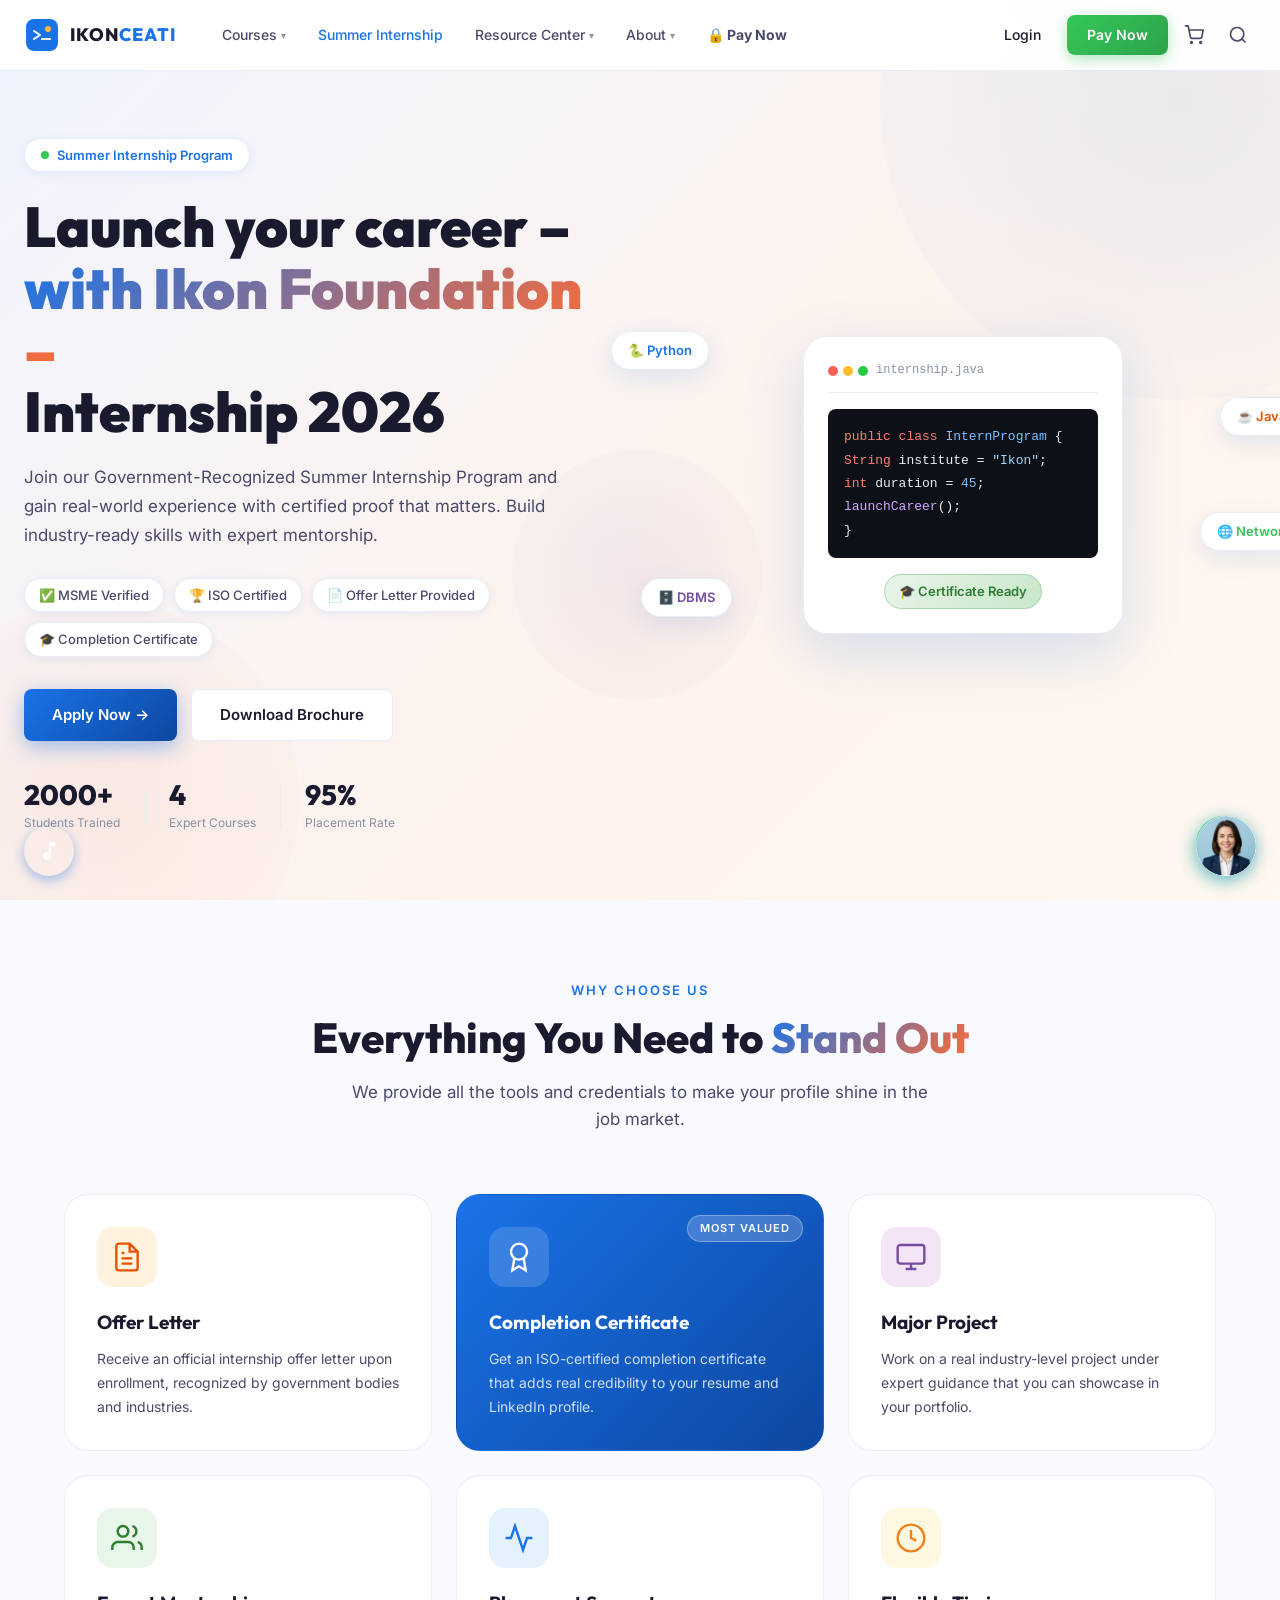
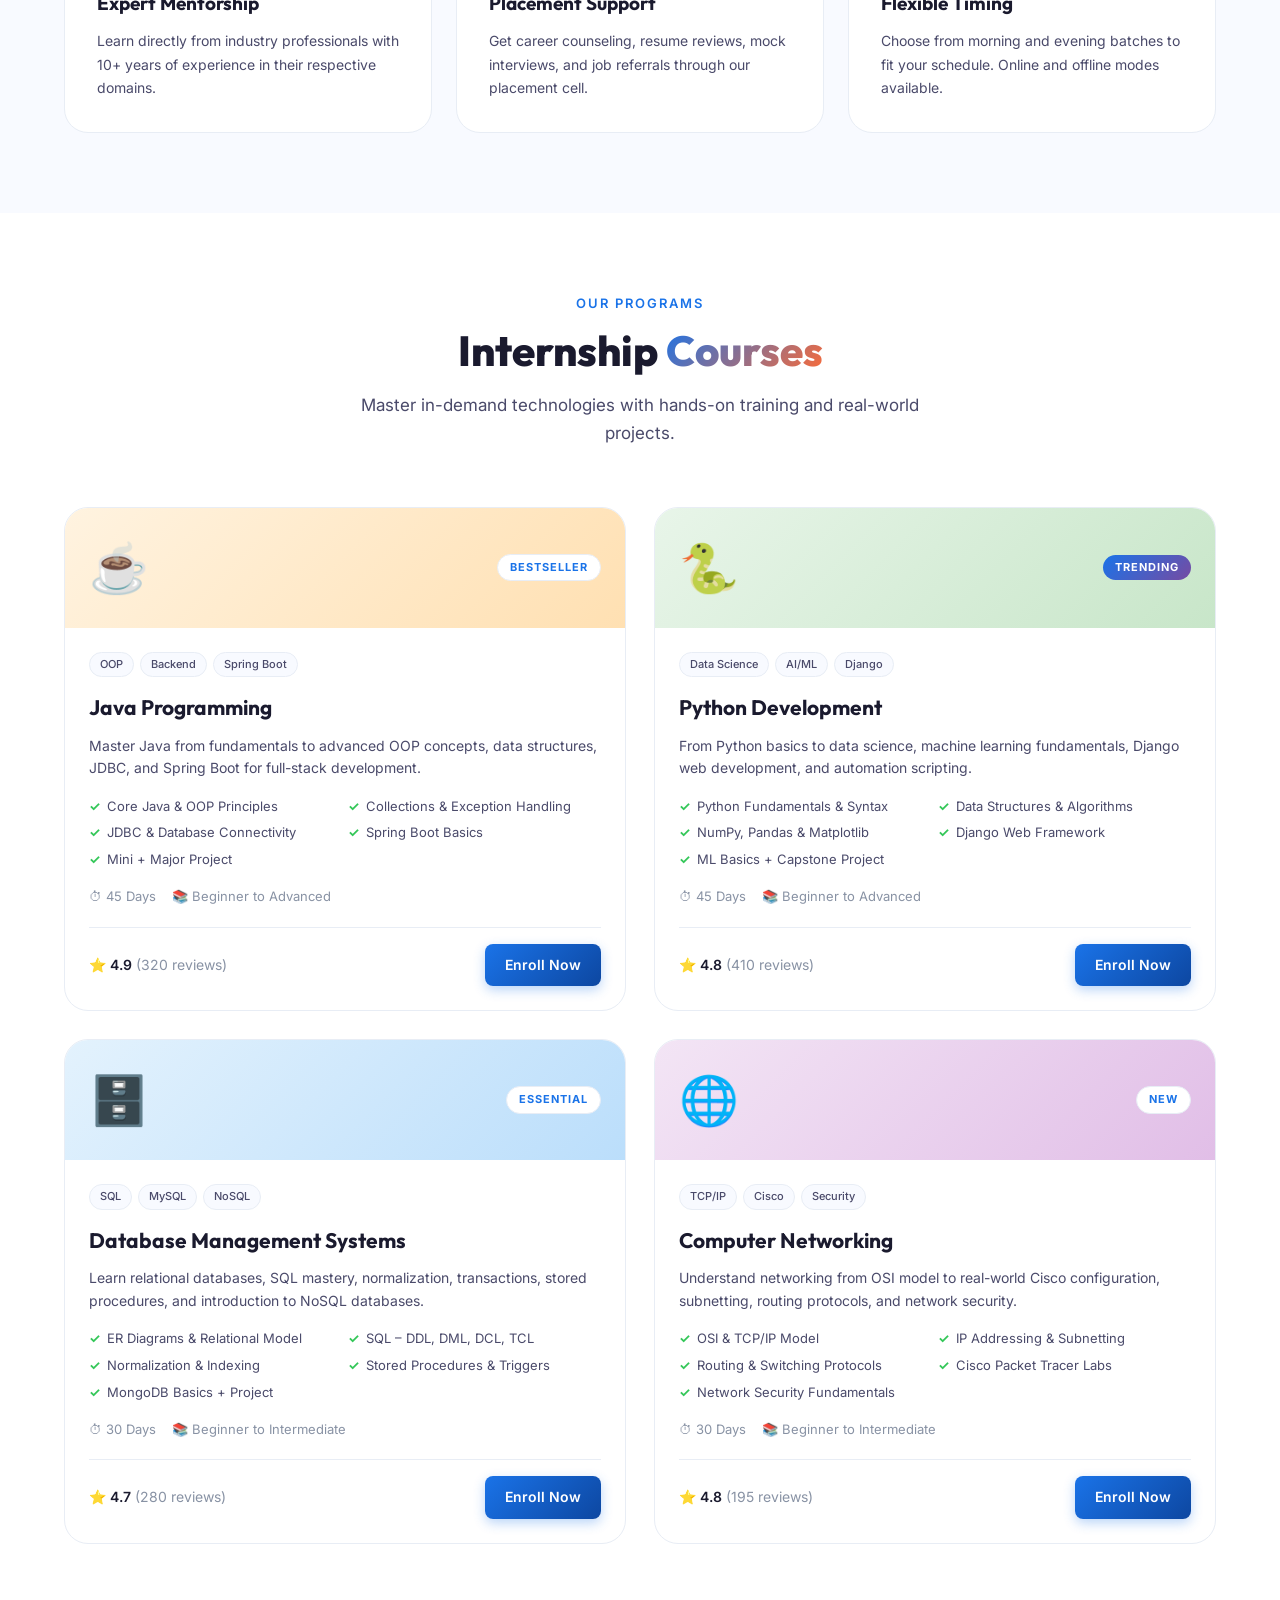
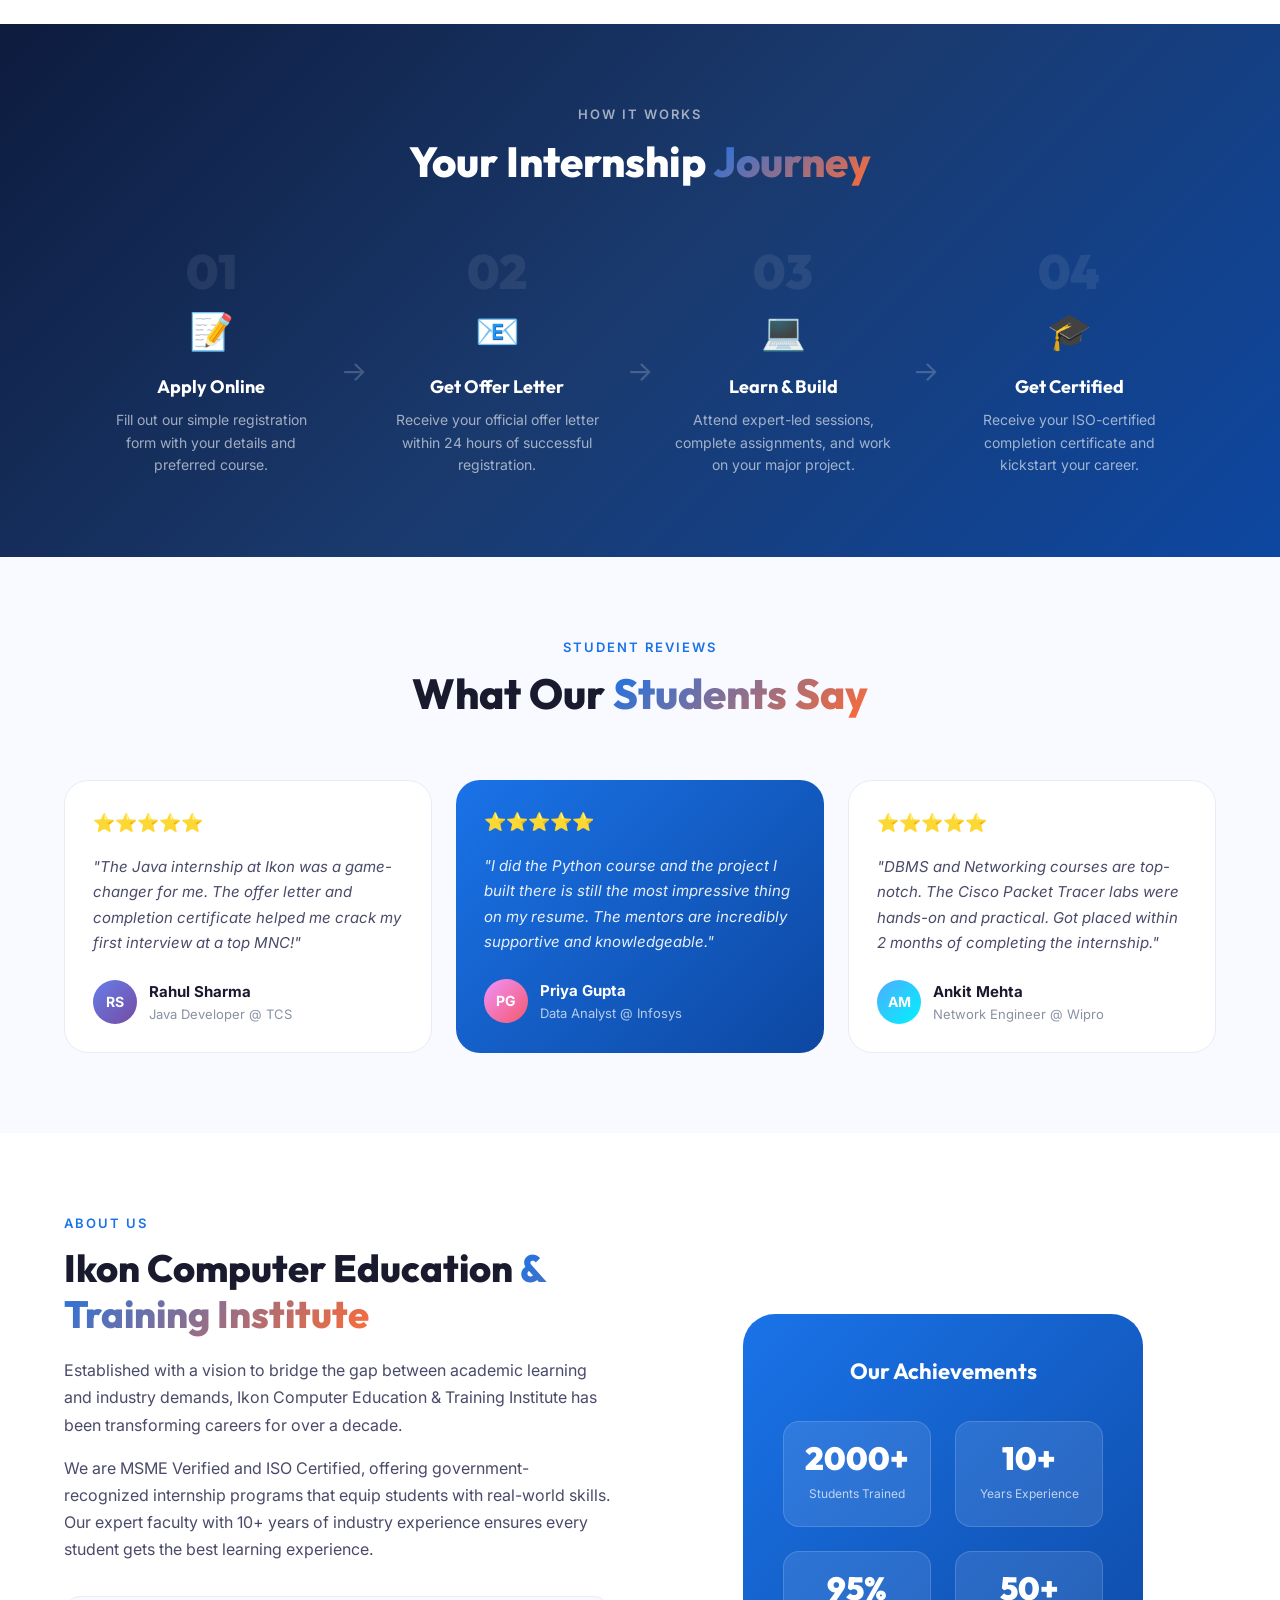
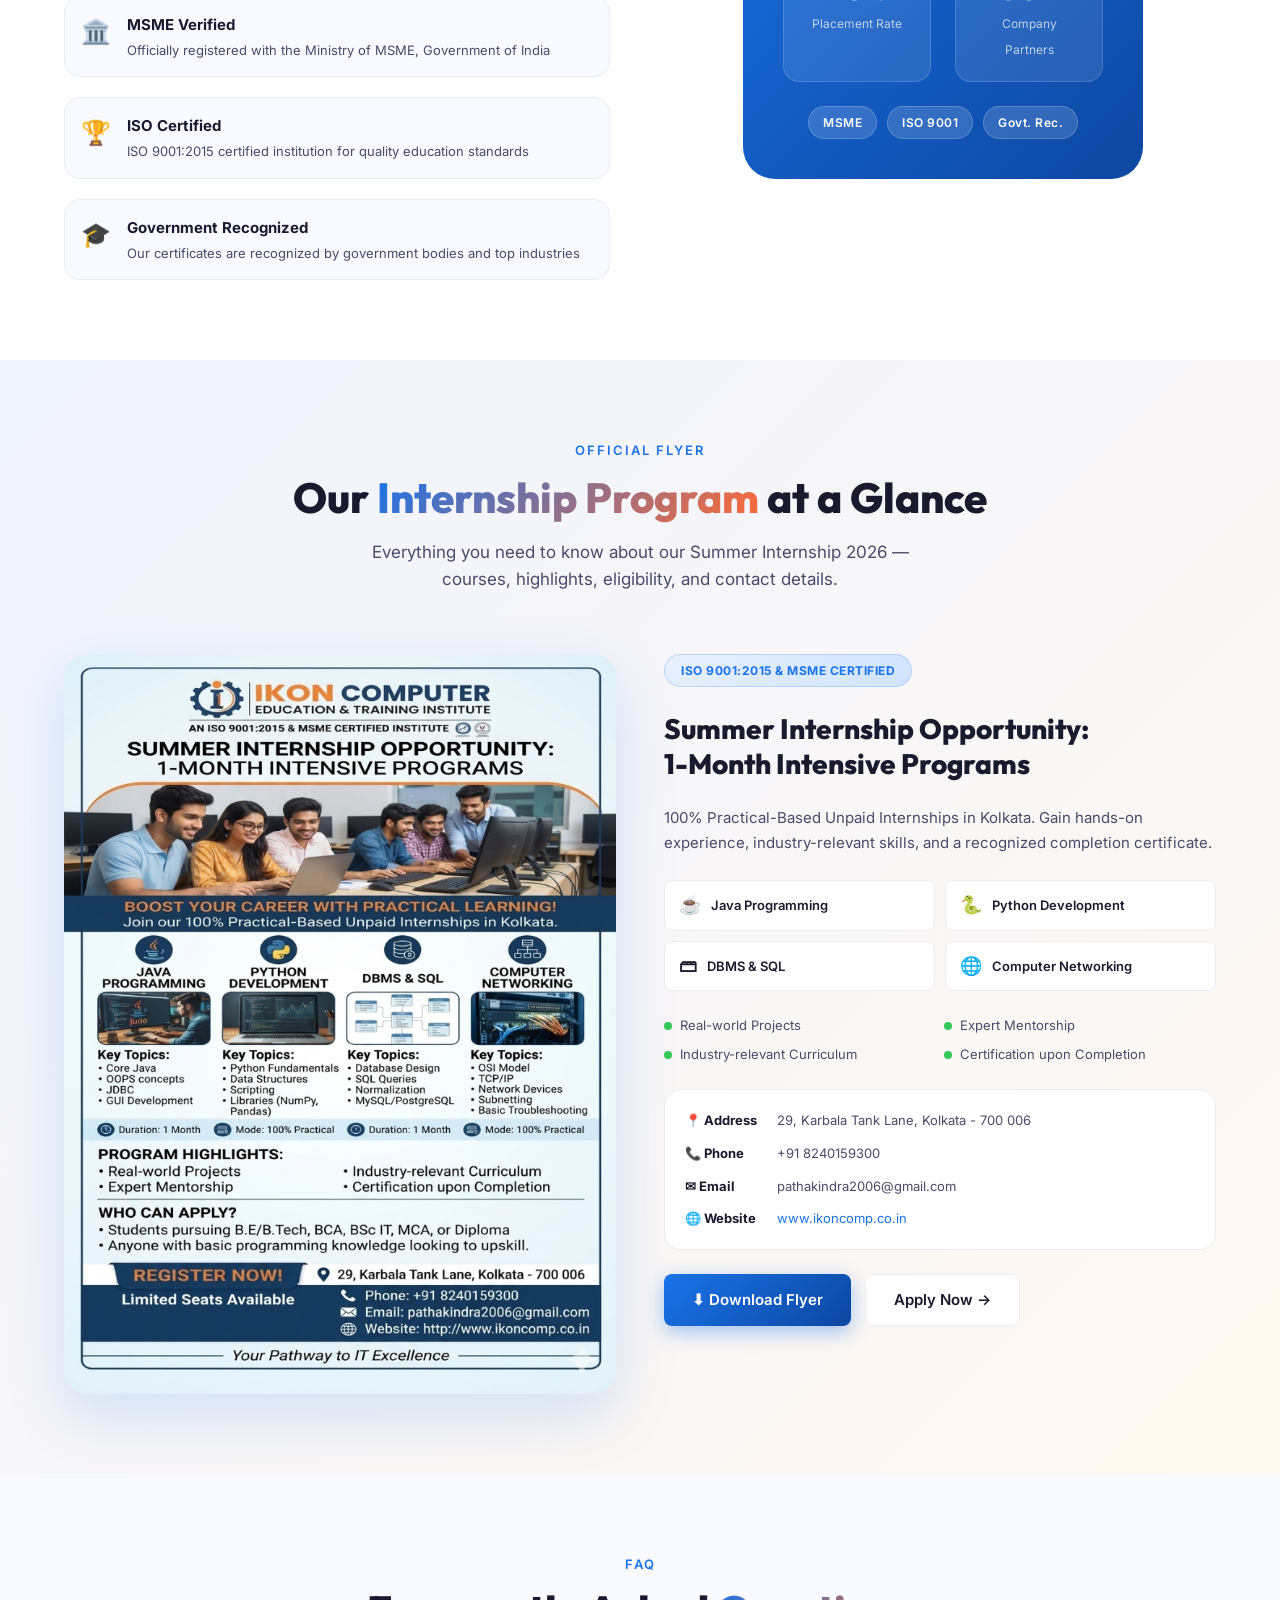
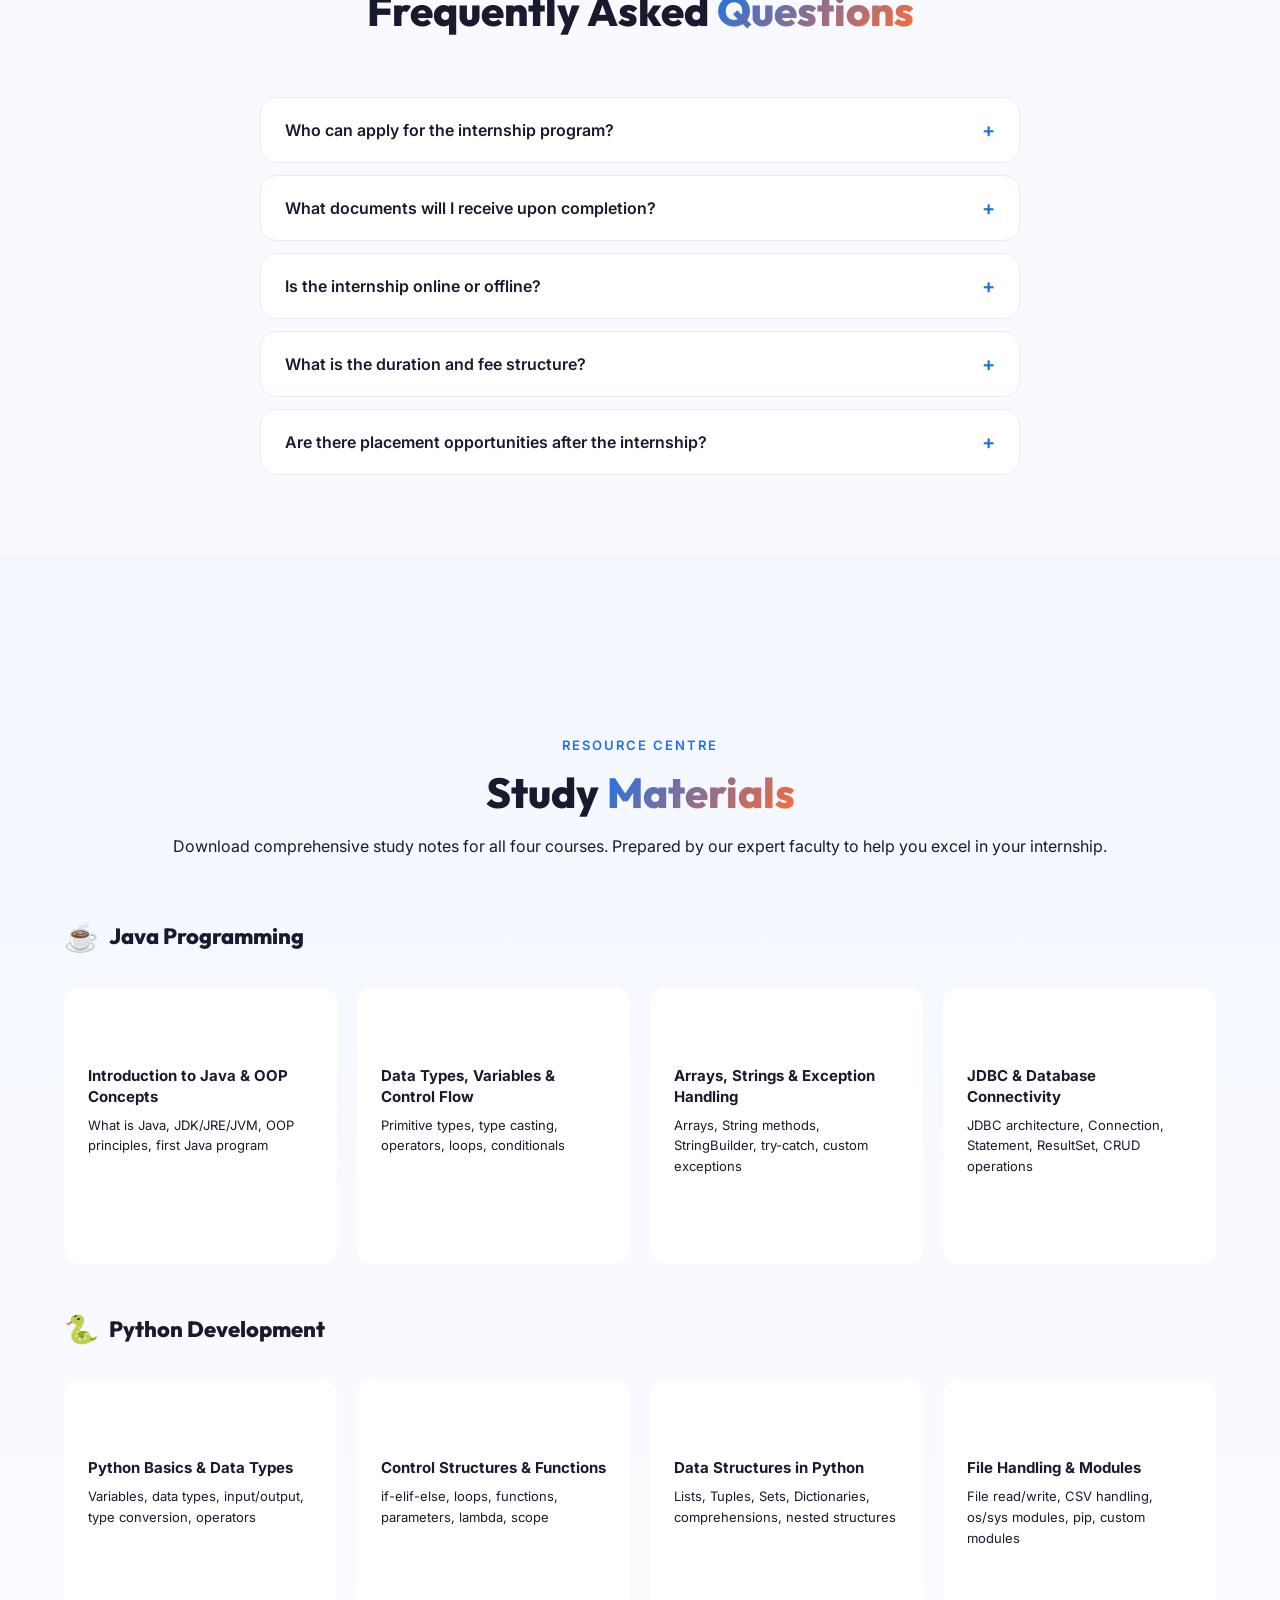
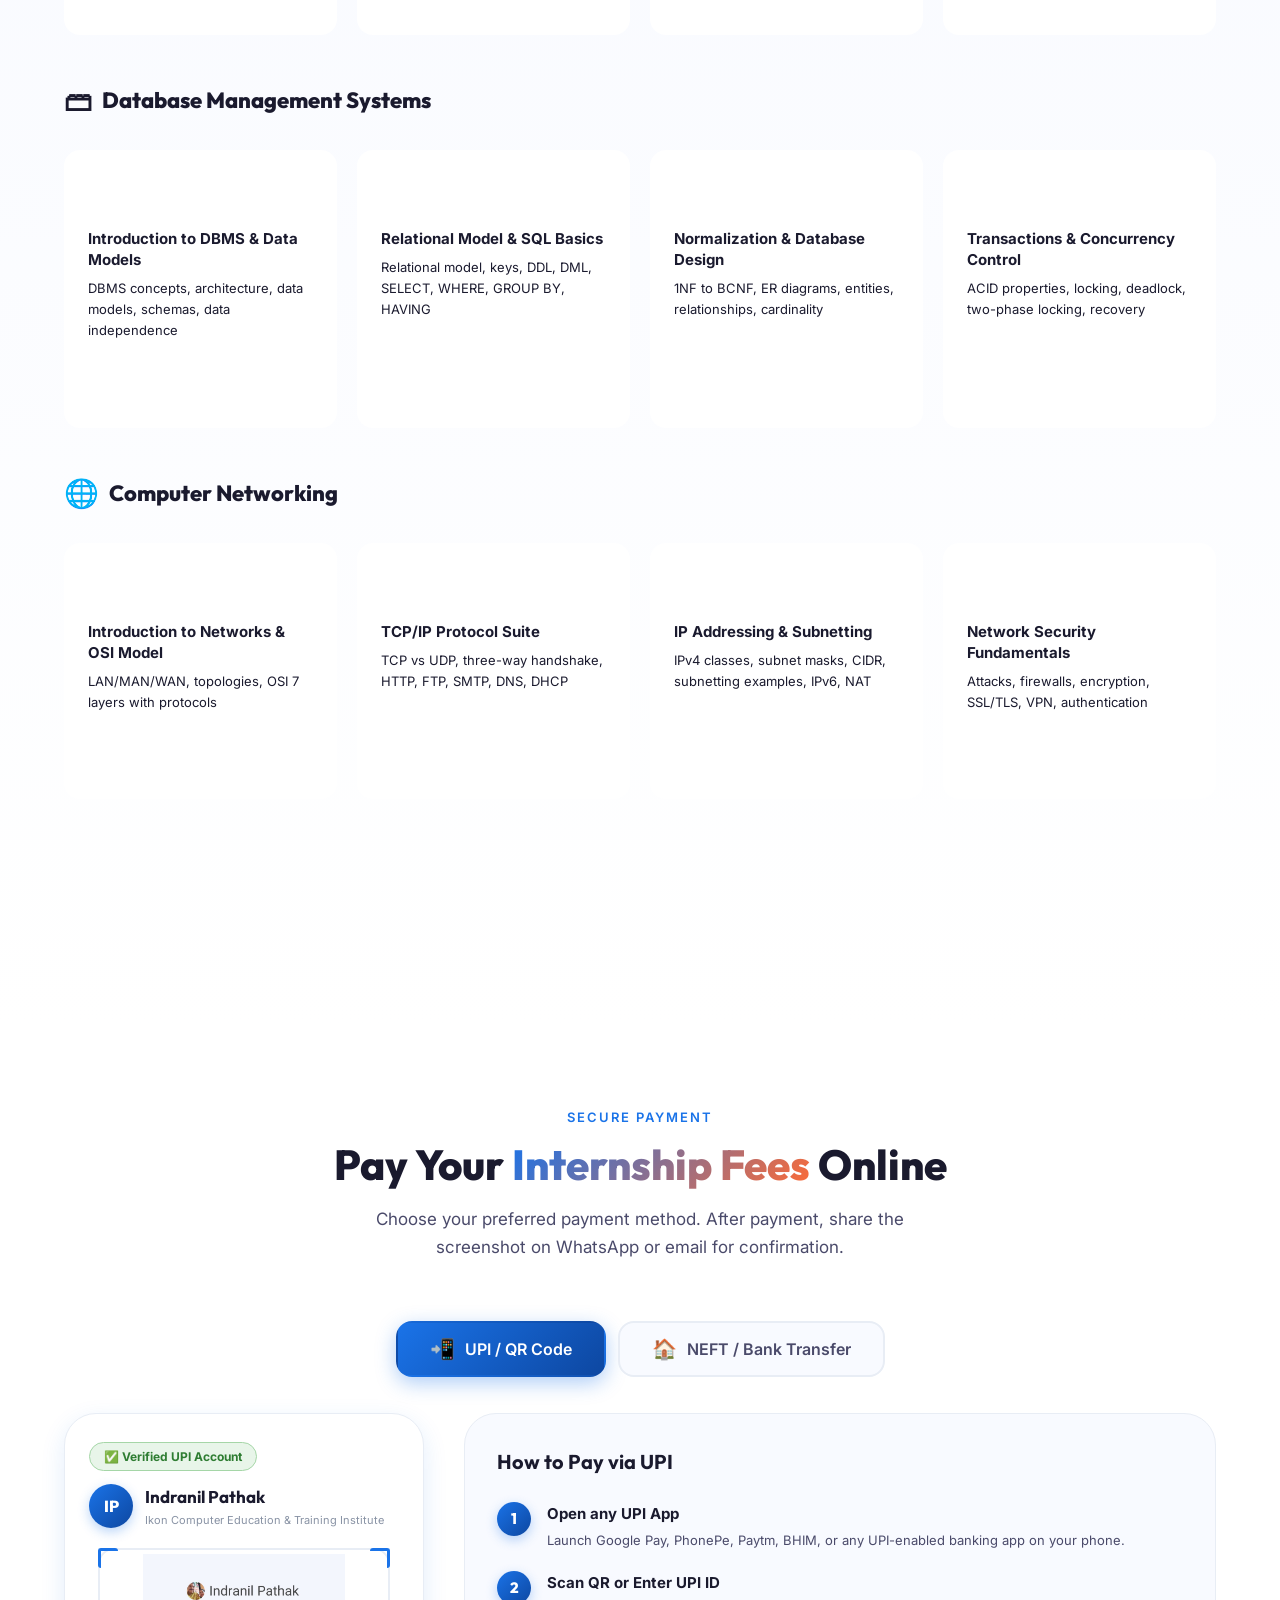
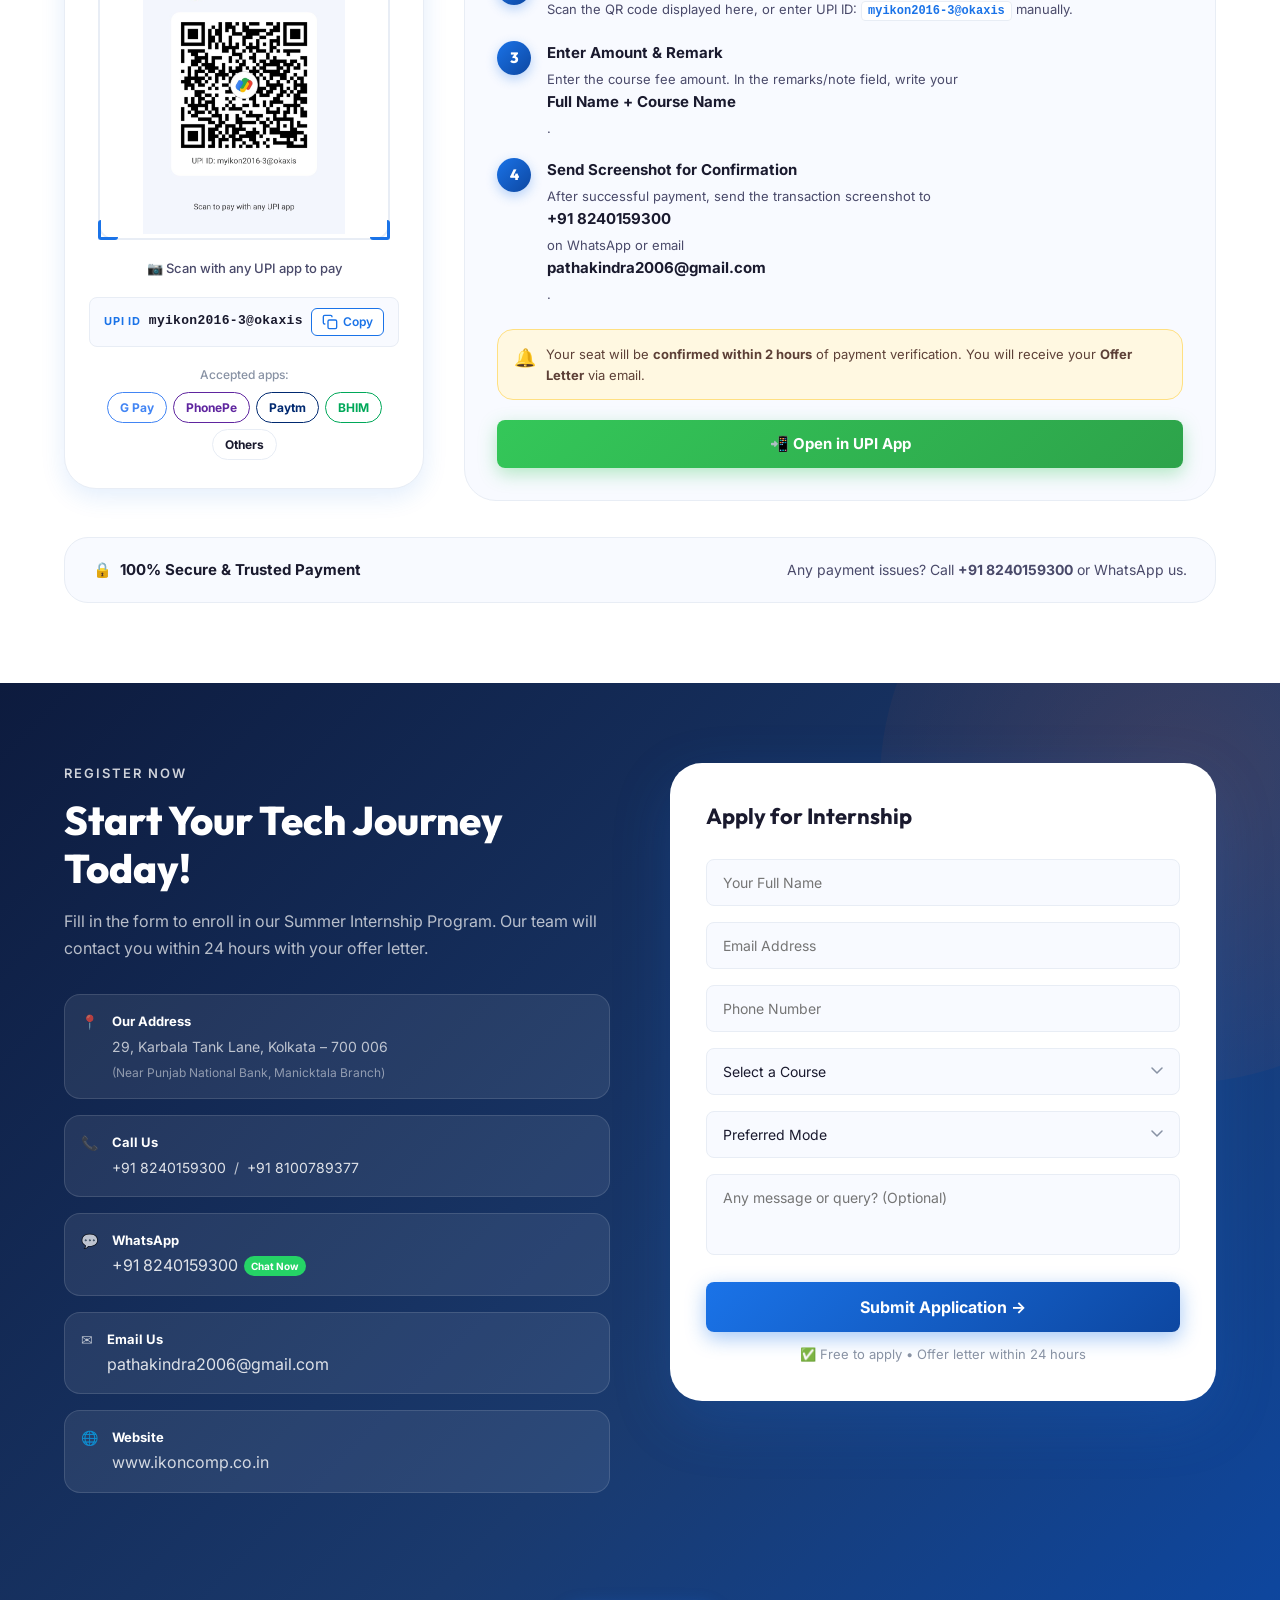
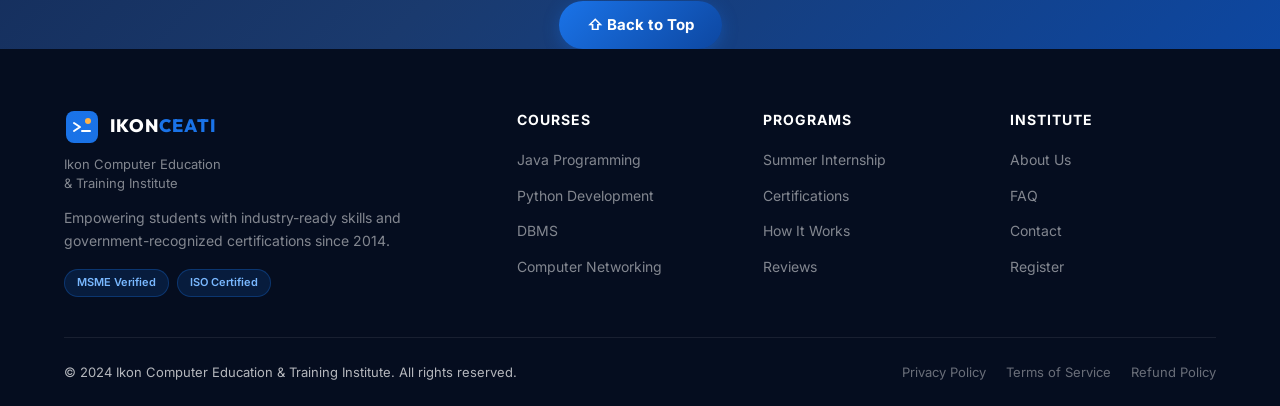
==== commit 815df10e: "Add files via upload" ====
--- a/index.html
+++ b/index.html
@@ -64,7 +64,7 @@
       </nav>
 
       <div class="nav-actions">
-        <a href="/login.html" class="btn-login" id="btn-login">Login</a>
+        <a href="login.html" class="btn-login" id="btn-login">Login</a>
         <a href="#payment" class="btn-register" id="btn-register" style="background:linear-gradient(135deg,#34C759,#2da34a);box-shadow:0 4px 14px rgba(52,199,89,.4)">Pay Now</a>
         <button class="nav-cart" id="nav-cart" aria-label="Cart">
           <svg width="20" height="20" viewBox="0 0 24 24" fill="none" stroke="currentColor" stroke-width="2">
@@ -113,7 +113,7 @@
         </div>
         <div class="hero-actions">
           <a href="#register" class="btn-primary" id="btn-apply">Apply Now →</a>
-          <a href="/brochure.pdf" target="_blank" class="btn-outline" id="btn-brochure">Download Brochure</a>
+          <a href="brochure.pdf" target="_blank" class="btn-outline" id="btn-brochure">Download Brochure</a>
         </div>
         <div class="hero-stats">
           <div class="stat">
@@ -537,14 +537,14 @@
         <!-- Image side -->
         <div class="brochure-img-wrap">
           <img
-            src="/brochure.jpg"
+            src="brochure.jpg"
             alt="Ikon Computer Education & Training Institute — Summer Internship Program Brochure"
             class="brochure-img"
             id="brochure-img"
-            onclick="window.open('/brochure.pdf', '_blank')"
+            onclick="window.open('brochure.pdf', '_blank')"
             loading="lazy"
           />
-          <div class="brochure-overlay" onclick="window.open('/brochure.pdf', '_blank')">
+          <div class="brochure-overlay" onclick="window.open('brochure.pdf', '_blank')">
             <span class="zoom-icon">&#128269; Click to view PDF</span>
           </div>
         </div>
@@ -576,7 +576,7 @@
           </div>
 
           <div class="binfo-actions">
-            <a href="/brochure.pdf" target="_blank" class="btn-primary" id="dl-brochure-btn">&#11015; Download Flyer</a>
+            <a href="brochure.pdf" target="_blank" class="btn-primary" id="dl-brochure-btn">&#11015; Download Flyer</a>
             <a href="#register" class="btn-outline">Apply Now &#8594;</a>
           </div>
         </div>
@@ -659,25 +659,25 @@
             <div class="sm-card-num">01</div>
             <h4 class="sm-card-title">Introduction to Java &amp; OOP Concepts</h4>
             <p class="sm-card-desc">What is Java, JDK/JRE/JVM, OOP principles, first Java program</p>
-            <a href="/study_materials/java/java_01_introduction_oop.pdf" target="_blank" class="sm-card-btn">Download</a>
+            <a href="study_materials/java/java_01_introduction_oop.pdf" target="_blank" class="sm-card-btn">Download</a>
           </div>
           <div class="sm-card">
             <div class="sm-card-num">02</div>
             <h4 class="sm-card-title">Data Types, Variables &amp; Control Flow</h4>
             <p class="sm-card-desc">Primitive types, type casting, operators, loops, conditionals</p>
-            <a href="/study_materials/java/java_02_data_types_control.pdf" target="_blank" class="sm-card-btn">Download</a>
+            <a href="study_materials/java/java_02_data_types_control.pdf" target="_blank" class="sm-card-btn">Download</a>
           </div>
           <div class="sm-card">
             <div class="sm-card-num">03</div>
             <h4 class="sm-card-title">Arrays, Strings &amp; Exception Handling</h4>
             <p class="sm-card-desc">Arrays, String methods, StringBuilder, try-catch, custom exceptions</p>
-            <a href="/study_materials/java/java_03_arrays_strings.pdf" target="_blank" class="sm-card-btn">Download</a>
+            <a href="study_materials/java/java_03_arrays_strings.pdf" target="_blank" class="sm-card-btn">Download</a>
           </div>
           <div class="sm-card">
             <div class="sm-card-num">04</div>
             <h4 class="sm-card-title">JDBC &amp; Database Connectivity</h4>
             <p class="sm-card-desc">JDBC architecture, Connection, Statement, ResultSet, CRUD operations</p>
-            <a href="/study_materials/java/java_04_jdbc.pdf" target="_blank" class="sm-card-btn">Download</a>
+            <a href="study_materials/java/java_04_jdbc.pdf" target="_blank" class="sm-card-btn">Download</a>
           </div>
         </div>
       </div>
@@ -690,25 +690,25 @@
             <div class="sm-card-num">01</div>
             <h4 class="sm-card-title">Python Basics &amp; Data Types</h4>
             <p class="sm-card-desc">Variables, data types, input/output, type conversion, operators</p>
-            <a href="/study_materials/python/python_01_basics.pdf" target="_blank" class="sm-card-btn">Download</a>
+            <a href="study_materials/python/python_01_basics.pdf" target="_blank" class="sm-card-btn">Download</a>
           </div>
           <div class="sm-card">
             <div class="sm-card-num">02</div>
             <h4 class="sm-card-title">Control Structures &amp; Functions</h4>
             <p class="sm-card-desc">if-elif-else, loops, functions, parameters, lambda, scope</p>
-            <a href="/study_materials/python/python_02_control_functions.pdf" target="_blank" class="sm-card-btn">Download</a>
+            <a href="study_materials/python/python_02_control_functions.pdf" target="_blank" class="sm-card-btn">Download</a>
           </div>
           <div class="sm-card">
             <div class="sm-card-num">03</div>
             <h4 class="sm-card-title">Data Structures in Python</h4>
             <p class="sm-card-desc">Lists, Tuples, Sets, Dictionaries, comprehensions, nested structures</p>
-            <a href="/study_materials/python/python_03_data_structures.pdf" target="_blank" class="sm-card-btn">Download</a>
+            <a href="study_materials/python/python_03_data_structures.pdf" target="_blank" class="sm-card-btn">Download</a>
           </div>
           <div class="sm-card">
             <div class="sm-card-num">04</div>
             <h4 class="sm-card-title">File Handling &amp; Modules</h4>
             <p class="sm-card-desc">File read/write, CSV handling, os/sys modules, pip, custom modules</p>
-            <a href="/study_materials/python/python_04_file_handling.pdf" target="_blank" class="sm-card-btn">Download</a>
+            <a href="study_materials/python/python_04_file_handling.pdf" target="_blank" class="sm-card-btn">Download</a>
           </div>
         </div>
       </div>
@@ -721,25 +721,25 @@
             <div class="sm-card-num">01</div>
             <h4 class="sm-card-title">Introduction to DBMS &amp; Data Models</h4>
             <p class="sm-card-desc">DBMS concepts, architecture, data models, schemas, data independence</p>
-            <a href="/study_materials/dbms/dbms_01_introduction.pdf" target="_blank" class="sm-card-btn">Download</a>
+            <a href="study_materials/dbms/dbms_01_introduction.pdf" target="_blank" class="sm-card-btn">Download</a>
           </div>
           <div class="sm-card">
             <div class="sm-card-num">02</div>
             <h4 class="sm-card-title">Relational Model &amp; SQL Basics</h4>
             <p class="sm-card-desc">Relational model, keys, DDL, DML, SELECT, WHERE, GROUP BY, HAVING</p>
-            <a href="/study_materials/dbms/dbms_02_relational_sql.pdf" target="_blank" class="sm-card-btn">Download</a>
+            <a href="study_materials/dbms/dbms_02_relational_sql.pdf" target="_blank" class="sm-card-btn">Download</a>
           </div>
           <div class="sm-card">
             <div class="sm-card-num">03</div>
             <h4 class="sm-card-title">Normalization &amp; Database Design</h4>
             <p class="sm-card-desc">1NF to BCNF, ER diagrams, entities, relationships, cardinality</p>
-            <a href="/study_materials/dbms/dbms_03_normalization.pdf" target="_blank" class="sm-card-btn">Download</a>
+            <a href="study_materials/dbms/dbms_03_normalization.pdf" target="_blank" class="sm-card-btn">Download</a>
           </div>
           <div class="sm-card">
             <div class="sm-card-num">04</div>
             <h4 class="sm-card-title">Transactions &amp; Concurrency Control</h4>
             <p class="sm-card-desc">ACID properties, locking, deadlock, two-phase locking, recovery</p>
-            <a href="/study_materials/dbms/dbms_04_transactions.pdf" target="_blank" class="sm-card-btn">Download</a>
+            <a href="study_materials/dbms/dbms_04_transactions.pdf" target="_blank" class="sm-card-btn">Download</a>
           </div>
         </div>
       </div>
@@ -752,25 +752,25 @@
             <div class="sm-card-num">01</div>
             <h4 class="sm-card-title">Introduction to Networks &amp; OSI Model</h4>
             <p class="sm-card-desc">LAN/MAN/WAN, topologies, OSI 7 layers with protocols</p>
-            <a href="/study_materials/networking/networking_01_osi_model.pdf" target="_blank" class="sm-card-btn">Download</a>
+            <a href="study_materials/networking/networking_01_osi_model.pdf" target="_blank" class="sm-card-btn">Download</a>
           </div>
           <div class="sm-card">
             <div class="sm-card-num">02</div>
             <h4 class="sm-card-title">TCP/IP Protocol Suite</h4>
             <p class="sm-card-desc">TCP vs UDP, three-way handshake, HTTP, FTP, SMTP, DNS, DHCP</p>
-            <a href="/study_materials/networking/networking_02_tcp_ip.pdf" target="_blank" class="sm-card-btn">Download</a>
+            <a href="study_materials/networking/networking_02_tcp_ip.pdf" target="_blank" class="sm-card-btn">Download</a>
           </div>
           <div class="sm-card">
             <div class="sm-card-num">03</div>
             <h4 class="sm-card-title">IP Addressing &amp; Subnetting</h4>
             <p class="sm-card-desc">IPv4 classes, subnet masks, CIDR, subnetting examples, IPv6, NAT</p>
-            <a href="/study_materials/networking/networking_03_ip_addressing.pdf" target="_blank" class="sm-card-btn">Download</a>
+            <a href="study_materials/networking/networking_03_ip_addressing.pdf" target="_blank" class="sm-card-btn">Download</a>
           </div>
           <div class="sm-card">
             <div class="sm-card-num">04</div>
             <h4 class="sm-card-title">Network Security Fundamentals</h4>
             <p class="sm-card-desc">Attacks, firewalls, encryption, SSL/TLS, VPN, authentication</p>
-            <a href="/study_materials/networking/networking_04_security.pdf" target="_blank" class="sm-card-btn">Download</a>
+            <a href="study_materials/networking/networking_04_security.pdf" target="_blank" class="sm-card-btn">Download</a>
           </div>
         </div>
       </div>
@@ -816,7 +816,7 @@
 
             <div class="qr-img-wrap">
               <img
-                src="/upi-qr.jpg"
+                src="upi-qr.jpg"
                 alt="UPI QR Code - Scan to pay Indranil Pathak - myikon2016-3@okaxis"
                 class="qr-img"
                 id="qr-img"
@@ -1203,6 +1203,16 @@
     </div>
   </div>
 
+  <!-- ===== BACKGROUND MUSIC ===== -->
+  <audio id="bg-music" loop>
+    <source src="vande_mataram.ogg" type="audio/ogg">
+  </audio>
+  <button id="music-toggle" class="music-toggle" aria-label="Toggle Background Music">
+    <svg width="24" height="24" viewBox="0 0 24 24" fill="white">
+      <path d="M12 3v10.55c-.59-.34-1.27-.55-2-.55-2.21 0-4 1.79-4 4s1.79 4 4 4 4-1.79 4-4V7h4V3h-6z"/>
+    </svg>
+  </button>
+
   <!-- ===== FLOATING WHATSAPP ===== -->
   <a href="https://wa.me/919876543210" class="whatsapp-float" id="whatsapp-btn" target="_blank" aria-label="Chat on WhatsApp">
     <svg width="28" height="28" viewBox="0 0 24 24" fill="white">
--- a/style.css
+++ b/style.css
@@ -3015,3 +3015,35 @@
   }
 }
 
+/* ===== MUSIC TOGGLE ===== */
+.music-toggle {
+  position: fixed;
+  bottom: 24px;
+  left: 24px;
+  width: 50px;
+  height: 50px;
+  border-radius: 50%;
+  background: var(--blue);
+  border: none;
+  box-shadow: 0 4px 12px rgba(26,115,232,0.4);
+  cursor: pointer;
+  display: flex;
+  align-items: center;
+  justify-content: center;
+  z-index: 9998;
+  transition: all 0.3s;
+}
+.music-toggle:hover {
+  transform: scale(1.1);
+  background: var(--blue-dark);
+}
+.music-toggle.playing {
+  background: #FF6B35;
+  animation: pulseMusic 2s infinite;
+}
+@keyframes pulseMusic {
+  0% { box-shadow: 0 0 0 0 rgba(255, 107, 53, 0.4); }
+  70% { box-shadow: 0 0 0 10px rgba(255, 107, 53, 0); }
+  100% { box-shadow: 0 0 0 0 rgba(255, 107, 53, 0); }
+}
+
